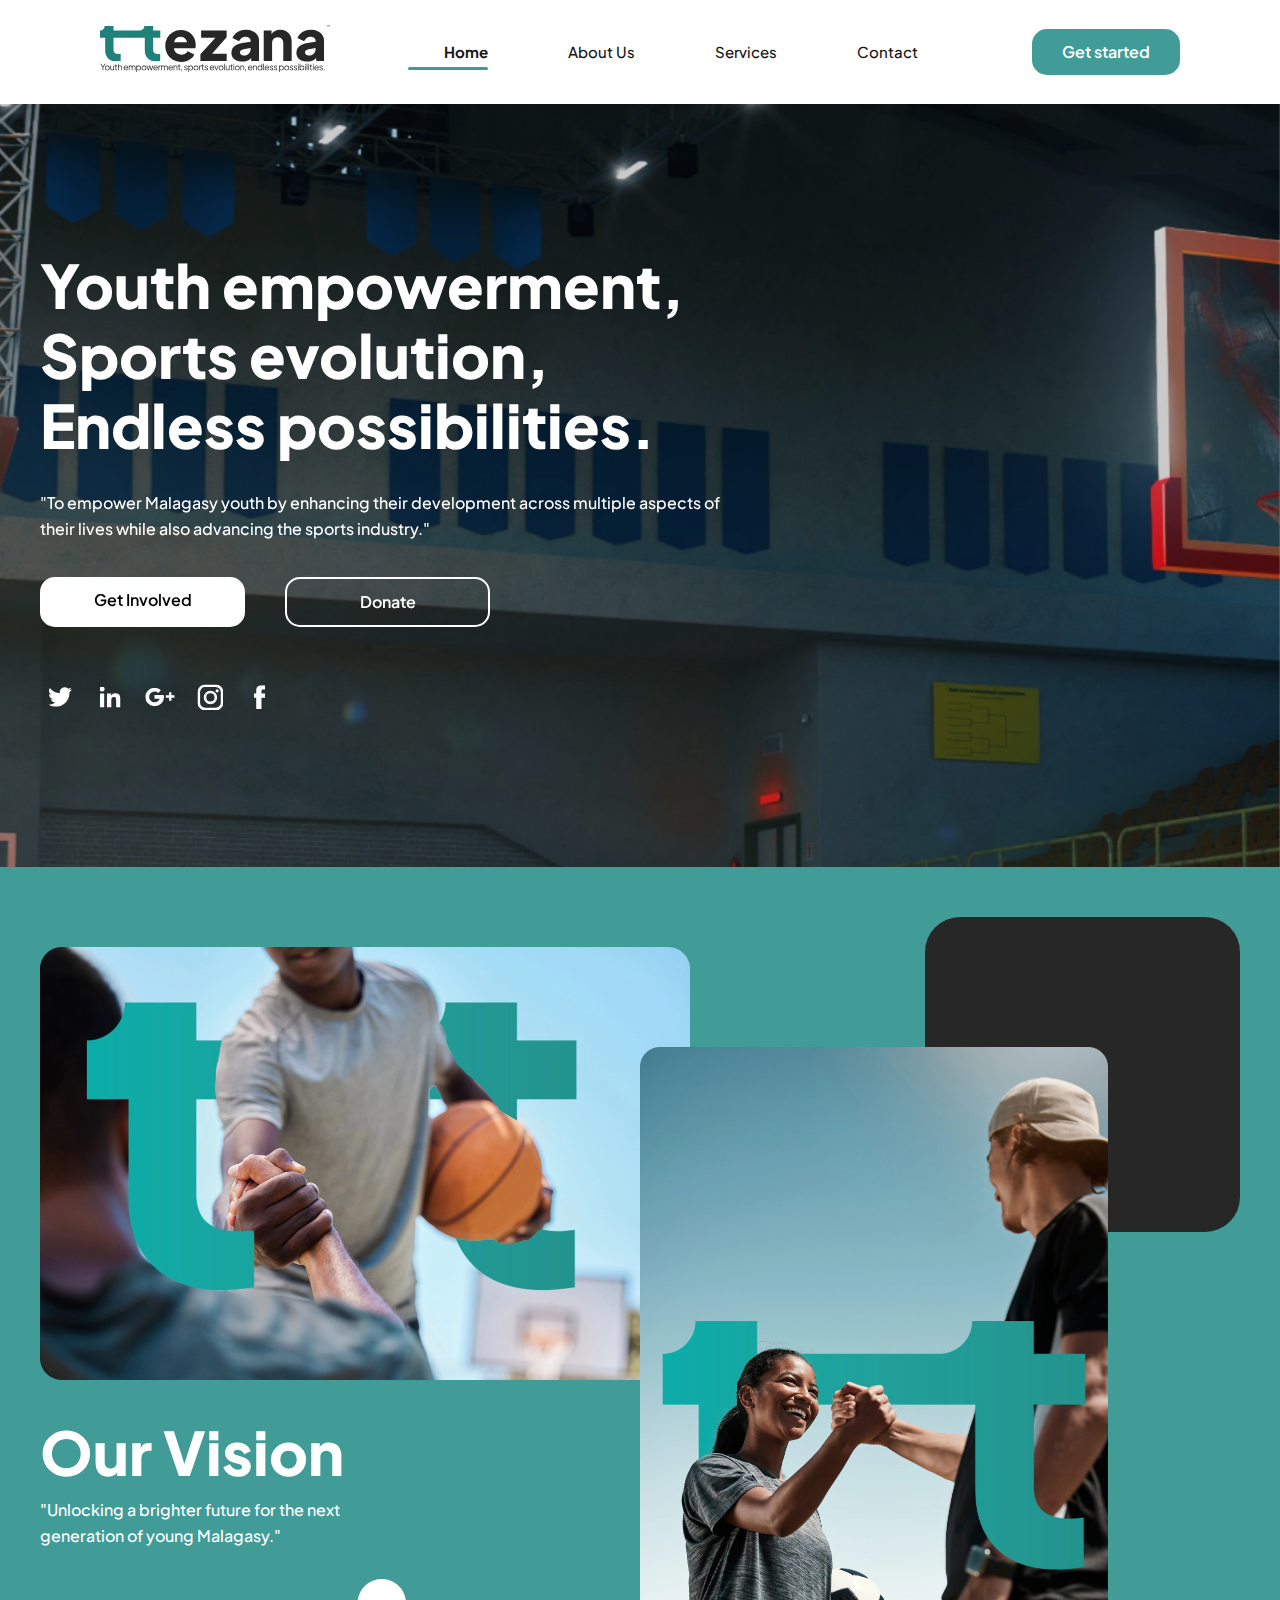
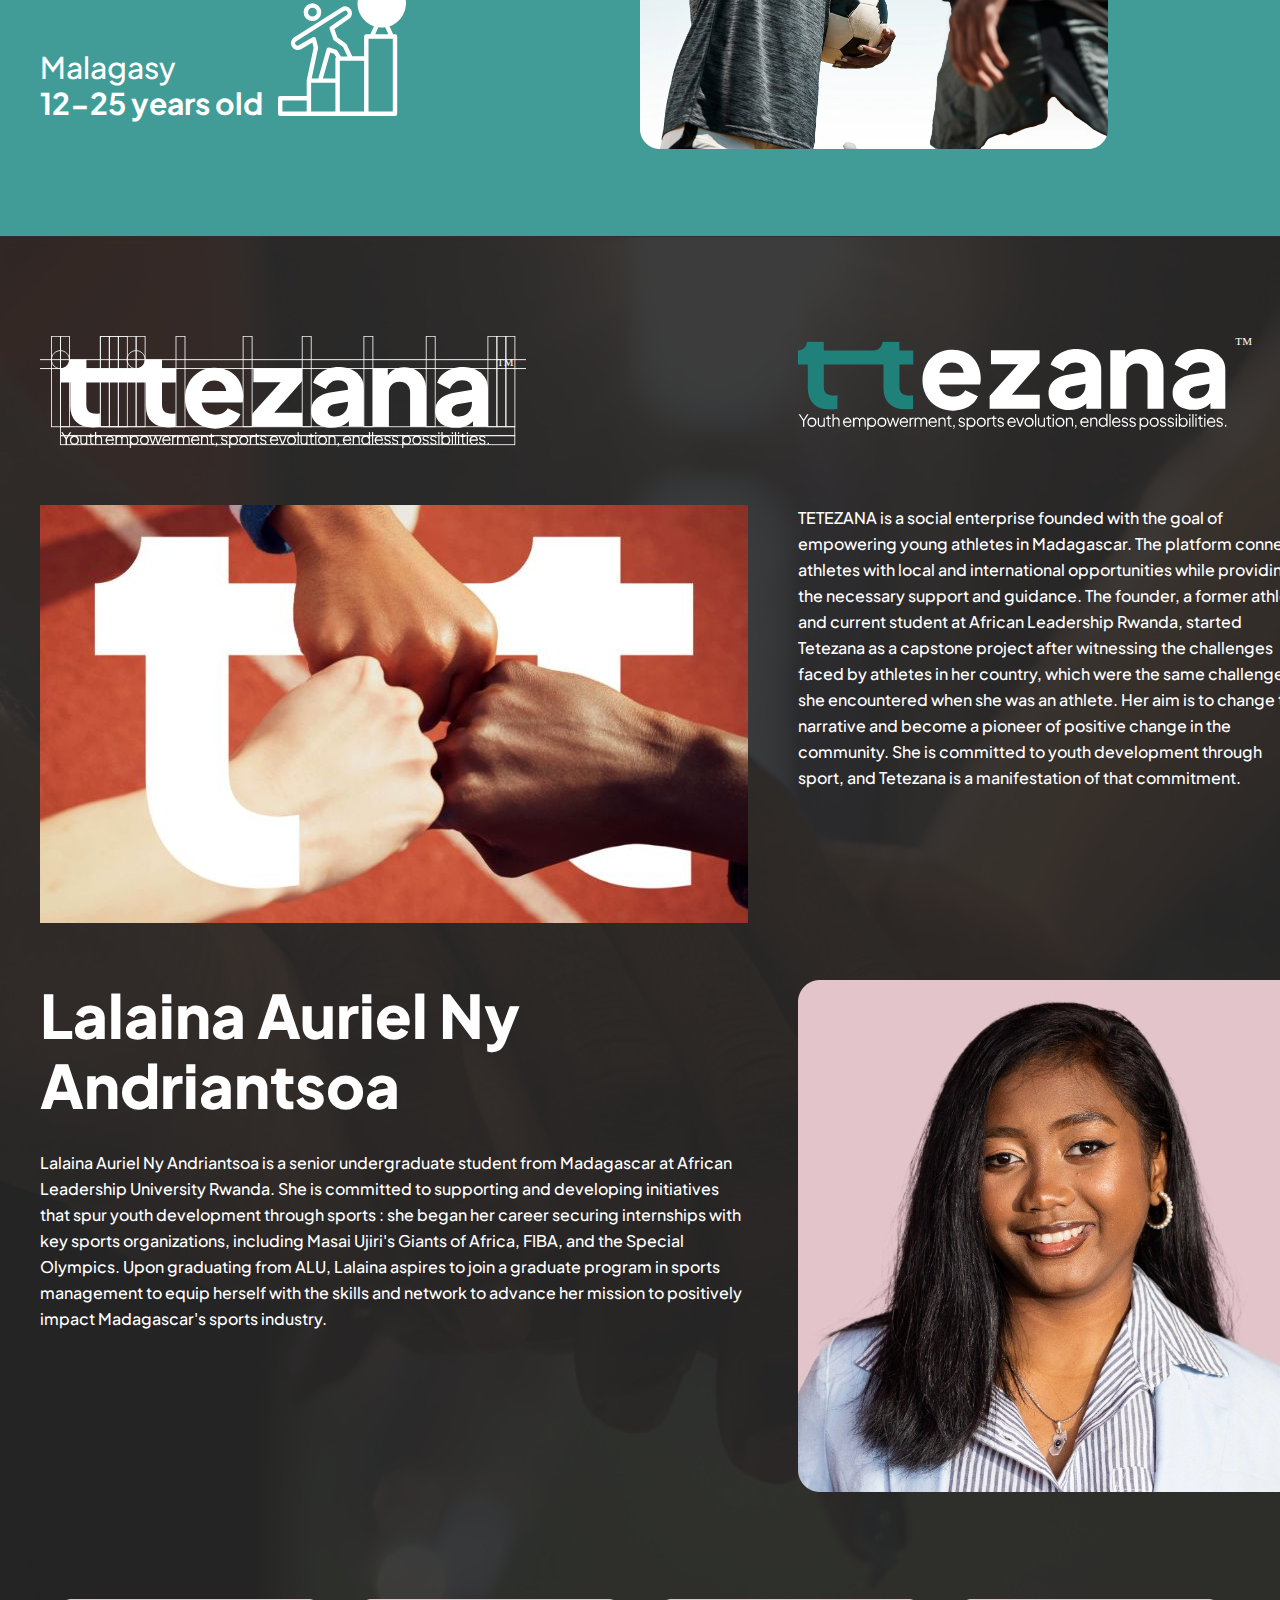
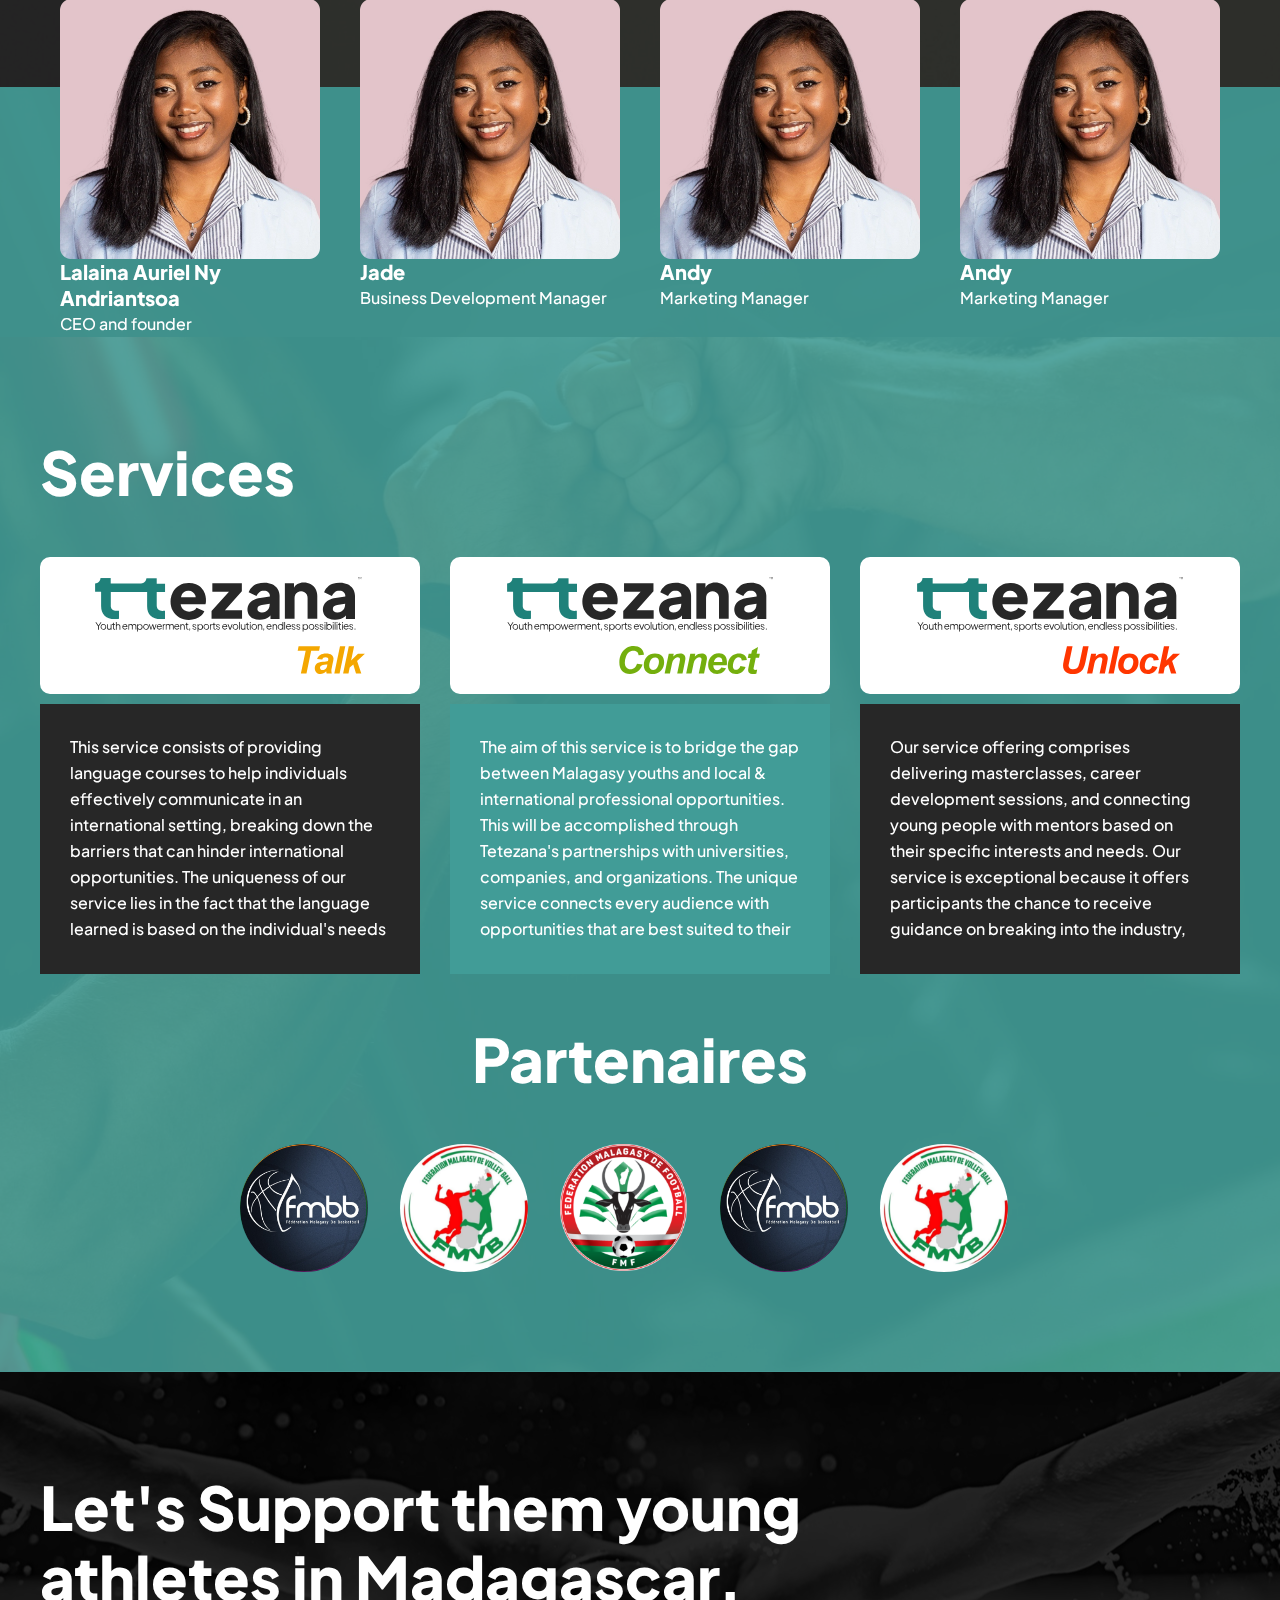
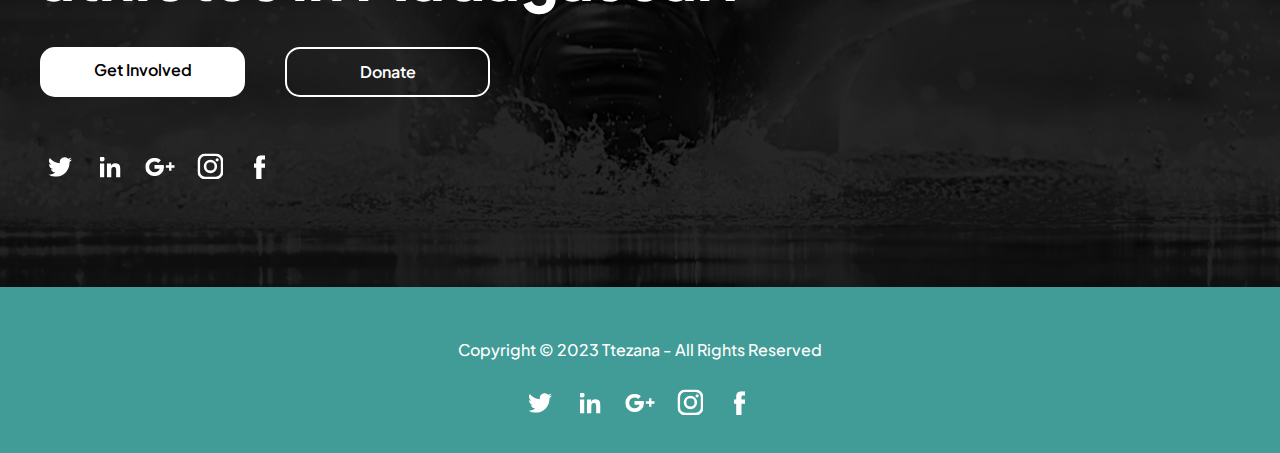
==== index.html @ 36f7baab "testa farany" ====
<!DOCTYPE html>
<html lang="fr">

<head>
  <meta charset="utf-8" />
  <meta name="viewport" content="width=device-width, initial-scale=1" />
  <link rel="stylesheet" href="style.min.css" />
  <title>Tetezana</title>
  <link rel="icon" type="image/png" href="assets/img/favicon.png" />
</head>

<body>
  <div id="wrapper">
    <header class="header">
      <div class="logo">
        <a href="index.html"><img src="assets/img/logo.svg" alt="logo" /></a>
      </div>
      <nav class="navbar">
        <ul class="navbar-ul">
          <li class="active"><a href="index.html">Home</a></li>
          <li><a href="a-propos.html">About Us</a></li>
          <li><a href="services.html">Services</a></li>
          <li><a href="contact.html">Contact</a></li>
        </ul>
      </nav>
      <a href="" class="btn btn-header"> Get started </a>
    </header>

    <main>
      <div class="banner">
        <div class="wrapper">
          <div class="banner-texte">
            <h1>
              Youth empowerment, Sports evolution, Endless possibilities.
            </h1>
            <p class="chapo">
              "To empower Malagasy youth by enhancing their development across
              multiple aspects of their lives while also advancing the sports
              industry."
            </p>
            <div class="btn-group">
              <a href="" class="btn btn-white">Get Involved</a>
              <a href="" class="btn btn-border">Donate</a>
            </div>
            <div class="reseaux">
              <a href=""><img src="/assets/img/twitter.svg" alt="" /></a>
              <a href=""><img src="/assets/img/linkedin.svg" alt="" /></a>
              <a href=""><img src="/assets/img/google.svg" alt="" /></a>
              <a href=""><img src="/assets/img/instagram.svg" alt="" /></a>
              <a href=""><img src="/assets/img/facebook.svg" alt="" /></a>
            </div>
          </div>
        </div>
        <div class="banner-image">
            <img src="./assets/img/banner.png" alt="">
            <img src="./assets/img/stade-barea.jpg" alt="">
            <img src="./assets/img/banner.png" alt="">
        </div>
      </div>
      <div class="bg-blue">
        <div class="wrapper">
          <div class="vision">
            <div class="bloc-1">
              <img src="./assets/img/home-1.png" alt="" />
              <div class="texte">
                <div class="titre-main">Our Vision</div>
                <p>
                  "Unlocking a brighter future for the next generation of
                  young Malagasy."
                </p>
                <div class="picto">
                  <span>
                    Malagasy
                    <strong> 12-25 years old </strong>
                  </span>
                  <img src="./assets/img/pictogram.svg" alt="" />
                </div>
              </div>
            </div>
            <div class="bloc-2">
              <img src="./assets/img/home-2.png" alt="" />
              <div class="box"></div>
            </div>
          </div>
        </div>
      </div>
      <div class="bg-image-1">
        <div class="wrapper">
          <div class="about">
            <div class="logo-detail">
              <img src="./assets/img/logo-3.svg" alt="" />
            </div>
            <div class="logo-white">
              <img src="./assets/img/logo-2.svg" alt="" />
            </div>
            <div class="img-about">
              <img src="./assets/img/about-1.jpg" alt="" />
            </div>
            <div class="logo-detail-text">
              TETEZANA is a social enterprise founded with the goal of
              empowering young athletes in Madagascar. The platform connects
              athletes with local and international opportunities while
              providing the necessary support and guidance. The founder, a
              former athlete and current student at African Leadership Rwanda,
              started Tetezana as a capstone project after witnessing the
              challenges faced by athletes in her country, which were the same
              challenges she encountered when she was an athlete. Her aim is
              to change the narrative and become a pioneer of positive change
              in the community. She is committed to youth development through
              sport, and Tetezana is a manifestation of that commitment.
            </div>
            <div class="profil-detail">
              <div class="titre-main">Lalaina Auriel Ny Andriantsoa</div>
              <p>
                Lalaina Auriel Ny Andriantsoa is a senior undergraduate
                student from Madagascar at African Leadership University
                Rwanda. She is committed to supporting and developing
                initiatives that spur youth development through sports : she
                began her career securing internships with key sports
                organizations, including Masai Ujiri's Giants of Africa, FIBA,
                and the Special Olympics. Upon graduating from ALU, Lalaina
                aspires to join a graduate program in sports management to
                equip herself with the skills and network to advance her
                mission to positively impact Madagascar's sports industry.
              </p>
            </div>
            <div class="profil">
              <img src="./assets/img/profil.png" alt="" />
            </div>
          </div>
          <div class="team">
            <div class="item">
              <img src="./assets/img/profil.png" alt="" />
              <div class="nom">Lalaina Auriel Ny Andriantsoa</div>
              <div class="poste">
                CEO and founder
              </div>
            </div>
            <div class="item">
              <img src="./assets/img/profil.png" alt="" />

              <div class="nom">
                Jade
              </div>
              <div class="poste">
                Business Development Manager
              </div>
            </div>
            <div class="item">
              <img src="./assets/img/profil.png" alt="" />
              <div class="nom">
                Andy
              </div>
              <div class="poste">Marketing Manager</div>
            </div>
            <div class="item">
              <img src="./assets/img/profil.png" alt="" />
              <div class="nom">
                Andy
              </div>
              <div class="poste">Marketing Manager</div>
            </div>
            <div class="item">
              <img src="./assets/img/profil.png" alt="" />
              <div class="nom">Lalaina Auriel Ny Andriantsoa</div>
              <div class="poste">
                CEO and founder
              </div>
            </div>
            <div class="item">
              <img src="./assets/img/profil.png" alt="" />

              <div class="nom">
                Jade
              </div>
              <div class="poste">
                Business Development Manager
              </div>
            </div>
            <div class="item">
              <img src="./assets/img/profil.png" alt="" />
              <div class="nom">
                Andy
              </div>
              <div class="poste">Marketing Manager</div>
            </div>
            <div class="item">
              <img src="./assets/img/profil.png" alt="" />
              <div class="nom">
                Andy
              </div>
              <div class="poste">Marketing Manager</div>
            </div>
          </div>
        </div>
      </div>
      <div class="bg-image-2">
        <div class="wrapper">
          <div class="services">
            <div class="titre-main">
              Services

            </div>
            <div class="services-grid">
              <div class="item">
                <div class="icone">
                  <img src="./assets/img/talk.svg" alt="">
                </div>
                <div class="content">
                  <p>This service consists of providing language courses to help individuals effectively communicate in an international setting, breaking down the barriers that can hinder international opportunities. The uniqueness of our service lies in the fact that the language learned is based on the individual's needs and preferred country of destination or work.
                  </p>
                </div>
              </div>
              <div class="item">
                <div class="icone">
                  <img src="./assets/img/connect.svg" alt="">
                </div>
                <div class="content">
                  <p>
                    The aim of this service is to bridge the gap between Malagasy youths and local & international professional opportunities. This will be accomplished through Tetezana's partnerships with universities, companies, and organizations. The unique service connects every audience with opportunities that are best suited to their needs and status, as decided by Tetezana and themselves. These opportunities could include scholarships for student-athletes, volunteer/internship/work placements with sports-related organizations, or professional placements in clubs.

                  </p>
                </div>
              </div>
              <div class="item">
                <div class="icone">
                  <img src="./assets/img/unlock.svg" alt="">
                </div>
                <div class="content">
                  <p>
                    Our service offering comprises delivering masterclasses, career development sessions, and connecting young people with mentors based on their specific interests and needs. Our service is exceptional because it offers participants the chance to receive guidance on breaking into the industry, learn from industry experts, and acquire skills that they will find useful in both their personal and professional lives.
                  </p>

                </div>
              </div>
            </div>
          </div>
          <div class="partenaires">
            <div class="titre-main">
              Partenaires
            </div>
            <div class="partenaires-slick">
              <div class="item"><img src="./assets/img/fmbb.png" alt=""></div>
              <div class="item"><img src="./assets/img/fmvb.png" alt=""></div>
              <div class="item"><img src="./assets/img/fmf.png" alt=""></div>
              <div class="item"><img src="./assets/img/fmbb.png" alt=""></div>
              <div class="item"><img src="./assets/img/fmvb.png" alt=""></div>
              <div class="item"><img src="./assets/img/fmf.png" alt=""></div>
              <div class="item"><img src="./assets/img/fmbb.png" alt=""></div>
              <div class="item"><img src="./assets/img/fmvb.png" alt=""></div>
              <div class="item"><img src="./assets/img/fmf.png" alt=""></div>
            </div>
          </div>
        </div>
      </div>
      <div class="bg-image-3">
        <div class="wrapper">
          <div class="contact">
            <div class="titre-main">
              Let's Support them young athletes in Madagascar.
            </div>
            <div class="btn-group">
              <a href="" class="btn btn-white">Get Involved</a>
              <a href="" class="btn btn-border">Donate</a>
            </div>
            <div class="reseaux">
              <a href=""><img src="/assets/img/twitter.svg" alt="" /></a>
              <a href=""><img src="/assets/img/linkedin.svg" alt="" /></a>
              <a href=""><img src="/assets/img/google.svg" alt="" /></a>
              <a href=""><img src="/assets/img/instagram.svg" alt="" /></a>
              <a href=""><img src="/assets/img/facebook.svg" alt="" /></a>
            </div>
          </div>
        </div>
      </div>
    </main>

    <footer class="footer">
      <div class="wrapper">
        <div class="footer-bottom">
          <p>
            Copyright ©  2023  Ttezana - All Rights Reserved
          </p>
          <div class="reseaux">
            <a href=""><img src="/assets/img/twitter.svg" alt="" /></a>
            <a href=""><img src="/assets/img/linkedin.svg" alt="" /></a>
            <a href=""><img src="/assets/img/google.svg" alt="" /></a>
            <a href=""><img src="/assets/img/instagram.svg" alt="" /></a>
            <a href=""><img src="/assets/img/facebook.svg" alt="" /></a>
          </div>
        </div>
      </div>
    </footer>
  </div>

  <script src="assets/js/jquery.min.js"></script>
  <script src="assets/js/main.js"></script>
  <script src="assets/js/slick.min.js"></script>
  <script>
    $(document).ready(function () {
      $(".banner-image").slick({
        dots: false,
        arrows: false,
        autoplay: true,
        autoplaySpeed:2000,
        speed: 1000,
        infinite: true,
        slidesToShow: 1,
        fade: true,
      });
      $(".team").slick({
        dots: false,
        arrows: false,
        autoplay: true,
        autoplaySpeed: 1000,
        speed: 500,
        infinite: true,
        slidesToShow: 4,
        fade: false,
      });
      $(".partenaires-slick").slick({
        dots: false,
        arrows: false,
        autoplay: true,
        autoplaySpeed: 1500,
        speed: 500,
        infinite: true,
        slidesToShow: 5,
        fade: false,
      });
    })
  </script>
</body>

</html>
---- style.min.css ----
@import"https://fonts.googleapis.com/css2?family=Plus+Jakarta+Sans:wght@400;500;700;800&display=swap";body{font:500 16px/26px "Plus Jakarta Sans",sans-serif;background:#fff;color:#fff}b,strong{font-weight:700}*::before,*::after{-webkit-box-sizing:border-box;box-sizing:border-box;-webkit-transition:all ease-in-out 400ms;transition:all ease-in-out 400ms}*{-webkit-box-sizing:border-box;box-sizing:border-box;margin:0;padding:0}a{text-decoration:none;-webkit-transition:all ease-in-out 400ms;transition:all ease-in-out 400ms;color:#014db9}ul{list-style:none}p:not(:last-of-type){margin-bottom:30px}#wrapper{position:relative;overflow-x:hidden;min-width:320px}::-webkit-scrollbar{width:6px}::-webkit-scrollbar-track{background:#f5f1f5}::-webkit-scrollbar-thumb{background:#191a33}.wrapper{position:relative;max-width:1380px;margin:0 auto;padding:0 40px}.btn{display:inline-block;padding:10px 30px;border-radius:15px;color:#fff;text-align:center;font-weight:600}h1,.titre-main{font:900 60px/70px "Plus jakarta sans"}.header{position:fixed;z-index:10;width:100%;display:-webkit-box;display:-ms-flexbox;display:flex;-webkit-box-pack:justify;-ms-flex-pack:justify;justify-content:space-between;padding:25px 100px;-webkit-box-align:center;-ms-flex-align:center;align-items:center;background:#fff}.header .logo a{display:block;width:230px}.header .logo img{width:100%;-o-object-fit:cover;object-fit:cover}.navbar-ul{display:-webkit-box;display:-ms-flexbox;display:flex;gap:80px;-webkit-box-align:center;-ms-flex-align:center;align-items:center}.navbar-ul li>a{display:inline-block;position:relative;font-size:15px;color:#161615}.navbar-ul li>a:after{content:"";position:absolute;width:0%;height:3px;border-radius:5px;bottom:-5px;right:0;background-color:#419c97}.navbar-ul li>a:hover::after{width:80px}.navbar-ul li.active a{font-weight:700}.navbar-ul li.active a::after{width:80px}.btn-header{background:#419c97}.footer{position:relative;background:#419c97;text-align:center;padding:50px 0 30px}.footer .reseaux{-webkit-box-pack:center;-ms-flex-pack:center;justify-content:center;margin-top:20px}.banner{position:relative}.banner .slick-slider{position:absolute}.banner-image{position:absolute;width:100%;height:100%;top:0;left:0;z-index:1}.banner-image img{display:block;-o-object-fit:cover;object-fit:cover;width:100%;height:100%}.banner::after{content:"";position:absolute;width:100%;height:100%;background:#000;top:0;left:0;opacity:.2;z-index:1}.banner .wrapper{position:inherit;display:grid;-webkit-box-align:center;-ms-flex-align:center;align-items:center;height:100%}.banner-texte{position:relative;z-index:2;margin:150px 0 50px;width:700px;padding:100px 0}.banner .chapo{margin-top:30px}.btn-group{margin-top:35px;width:450px;display:grid;grid-template-columns:1fr 1fr;gap:40px}.btn-white{background:#fff;color:#000}.btn-border{border:2px solid #fff}.reseaux{display:-webkit-box;display:-ms-flexbox;display:flex;gap:10px;-webkit-box-align:center;-ms-flex-align:center;align-items:center;margin-top:50px}.reseaux a{width:40px;height:40px;display:grid;-webkit-box-align:center;-ms-flex-align:center;align-items:center;-webkit-box-pack:center;-ms-flex-pack:center;justify-content:center}.reseaux a img{-webkit-transform:scale(0.7);transform:scale(0.7)}.bg-blue{position:relative;background:#419c97}.vision{position:relative;display:grid;grid-template-columns:1fr 1fr;padding:80px 0 120px}.vision .texte{margin-top:30px;padding-right:280px}.vision .texte .titre-main{margin-bottom:10px}.vision .picto{display:-webkit-box;display:-ms-flexbox;display:flex;margin-top:30px;font-size:30px;-webkit-box-align:end;-ms-flex-align:end;align-items:end;gap:15px}.vision .picto strong{display:block;margin-top:10px}.bloc-2{position:relative}.bloc-2 img{position:absolute;top:100px;display:block;left:-50px;z-index:2}.bloc-2 .box{position:absolute;top:-30px;width:315px;height:315px;background-color:#272727;border-radius:35px;right:0;z-index:1}.bg-image-1{position:relative;background:url(./assets/img/about.jpg) no-repeat center;background-size:cover}.bg-image-1::after{content:"";position:absolute;width:100%;height:100%;background:#272727;top:0;left:0;opacity:.9;z-index:1}.about{position:relative;padding:100px 0;z-index:2;display:grid;grid-template-columns:auto auto;gap:50px}.about .profil-detail .titre-main{margin-bottom:30px}.team{position:relative;z-index:2;display:grid;grid-template-columns:1fr 1fr 1fr 1fr;gap:30px;margin-bottom:-250px}.team .item{margin:0 20px}.team .item img{width:100%;-o-object-fit:cover;object-fit:cover}.team .nom{font-size:20px;color:#fff;font-weight:800}.bg-image-2{position:relative;background:url(./assets/img/services.jpg) no-repeat center;background-size:cover}.bg-image-2::after{content:"";position:absolute;width:100%;height:100%;background:#419c97;top:0;left:0;opacity:.9;z-index:1}.services{position:relative;padding:350px 0 0;z-index:2}.services-grid{margin:50px 0;display:grid;grid-template-columns:1fr 1fr 1fr;gap:30px}.services .item .icone{display:grid;-webkit-box-align:center;-ms-flex-align:center;align-items:center;-webkit-box-pack:center;-ms-flex-pack:center;justify-content:center;background:#fff;border-radius:10px;padding:20px 30px;margin-bottom:10px}.services .item .content{background:#272727;padding:30px 10px 30px 30px}.services .item .content p{height:210px;overflow:auto;padding-right:20px}.services .item .content ::-webkit-scrollbar{width:3px}.services .item .content ::-webkit-scrollbar-track{background:rgba(255,255,255,.231372549)}.services .item .content ::-webkit-scrollbar-thumb{background:rgba(25,26,51,.2941176471)}.services .item:nth-child(2) .content{background-color:#419c97}.partenaires{position:relative;z-index:2;text-align:center;padding:0 0 100px}.partenaires-slick{margin:50px auto 0;max-width:800px}.bg-image-3{position:relative;background:#000}.bg-image-3::after{content:"";position:absolute;background-size:contain;width:100%;height:100%;background:url(./assets/img/contact.jpg) no-repeat center;top:0;left:0;opacity:.15;z-index:1}.contact{position:relative;z-index:2;padding:100px 0;max-width:800px}.slick-slider{position:relative;display:block;-webkit-box-sizing:border-box;box-sizing:border-box;-webkit-user-select:none;-moz-user-select:none;-ms-user-select:none;user-select:none;-webkit-touch-callout:none;-khtml-user-select:none;-ms-touch-action:pan-y;touch-action:pan-y;-webkit-tap-highlight-color:rgba(0,0,0,0)}.slick-list{position:relative;display:block;overflow:hidden;margin:0;padding:0;width:100%;height:100%}.slick-list:focus{outline:none}.slick-list.dragging{cursor:hand}.slick-slider .slick-track,.slick-slider .slick-list{-webkit-transform:translate3d(0 0, 0);transform:translate3d(0, 0, 0);width:100%;height:100%}.slick-track{position:relative;top:0;left:0;display:block}.slick-track:before,.slick-track:after{display:table;content:""}.slick-track:after{clear:both}.slick-loading .slick-track{visibility:hidden}.slick-slide{display:none;float:left;height:100%;min-height:1px}[dir=rtl] .slick-slide{float:right}.slick-slide img{display:block}.slick-slide.slick-loading img{display:none}.slick-slide.dragging img{pointer-events:none}.slick-initialized .slick-slide{display:block}.slick-loading .slick-slide{visibility:hidden}.slick-vertical .slick-slide{display:block;height:auto;border:1px solid rgba(0,0,0,0)}.slick-dots{font-size:0;line-height:0;text-align:center}.slick-dots li{display:inline-block;vertical-align:top}.slick-dots button{width:10px;height:10px;border-radius:50%;border:none;background:#fff;-webkit-transition:all ease-in-out 400ms;transition:all ease-in-out 400ms;padding:0;font-size:0}.slick-dots li.slick-active button{background:#000}.slick-arrow{width:60px;height:60px;border:0;padding:0;font-size:0;cursor:pointer}.slick-disabled{opacity:.5;cursor:default}.slick-prev{background:url("../images/arrow_prev.svg") 50% no-repeat #fff}.slick-next{background:url("../images/arrow_next.svg") 50% no-repeat #fff}/*# sourceMappingURL=style.min.css.map */
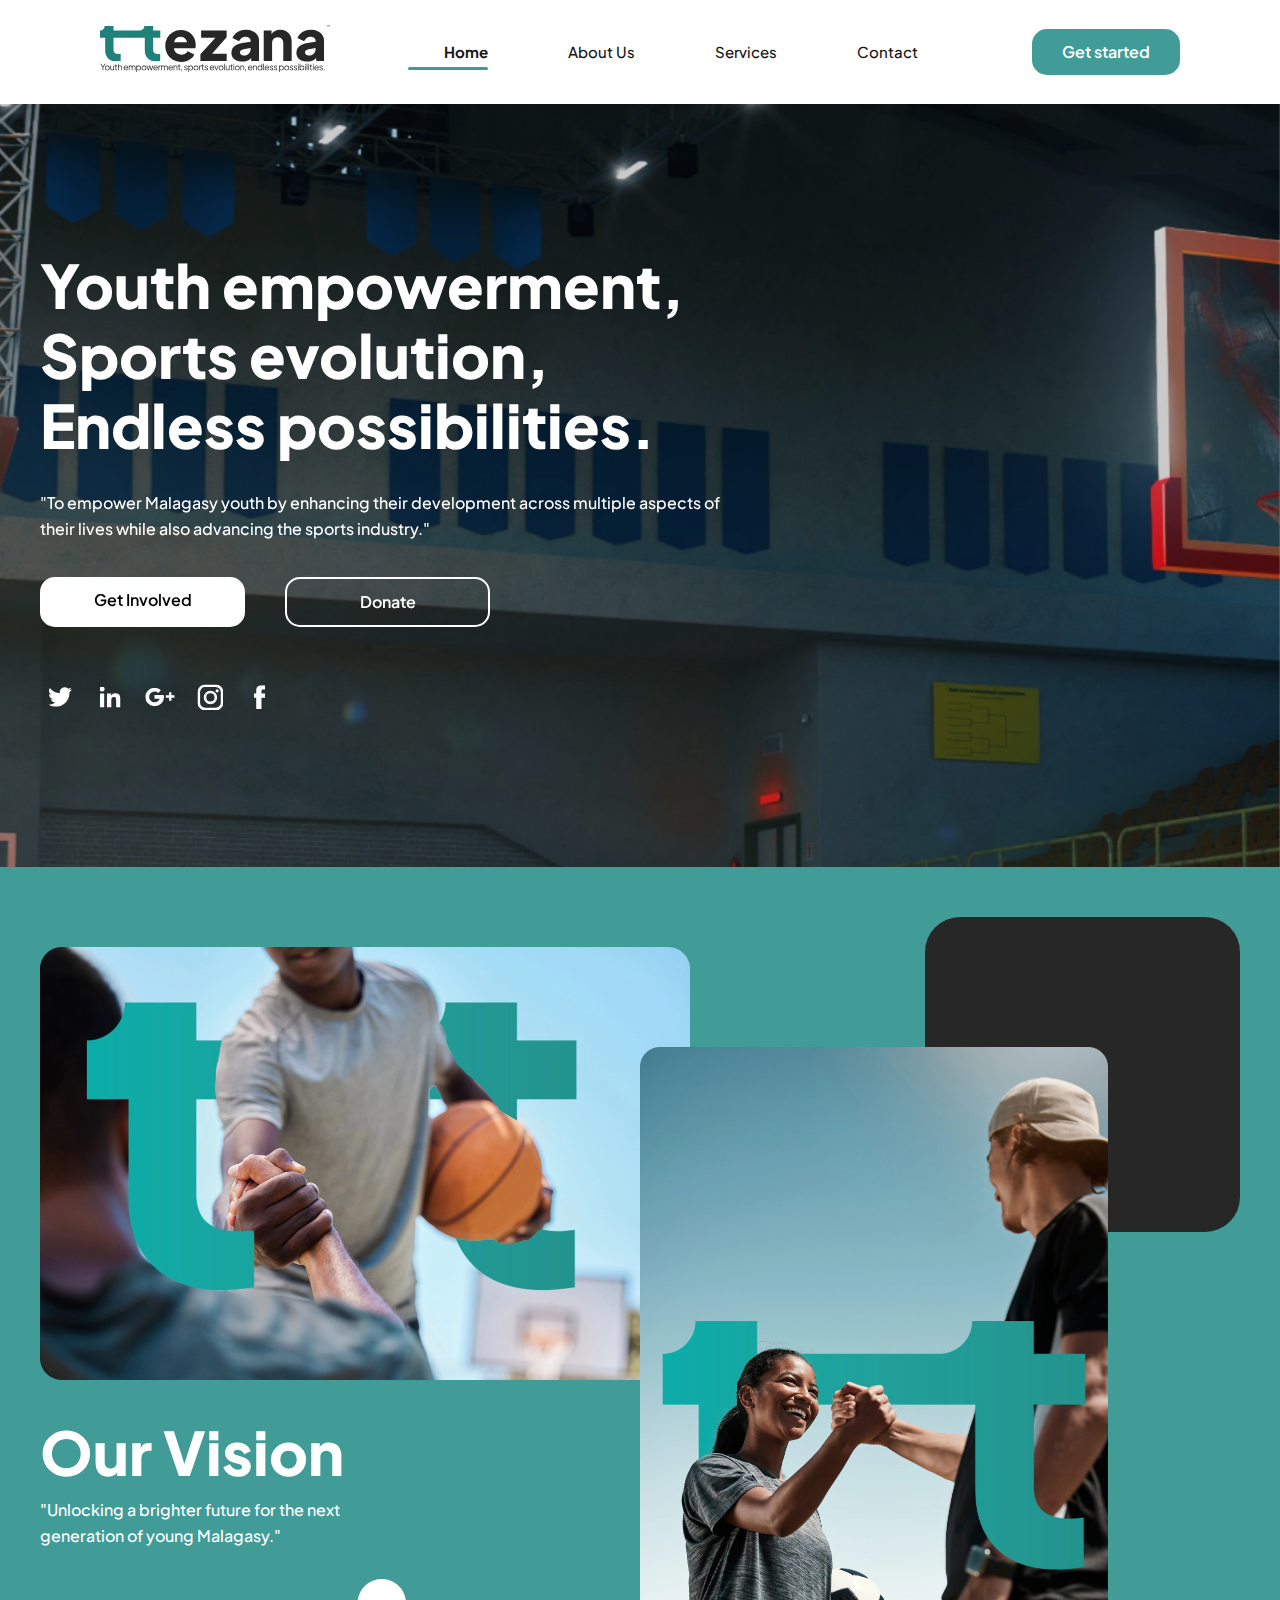
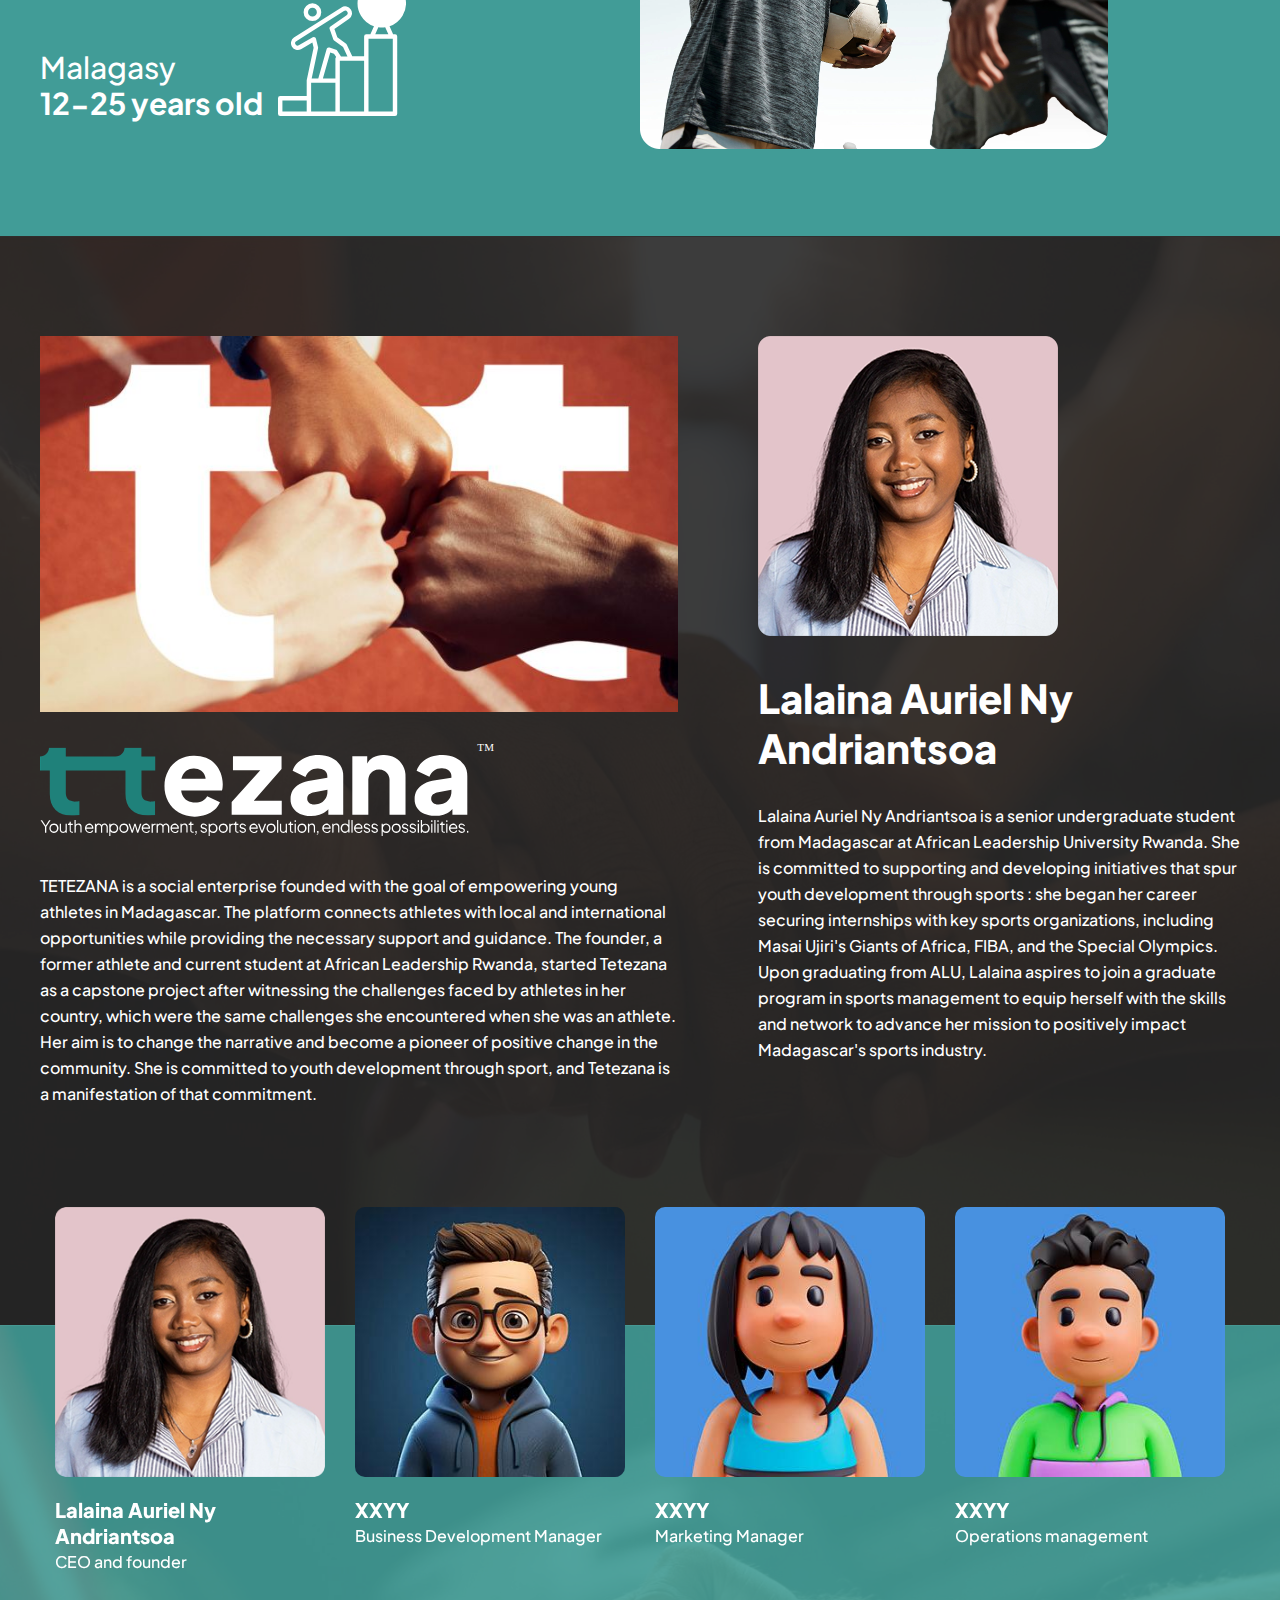
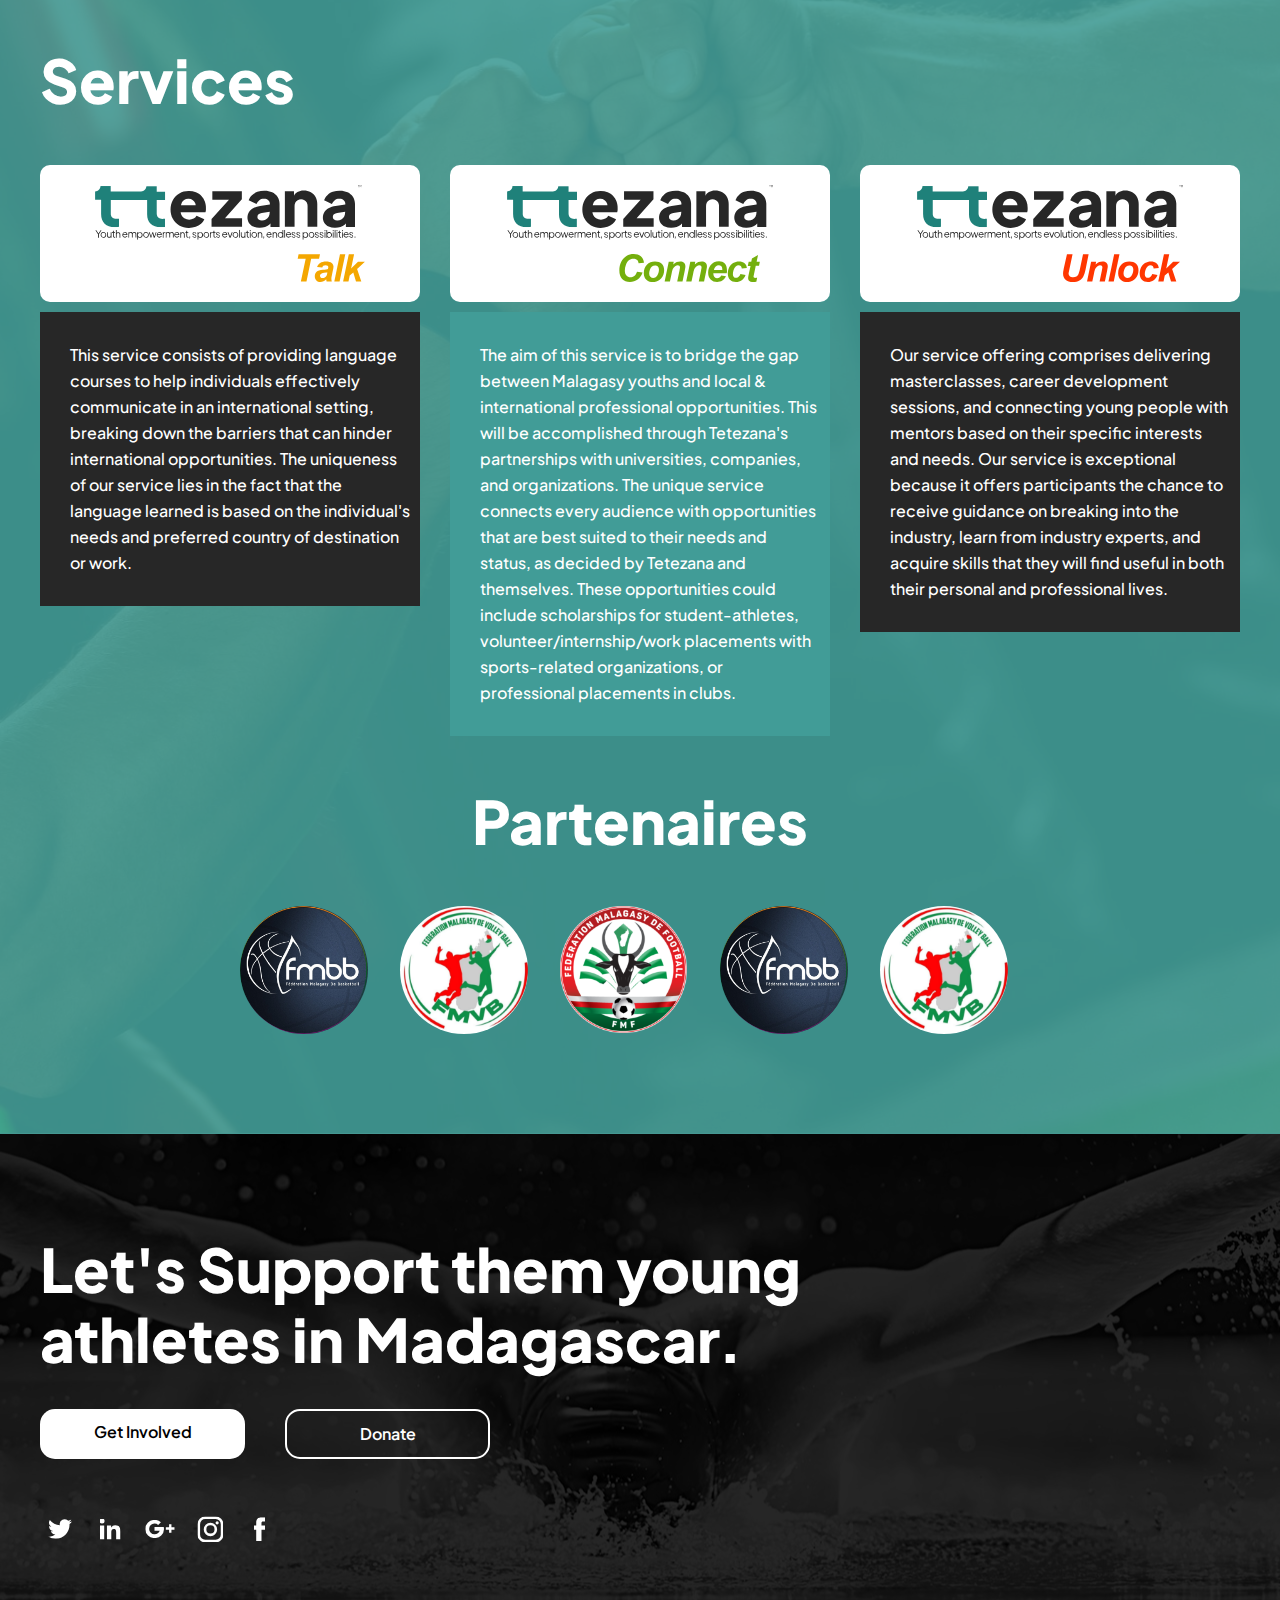
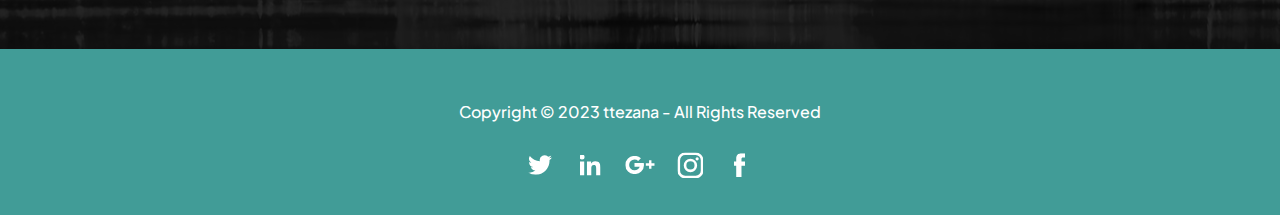
==== commit 8c6200ab: "about modig" ====
--- a/index.html
+++ b/index.html
@@ -54,7 +54,7 @@
         <div class="banner-image">
             <img src="./assets/img/banner.png" alt="">
             <img src="./assets/img/stade-barea.jpg" alt="">
-            <img src="./assets/img/banner.png" alt="">
+            <img src="./assets/img/banner-2.jpeg" alt="">
         </div>
       </div>
       <div class="bg-blue">
@@ -87,29 +87,31 @@
       <div class="bg-image-1">
         <div class="wrapper">
           <div class="about">
-            <div class="logo-detail">
-              <img src="./assets/img/logo-3.svg" alt="" />
-            </div>
-            <div class="logo-white">
-              <img src="./assets/img/logo-2.svg" alt="" />
-            </div>
-            <div class="img-about">
-              <img src="./assets/img/about-1.jpg" alt="" />
-            </div>
-            <div class="logo-detail-text">
-              TETEZANA is a social enterprise founded with the goal of
-              empowering young athletes in Madagascar. The platform connects
-              athletes with local and international opportunities while
-              providing the necessary support and guidance. The founder, a
-              former athlete and current student at African Leadership Rwanda,
-              started Tetezana as a capstone project after witnessing the
-              challenges faced by athletes in her country, which were the same
-              challenges she encountered when she was an athlete. Her aim is
-              to change the narrative and become a pioneer of positive change
-              in the community. She is committed to youth development through
-              sport, and Tetezana is a manifestation of that commitment.
+            <div class="deteail-ttezana">
+              <div class="img-about">
+                <img src="./assets/img/about-1.jpg" alt="" />
+              </div>
+              <div class="logo-white">
+                <img src="./assets/img/logo-2.svg" alt="" />
+              </div>
+              <div class="logo-detail-text">
+                TETEZANA is a social enterprise founded with the goal of
+                empowering young athletes in Madagascar. The platform connects
+                athletes with local and international opportunities while
+                providing the necessary support and guidance. The founder, a
+                former athlete and current student at African Leadership Rwanda,
+                started Tetezana as a capstone project after witnessing the
+                challenges faced by athletes in her country, which were the same
+                challenges she encountered when she was an athlete. Her aim is
+                to change the narrative and become a pioneer of positive change
+                in the community. She is committed to youth development through
+                sport, and Tetezana is a manifestation of that commitment.
+              </div>
             </div>
             <div class="profil-detail">
+              <div class="profil">
+                <img src="./assets/img/profil.png" alt="" />
+              </div>
               <div class="titre-main">Lalaina Auriel Ny Andriantsoa</div>
               <p>
                 Lalaina Auriel Ny Andriantsoa is a senior undergraduate
@@ -124,9 +126,9 @@
                 mission to positively impact Madagascar's sports industry.
               </p>
             </div>
-            <div class="profil">
-              <img src="./assets/img/profil.png" alt="" />
-            </div>
+      
+         
+            
           </div>
           <div class="team">
             <div class="item">
@@ -137,59 +139,66 @@
               </div>
             </div>
             <div class="item">
-              <img src="./assets/img/profil.png" alt="" />
-
-              <div class="nom">
-                Jade
+              <img src="./assets/img/profil-3.jpeg" alt="" />
+
+              <div class="nom">
+                XXYY
               </div>
               <div class="poste">
                 Business Development Manager
               </div>
             </div>
             <div class="item">
-              <img src="./assets/img/profil.png" alt="" />
-              <div class="nom">
-                Andy
+              <img src="./assets/img/profil-6.jpeg" alt="" />
+              <div class="nom">
+                XXYY
               </div>
               <div class="poste">Marketing Manager</div>
             </div>
             <div class="item">
-              <img src="./assets/img/profil.png" alt="" />
-              <div class="nom">
-                Andy
-              </div>
-              <div class="poste">Marketing Manager</div>
-            </div>
-            <div class="item">
-              <img src="./assets/img/profil.png" alt="" />
-              <div class="nom">Lalaina Auriel Ny Andriantsoa</div>
+              <img src="./assets/img/profil-5.jpeg" alt="" />
+              <div class="nom">
+                XXYY
+              </div>
+              <div class="poste">Operations management</div>
+            </div>
+            <div class="item">
+              <img src="./assets/img/profil-4.jpeg" alt="" />
+              <div class="nom"> XXYY</div>
               <div class="poste">
-                CEO and founder
-              </div>
-            </div>
-            <div class="item">
-              <img src="./assets/img/profil.png" alt="" />
-
-              <div class="nom">
-                Jade
+                Human Resources
+              </div>
+            </div>
+            <div class="item">
+              <img src="./assets/img/profil-2.jpeg" alt="" />
+
+              <div class="nom">
+                XXYY
               </div>
               <div class="poste">
-                Business Development Manager
-              </div>
-            </div>
-            <div class="item">
-              <img src="./assets/img/profil.png" alt="" />
-              <div class="nom">
-                Andy
-              </div>
-              <div class="poste">Marketing Manager</div>
-            </div>
-            <div class="item">
-              <img src="./assets/img/profil.png" alt="" />
-              <div class="nom">
-                Andy
-              </div>
-              <div class="poste">Marketing Manager</div>
+                Finance/accounts
+              </div>
+            </div>
+            <div class="item">
+              <img src="./assets/img/profil-6.jpeg" alt="" />
+              <div class="nom">
+                XXYY
+              </div>
+              <div class="poste">Marketing/Sales</div>
+            </div>
+            <div class="item">
+              <img src="./assets/img/profil-4.jpeg" alt="" />
+              <div class="nom">
+                XXYY
+              </div>
+              <div class="poste">International Relations management</div>
+            </div>
+            <div class="item">
+              <img src="./assets/img/profil-2.jpeg" alt="" />
+              <div class="nom">
+                XXYY
+              </div>
+              <div class="poste">Social media & communications</div>
             </div>
           </div>
         </div>
@@ -279,7 +288,7 @@
       <div class="wrapper">
         <div class="footer-bottom">
           <p>
-            Copyright ©  2023  Ttezana - All Rights Reserved
+            Copyright ©  2023  ttezana - All Rights Reserved
           </p>
           <div class="reseaux">
             <a href=""><img src="/assets/img/twitter.svg" alt="" /></a>
--- a/style.min.css
+++ b/style.min.css
@@ -1 +1 @@
-@import"https://fonts.googleapis.com/css2?family=Plus+Jakarta+Sans:wght@400;500;700;800&display=swap";body{font:500 16px/26px "Plus Jakarta Sans",sans-serif;background:#fff;color:#fff}b,strong{font-weight:700}*::before,*::after{-webkit-box-sizing:border-box;box-sizing:border-box;-webkit-transition:all ease-in-out 400ms;transition:all ease-in-out 400ms}*{-webkit-box-sizing:border-box;box-sizing:border-box;margin:0;padding:0}a{text-decoration:none;-webkit-transition:all ease-in-out 400ms;transition:all ease-in-out 400ms;color:#014db9}ul{list-style:none}p:not(:last-of-type){margin-bottom:30px}#wrapper{position:relative;overflow-x:hidden;min-width:320px}::-webkit-scrollbar{width:6px}::-webkit-scrollbar-track{background:#f5f1f5}::-webkit-scrollbar-thumb{background:#191a33}.wrapper{position:relative;max-width:1380px;margin:0 auto;padding:0 40px}.btn{display:inline-block;padding:10px 30px;border-radius:15px;color:#fff;text-align:center;font-weight:600}h1,.titre-main{font:900 60px/70px "Plus jakarta sans"}.header{position:fixed;z-index:10;width:100%;display:-webkit-box;display:-ms-flexbox;display:flex;-webkit-box-pack:justify;-ms-flex-pack:justify;justify-content:space-between;padding:25px 100px;-webkit-box-align:center;-ms-flex-align:center;align-items:center;background:#fff}.header .logo a{display:block;width:230px}.header .logo img{width:100%;-o-object-fit:cover;object-fit:cover}.navbar-ul{display:-webkit-box;display:-ms-flexbox;display:flex;gap:80px;-webkit-box-align:center;-ms-flex-align:center;align-items:center}.navbar-ul li>a{display:inline-block;position:relative;font-size:15px;color:#161615}.navbar-ul li>a:after{content:"";position:absolute;width:0%;height:3px;border-radius:5px;bottom:-5px;right:0;background-color:#419c97}.navbar-ul li>a:hover::after{width:80px}.navbar-ul li.active a{font-weight:700}.navbar-ul li.active a::after{width:80px}.btn-header{background:#419c97}.footer{position:relative;background:#419c97;text-align:center;padding:50px 0 30px}.footer .reseaux{-webkit-box-pack:center;-ms-flex-pack:center;justify-content:center;margin-top:20px}.banner{position:relative}.banner .slick-slider{position:absolute}.banner-image{position:absolute;width:100%;height:100%;top:0;left:0;z-index:1}.banner-image img{display:block;-o-object-fit:cover;object-fit:cover;width:100%;height:100%}.banner::after{content:"";position:absolute;width:100%;height:100%;background:#000;top:0;left:0;opacity:.2;z-index:1}.banner .wrapper{position:inherit;display:grid;-webkit-box-align:center;-ms-flex-align:center;align-items:center;height:100%}.banner-texte{position:relative;z-index:2;margin:150px 0 50px;width:700px;padding:100px 0}.banner .chapo{margin-top:30px}.btn-group{margin-top:35px;width:450px;display:grid;grid-template-columns:1fr 1fr;gap:40px}.btn-white{background:#fff;color:#000}.btn-border{border:2px solid #fff}.reseaux{display:-webkit-box;display:-ms-flexbox;display:flex;gap:10px;-webkit-box-align:center;-ms-flex-align:center;align-items:center;margin-top:50px}.reseaux a{width:40px;height:40px;display:grid;-webkit-box-align:center;-ms-flex-align:center;align-items:center;-webkit-box-pack:center;-ms-flex-pack:center;justify-content:center}.reseaux a img{-webkit-transform:scale(0.7);transform:scale(0.7)}.bg-blue{position:relative;background:#419c97}.vision{position:relative;display:grid;grid-template-columns:1fr 1fr;padding:80px 0 120px}.vision .texte{margin-top:30px;padding-right:280px}.vision .texte .titre-main{margin-bottom:10px}.vision .picto{display:-webkit-box;display:-ms-flexbox;display:flex;margin-top:30px;font-size:30px;-webkit-box-align:end;-ms-flex-align:end;align-items:end;gap:15px}.vision .picto strong{display:block;margin-top:10px}.bloc-2{position:relative}.bloc-2 img{position:absolute;top:100px;display:block;left:-50px;z-index:2}.bloc-2 .box{position:absolute;top:-30px;width:315px;height:315px;background-color:#272727;border-radius:35px;right:0;z-index:1}.bg-image-1{position:relative;background:url(./assets/img/about.jpg) no-repeat center;background-size:cover}.bg-image-1::after{content:"";position:absolute;width:100%;height:100%;background:#272727;top:0;left:0;opacity:.9;z-index:1}.about{position:relative;padding:100px 0;z-index:2;display:grid;grid-template-columns:auto auto;gap:50px}.about .profil-detail .titre-main{margin-bottom:30px}.team{position:relative;z-index:2;display:grid;grid-template-columns:1fr 1fr 1fr 1fr;gap:30px;margin-bottom:-250px}.team .item{margin:0 20px}.team .item img{width:100%;-o-object-fit:cover;object-fit:cover}.team .nom{font-size:20px;color:#fff;font-weight:800}.bg-image-2{position:relative;background:url(./assets/img/services.jpg) no-repeat center;background-size:cover}.bg-image-2::after{content:"";position:absolute;width:100%;height:100%;background:#419c97;top:0;left:0;opacity:.9;z-index:1}.services{position:relative;padding:350px 0 0;z-index:2}.services-grid{margin:50px 0;display:grid;grid-template-columns:1fr 1fr 1fr;gap:30px}.services .item .icone{display:grid;-webkit-box-align:center;-ms-flex-align:center;align-items:center;-webkit-box-pack:center;-ms-flex-pack:center;justify-content:center;background:#fff;border-radius:10px;padding:20px 30px;margin-bottom:10px}.services .item .content{background:#272727;padding:30px 10px 30px 30px}.services .item .content p{height:210px;overflow:auto;padding-right:20px}.services .item .content ::-webkit-scrollbar{width:3px}.services .item .content ::-webkit-scrollbar-track{background:rgba(255,255,255,.231372549)}.services .item .content ::-webkit-scrollbar-thumb{background:rgba(25,26,51,.2941176471)}.services .item:nth-child(2) .content{background-color:#419c97}.partenaires{position:relative;z-index:2;text-align:center;padding:0 0 100px}.partenaires-slick{margin:50px auto 0;max-width:800px}.bg-image-3{position:relative;background:#000}.bg-image-3::after{content:"";position:absolute;background-size:contain;width:100%;height:100%;background:url(./assets/img/contact.jpg) no-repeat center;top:0;left:0;opacity:.15;z-index:1}.contact{position:relative;z-index:2;padding:100px 0;max-width:800px}.slick-slider{position:relative;display:block;-webkit-box-sizing:border-box;box-sizing:border-box;-webkit-user-select:none;-moz-user-select:none;-ms-user-select:none;user-select:none;-webkit-touch-callout:none;-khtml-user-select:none;-ms-touch-action:pan-y;touch-action:pan-y;-webkit-tap-highlight-color:rgba(0,0,0,0)}.slick-list{position:relative;display:block;overflow:hidden;margin:0;padding:0;width:100%;height:100%}.slick-list:focus{outline:none}.slick-list.dragging{cursor:hand}.slick-slider .slick-track,.slick-slider .slick-list{-webkit-transform:translate3d(0 0, 0);transform:translate3d(0, 0, 0);width:100%;height:100%}.slick-track{position:relative;top:0;left:0;display:block}.slick-track:before,.slick-track:after{display:table;content:""}.slick-track:after{clear:both}.slick-loading .slick-track{visibility:hidden}.slick-slide{display:none;float:left;height:100%;min-height:1px}[dir=rtl] .slick-slide{float:right}.slick-slide img{display:block}.slick-slide.slick-loading img{display:none}.slick-slide.dragging img{pointer-events:none}.slick-initialized .slick-slide{display:block}.slick-loading .slick-slide{visibility:hidden}.slick-vertical .slick-slide{display:block;height:auto;border:1px solid rgba(0,0,0,0)}.slick-dots{font-size:0;line-height:0;text-align:center}.slick-dots li{display:inline-block;vertical-align:top}.slick-dots button{width:10px;height:10px;border-radius:50%;border:none;background:#fff;-webkit-transition:all ease-in-out 400ms;transition:all ease-in-out 400ms;padding:0;font-size:0}.slick-dots li.slick-active button{background:#000}.slick-arrow{width:60px;height:60px;border:0;padding:0;font-size:0;cursor:pointer}.slick-disabled{opacity:.5;cursor:default}.slick-prev{background:url("../images/arrow_prev.svg") 50% no-repeat #fff}.slick-next{background:url("../images/arrow_next.svg") 50% no-repeat #fff}/*# sourceMappingURL=style.min.css.map */+@import"https://fonts.googleapis.com/css2?family=Plus+Jakarta+Sans:wght@400;500;700;800&display=swap";body{font:500 16px/26px "Plus Jakarta Sans",sans-serif;background:#fff;color:#fff}b,strong{font-weight:700}*::before,*::after{-webkit-box-sizing:border-box;box-sizing:border-box;-webkit-transition:all ease-in-out 400ms;transition:all ease-in-out 400ms}*{-webkit-box-sizing:border-box;box-sizing:border-box;margin:0;padding:0}a{text-decoration:none;-webkit-transition:all ease-in-out 400ms;transition:all ease-in-out 400ms;color:#014db9}ul{list-style:none}p:not(:last-of-type){margin-bottom:30px}#wrapper{position:relative;overflow-x:hidden;min-width:320px}::-webkit-scrollbar{width:6px}::-webkit-scrollbar-track{background:#f5f1f5}::-webkit-scrollbar-thumb{background:#191a33}.wrapper{position:relative;max-width:1380px;margin:0 auto;padding:0 40px}.btn{display:inline-block;padding:10px 30px;border-radius:15px;color:#fff;text-align:center;font-weight:600}h1,.titre-main{font:900 60px/70px "Plus jakarta sans"}.header{position:fixed;z-index:10;width:100%;display:-webkit-box;display:-ms-flexbox;display:flex;-webkit-box-pack:justify;-ms-flex-pack:justify;justify-content:space-between;padding:25px 100px;-webkit-box-align:center;-ms-flex-align:center;align-items:center;background:#fff}.header .logo a{display:block;width:230px}.header .logo img{width:100%;-o-object-fit:cover;object-fit:cover}.navbar-ul{display:-webkit-box;display:-ms-flexbox;display:flex;gap:80px;-webkit-box-align:center;-ms-flex-align:center;align-items:center}.navbar-ul li>a{display:inline-block;position:relative;font-size:15px;color:#161615}.navbar-ul li>a:after{content:"";position:absolute;width:0%;height:3px;border-radius:5px;bottom:-5px;right:0;background-color:#419c97}.navbar-ul li>a:hover::after{width:80px}.navbar-ul li.active a{font-weight:700}.navbar-ul li.active a::after{width:80px}.btn-header{background:#419c97}.footer{position:relative;background:#419c97;text-align:center;padding:50px 0 30px}.footer .reseaux{-webkit-box-pack:center;-ms-flex-pack:center;justify-content:center;margin-top:20px}.banner{position:relative}.banner .slick-slider{position:absolute}.banner-image{position:absolute;width:100%;height:100%;top:0;left:0;z-index:1}.banner-image img{display:block;-o-object-fit:cover;object-fit:cover;width:100%;height:100%}.banner::after{content:"";position:absolute;width:100%;height:100%;background:#000;top:0;left:0;opacity:.2;z-index:1}.banner .wrapper{position:inherit;display:grid;-webkit-box-align:center;-ms-flex-align:center;align-items:center;height:100%}.banner-texte{position:relative;z-index:2;margin:150px 0 50px;width:700px;padding:100px 0}.banner .chapo{margin-top:30px}.btn-group{margin-top:35px;width:450px;display:grid;grid-template-columns:1fr 1fr;gap:40px}.btn-white{background:#fff;color:#000}.btn-border{border:2px solid #fff}.reseaux{display:-webkit-box;display:-ms-flexbox;display:flex;gap:10px;-webkit-box-align:center;-ms-flex-align:center;align-items:center;margin-top:50px}.reseaux a{width:40px;height:40px;display:grid;-webkit-box-align:center;-ms-flex-align:center;align-items:center;-webkit-box-pack:center;-ms-flex-pack:center;justify-content:center}.reseaux a img{-webkit-transform:scale(0.7);transform:scale(0.7)}.bg-blue{position:relative;background:#419c97}.vision{position:relative;display:grid;grid-template-columns:1fr 1fr;padding:80px 0 120px}.vision .texte{margin-top:30px;padding-right:280px}.vision .texte .titre-main{margin-bottom:10px}.vision .picto{display:-webkit-box;display:-ms-flexbox;display:flex;margin-top:30px;font-size:30px;-webkit-box-align:end;-ms-flex-align:end;align-items:end;gap:15px}.vision .picto strong{display:block;margin-top:10px}.bloc-2{position:relative}.bloc-2 img{position:absolute;top:100px;display:block;left:-50px;z-index:2}.bloc-2 .box{position:absolute;top:-30px;width:315px;height:315px;background-color:#272727;border-radius:35px;right:0;z-index:1}.bg-image-1{position:relative;background:url(./assets/img/about.jpg) no-repeat center;background-size:cover}.bg-image-1::after{content:"";position:absolute;width:100%;height:calc(100% - 250px);background:#272727;top:0;left:0;opacity:.9;z-index:1}.about{position:relative;padding:100px 0;z-index:2;display:grid;grid-template-columns:auto auto;gap:80px;-webkit-box-align:start;-ms-flex-align:start;align-items:start}.about .profil-detail .titre-main{font-size:40px;line-height:50px;margin:30px 0}.about .img-about{margin-bottom:30px}.about .img-about img{display:block;width:100%}.about .logo-detail-text{margin-top:30px}.team{position:relative;margin-bottom:-250px;z-index:4;max-width:1500px}.team .item{margin:0 15px}.team .item img{width:100%;-o-object-fit:cover;object-fit:cover;border-radius:10px}.team .nom{font-size:20px;color:#fff;font-weight:800;margin-top:20px}.bg-image-2{position:relative;background:url(./assets/img/services.jpg) no-repeat top;background-size:cover}.bg-image-2::after{content:"";position:absolute;width:100%;height:100%;background:#419c97;top:0;left:0;opacity:.9;z-index:1}.services{position:relative;padding:320px 0 0;z-index:2}.services-grid{margin:50px 0;display:grid;grid-template-columns:1fr 1fr 1fr;gap:30px}.services .item .icone{display:grid;-webkit-box-align:center;-ms-flex-align:center;align-items:center;-webkit-box-pack:center;-ms-flex-pack:center;justify-content:center;background:#fff;border-radius:10px;padding:20px 30px;margin-bottom:10px}.services .item .content{background:#272727;padding:30px 10px 30px 30px}.services .item:nth-child(2) .content{background-color:#419c97}.partenaires{position:relative;z-index:2;text-align:center;padding:0 0 100px}.partenaires-slick{margin:50px auto 0;max-width:800px}.bg-image-3{position:relative;background:#000}.bg-image-3::after{content:"";position:absolute;background-size:contain;width:100%;height:100%;background:url(./assets/img/contact.jpg) no-repeat center;top:0;left:0;opacity:.15;z-index:1}.contact{position:relative;z-index:2;padding:100px 0;max-width:800px}.slick-slider{position:relative;display:block;-webkit-box-sizing:border-box;box-sizing:border-box;-webkit-user-select:none;-moz-user-select:none;-ms-user-select:none;user-select:none;-webkit-touch-callout:none;-khtml-user-select:none;-ms-touch-action:pan-y;touch-action:pan-y;-webkit-tap-highlight-color:rgba(0,0,0,0)}.slick-list{position:relative;display:block;overflow:hidden;margin:0;padding:0;width:100%;height:100%}.slick-list:focus{outline:none}.slick-list.dragging{cursor:hand}.slick-slider .slick-track,.slick-slider .slick-list{-webkit-transform:translate3d(0 0, 0);transform:translate3d(0, 0, 0);width:100%;height:100%}.slick-track{position:relative;top:0;left:0;display:block}.slick-track:before,.slick-track:after{display:table;content:""}.slick-track:after{clear:both}.slick-loading .slick-track{visibility:hidden}.slick-slide{display:none;float:left;height:100%;min-height:1px}[dir=rtl] .slick-slide{float:right}.slick-slide img{display:block}.slick-slide.slick-loading img{display:none}.slick-slide.dragging img{pointer-events:none}.slick-initialized .slick-slide{display:block}.slick-loading .slick-slide{visibility:hidden}.slick-vertical .slick-slide{display:block;height:auto;border:1px solid rgba(0,0,0,0)}.slick-dots{font-size:0;line-height:0;text-align:center}.slick-dots li{display:inline-block;vertical-align:top}.slick-dots button{width:10px;height:10px;border-radius:50%;border:none;background:#fff;-webkit-transition:all ease-in-out 400ms;transition:all ease-in-out 400ms;padding:0;font-size:0}.slick-dots li.slick-active button{background:#000}.slick-arrow{width:60px;height:60px;border:0;padding:0;font-size:0;cursor:pointer}.slick-disabled{opacity:.5;cursor:default}.slick-prev{background:url("../images/arrow_prev.svg") 50% no-repeat #fff}.slick-next{background:url("../images/arrow_next.svg") 50% no-repeat #fff}/*# sourceMappingURL=style.min.css.map */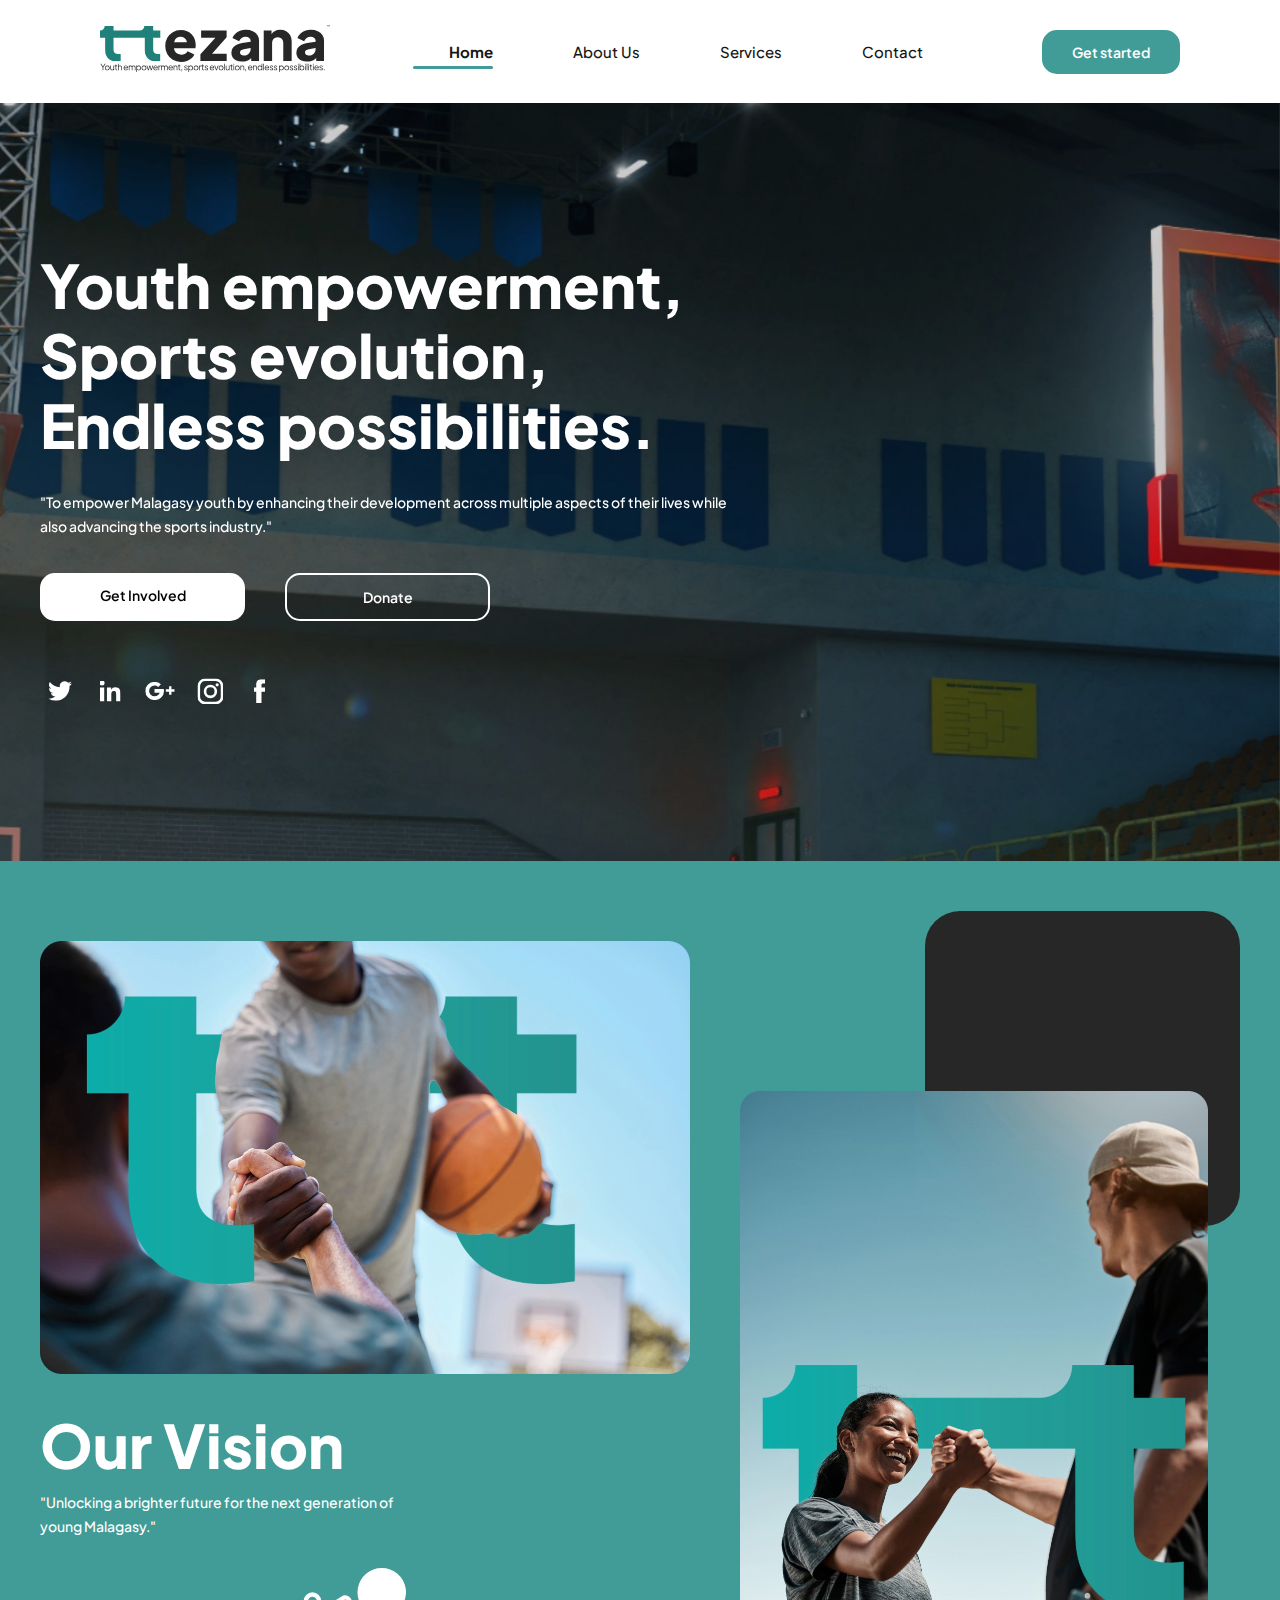
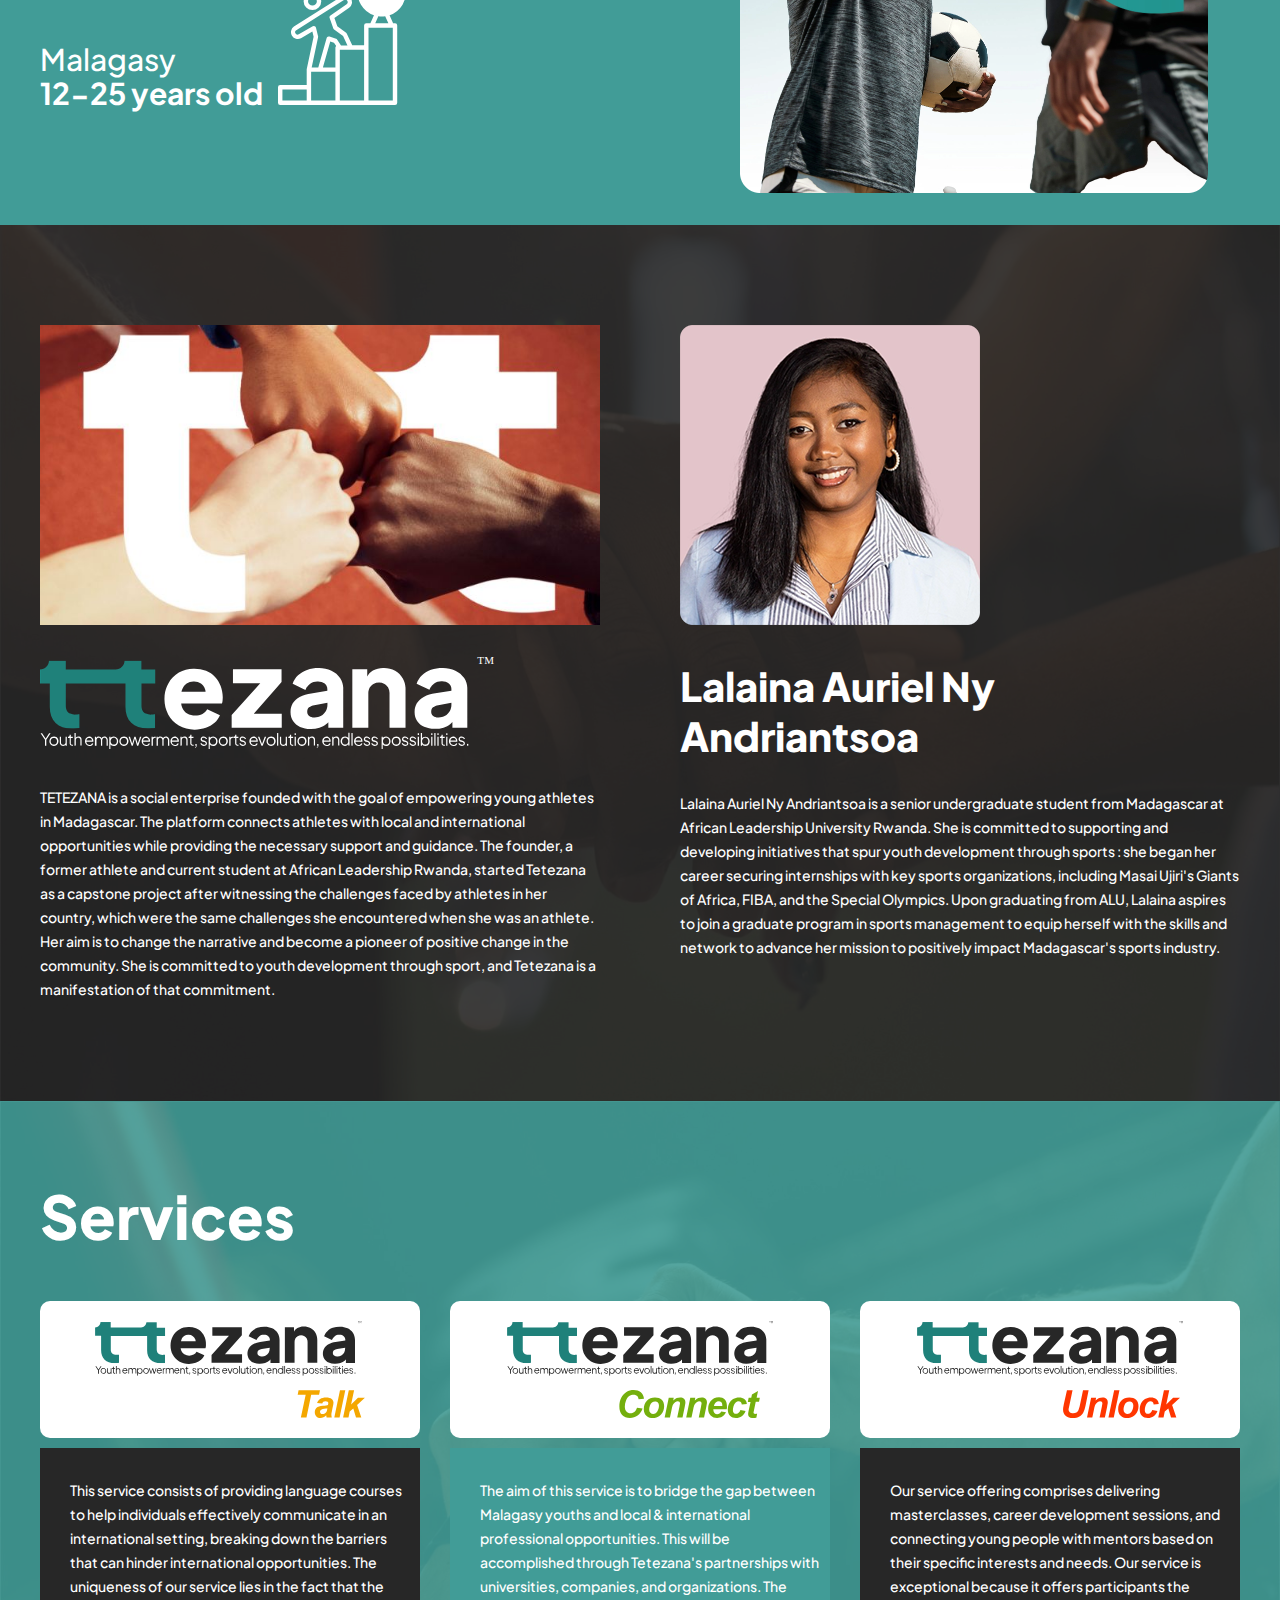
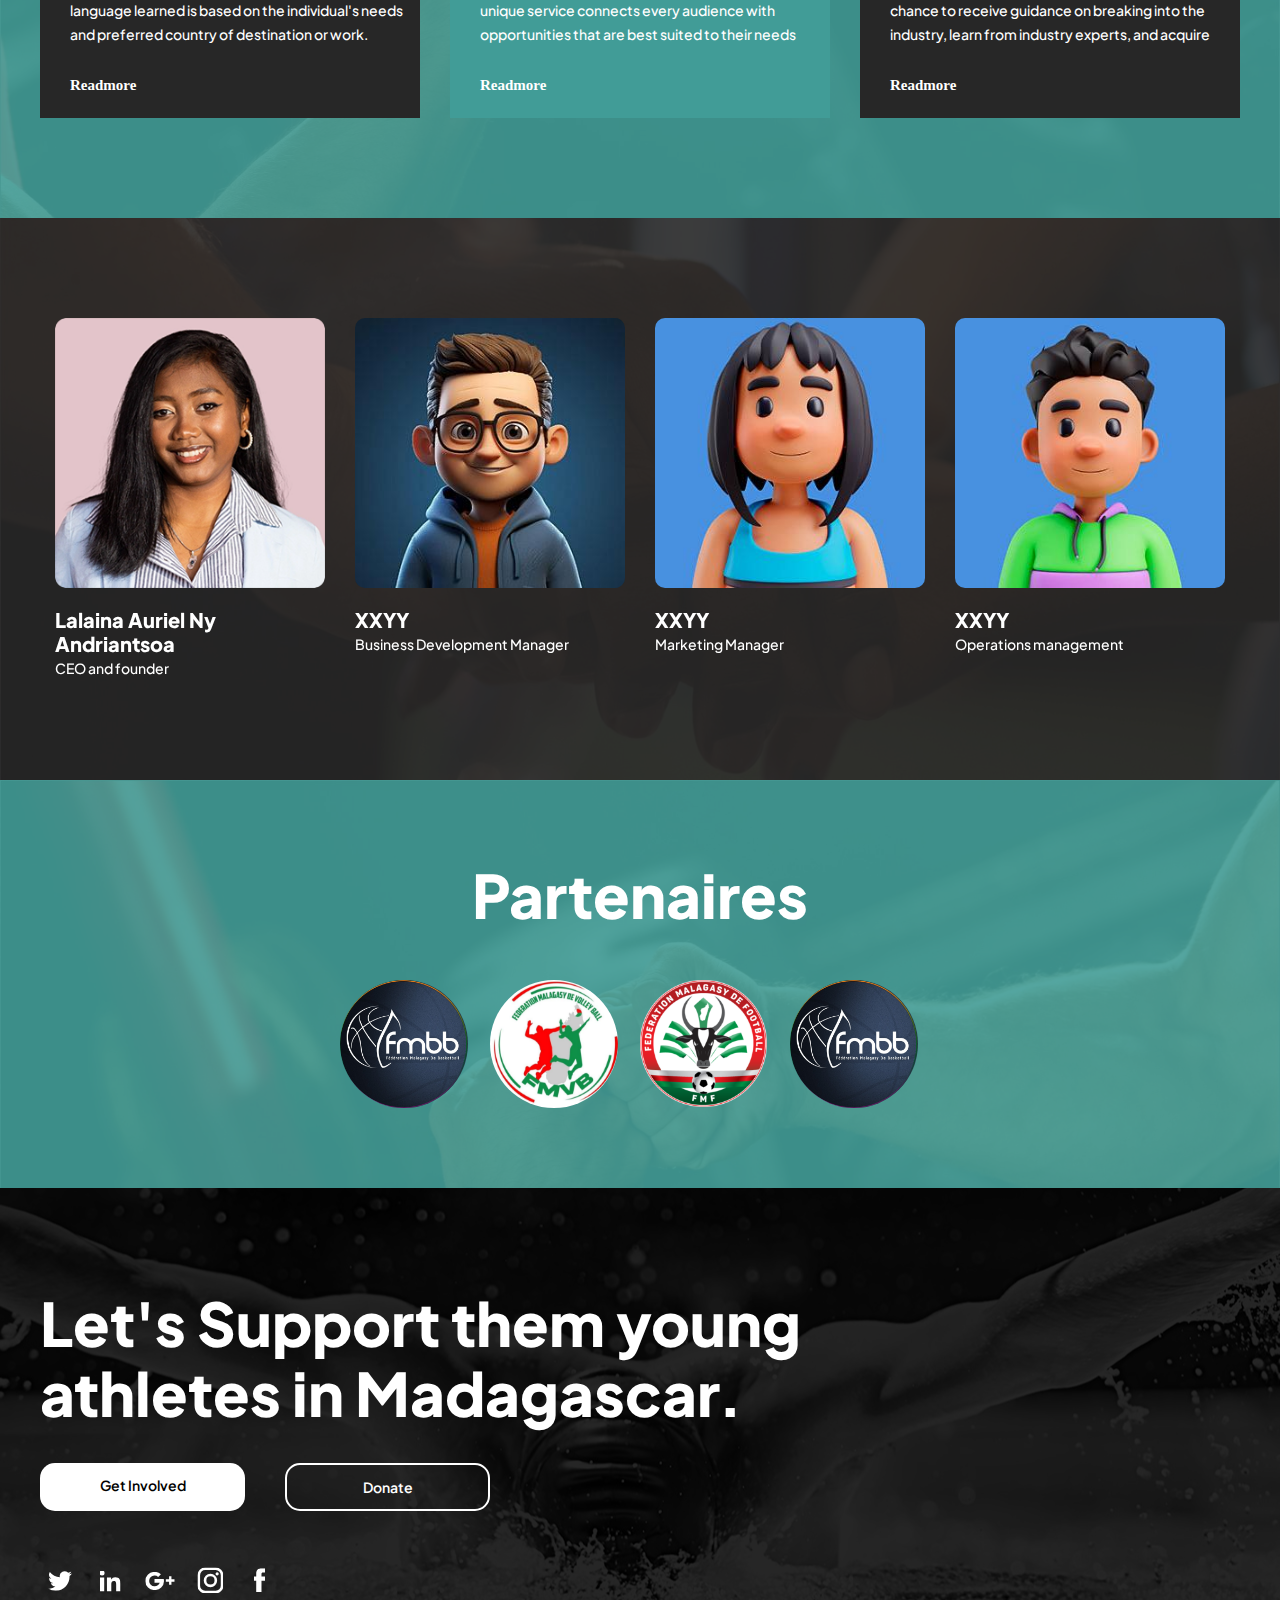
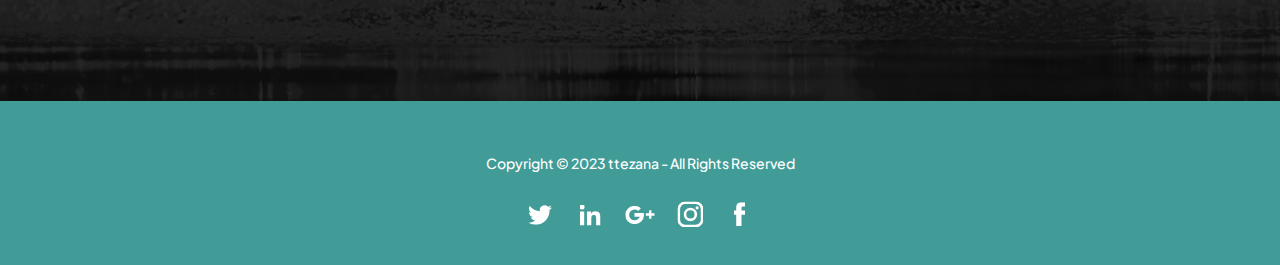
==== commit 4726d87a: "Partners" ====
--- a/index.html
+++ b/index.html
@@ -126,10 +126,56 @@
                 mission to positively impact Madagascar's sports industry.
               </p>
             </div>
-      
-         
-            
-          </div>
+          </div>
+          
+        </div>
+      </div>
+      <div class="bg-image-2">
+        <div class="wrapper">
+          <div class="services">
+            <div class="titre-main">
+              Services
+
+            </div>
+            <div class="services-grid">
+              <div class="item">
+                <div class="icone">
+                  <img src="./assets/img/talk.svg" alt="">
+                </div>
+                <div class="content">
+                  <p>This service consists of providing language courses to help individuals effectively communicate in an international setting, breaking down the barriers that can hinder international opportunities. The uniqueness of our service lies in the fact that the language learned is based on the individual's needs and preferred country of destination or work.
+                  </p>
+                  <button  class="toggleButton">Readmore</button>
+                </div>
+              </div>
+              <div class="item">
+                <div class="icone">
+                  <img src="./assets/img/connect.svg" alt="">
+                </div>
+                <div class="content">
+                  <p>
+                    The aim of this service is to bridge the gap between Malagasy youths and local & international professional opportunities. This will be accomplished through Tetezana's partnerships with universities, companies, and organizations. The unique service connects every audience with opportunities that are best suited to their needs and status, as decided by Tetezana and themselves. These opportunities could include scholarships for student-athletes, volunteer/internship/work placements with sports-related organizations, or professional placements in clubs.
+                  </p>
+                  <button class="toggleButton">Readmore</button>
+                </div>
+              </div>
+              <div class="item">
+                <div class="icone">
+                  <img src="./assets/img/unlock.svg" alt="">
+                </div>
+                <div class="content">
+                  <p>
+                    Our service offering comprises delivering masterclasses, career development sessions, and connecting young people with mentors based on their specific interests and needs. Our service is exceptional because it offers participants the chance to receive guidance on breaking into the industry, learn from industry experts, and acquire skills that they will find useful in both their personal and professional lives.
+                  </p>
+                  <button class="toggleButton">Readmore</button>
+                </div>
+              </div>
+            </div>
+          </div>
+        </div>
+      </div>
+      <div class="bg-image-1">
+        <div class="wrapper">
           <div class="team">
             <div class="item">
               <img src="./assets/img/profil.png" alt="" />
@@ -140,7 +186,7 @@
             </div>
             <div class="item">
               <img src="./assets/img/profil-3.jpeg" alt="" />
-
+  
               <div class="nom">
                 XXYY
               </div>
@@ -171,7 +217,7 @@
             </div>
             <div class="item">
               <img src="./assets/img/profil-2.jpeg" alt="" />
-
+  
               <div class="nom">
                 XXYY
               </div>
@@ -205,45 +251,6 @@
       </div>
       <div class="bg-image-2">
         <div class="wrapper">
-          <div class="services">
-            <div class="titre-main">
-              Services
-
-            </div>
-            <div class="services-grid">
-              <div class="item">
-                <div class="icone">
-                  <img src="./assets/img/talk.svg" alt="">
-                </div>
-                <div class="content">
-                  <p>This service consists of providing language courses to help individuals effectively communicate in an international setting, breaking down the barriers that can hinder international opportunities. The uniqueness of our service lies in the fact that the language learned is based on the individual's needs and preferred country of destination or work.
-                  </p>
-                </div>
-              </div>
-              <div class="item">
-                <div class="icone">
-                  <img src="./assets/img/connect.svg" alt="">
-                </div>
-                <div class="content">
-                  <p>
-                    The aim of this service is to bridge the gap between Malagasy youths and local & international professional opportunities. This will be accomplished through Tetezana's partnerships with universities, companies, and organizations. The unique service connects every audience with opportunities that are best suited to their needs and status, as decided by Tetezana and themselves. These opportunities could include scholarships for student-athletes, volunteer/internship/work placements with sports-related organizations, or professional placements in clubs.
-
-                  </p>
-                </div>
-              </div>
-              <div class="item">
-                <div class="icone">
-                  <img src="./assets/img/unlock.svg" alt="">
-                </div>
-                <div class="content">
-                  <p>
-                    Our service offering comprises delivering masterclasses, career development sessions, and connecting young people with mentors based on their specific interests and needs. Our service is exceptional because it offers participants the chance to receive guidance on breaking into the industry, learn from industry experts, and acquire skills that they will find useful in both their personal and professional lives.
-                  </p>
-
-                </div>
-              </div>
-            </div>
-          </div>
           <div class="partenaires">
             <div class="titre-main">
               Partenaires
@@ -334,7 +341,7 @@
         autoplaySpeed: 1500,
         speed: 500,
         infinite: true,
-        slidesToShow: 5,
+        slidesToShow: 4,
         fade: false,
       });
     })
--- a/style.min.css
+++ b/style.min.css
@@ -1 +1 @@
-@import"https://fonts.googleapis.com/css2?family=Plus+Jakarta+Sans:wght@400;500;700;800&display=swap";body{font:500 16px/26px "Plus Jakarta Sans",sans-serif;background:#fff;color:#fff}b,strong{font-weight:700}*::before,*::after{-webkit-box-sizing:border-box;box-sizing:border-box;-webkit-transition:all ease-in-out 400ms;transition:all ease-in-out 400ms}*{-webkit-box-sizing:border-box;box-sizing:border-box;margin:0;padding:0}a{text-decoration:none;-webkit-transition:all ease-in-out 400ms;transition:all ease-in-out 400ms;color:#014db9}ul{list-style:none}p:not(:last-of-type){margin-bottom:30px}#wrapper{position:relative;overflow-x:hidden;min-width:320px}::-webkit-scrollbar{width:6px}::-webkit-scrollbar-track{background:#f5f1f5}::-webkit-scrollbar-thumb{background:#191a33}.wrapper{position:relative;max-width:1380px;margin:0 auto;padding:0 40px}.btn{display:inline-block;padding:10px 30px;border-radius:15px;color:#fff;text-align:center;font-weight:600}h1,.titre-main{font:900 60px/70px "Plus jakarta sans"}.header{position:fixed;z-index:10;width:100%;display:-webkit-box;display:-ms-flexbox;display:flex;-webkit-box-pack:justify;-ms-flex-pack:justify;justify-content:space-between;padding:25px 100px;-webkit-box-align:center;-ms-flex-align:center;align-items:center;background:#fff}.header .logo a{display:block;width:230px}.header .logo img{width:100%;-o-object-fit:cover;object-fit:cover}.navbar-ul{display:-webkit-box;display:-ms-flexbox;display:flex;gap:80px;-webkit-box-align:center;-ms-flex-align:center;align-items:center}.navbar-ul li>a{display:inline-block;position:relative;font-size:15px;color:#161615}.navbar-ul li>a:after{content:"";position:absolute;width:0%;height:3px;border-radius:5px;bottom:-5px;right:0;background-color:#419c97}.navbar-ul li>a:hover::after{width:80px}.navbar-ul li.active a{font-weight:700}.navbar-ul li.active a::after{width:80px}.btn-header{background:#419c97}.footer{position:relative;background:#419c97;text-align:center;padding:50px 0 30px}.footer .reseaux{-webkit-box-pack:center;-ms-flex-pack:center;justify-content:center;margin-top:20px}.banner{position:relative}.banner .slick-slider{position:absolute}.banner-image{position:absolute;width:100%;height:100%;top:0;left:0;z-index:1}.banner-image img{display:block;-o-object-fit:cover;object-fit:cover;width:100%;height:100%}.banner::after{content:"";position:absolute;width:100%;height:100%;background:#000;top:0;left:0;opacity:.2;z-index:1}.banner .wrapper{position:inherit;display:grid;-webkit-box-align:center;-ms-flex-align:center;align-items:center;height:100%}.banner-texte{position:relative;z-index:2;margin:150px 0 50px;width:700px;padding:100px 0}.banner .chapo{margin-top:30px}.btn-group{margin-top:35px;width:450px;display:grid;grid-template-columns:1fr 1fr;gap:40px}.btn-white{background:#fff;color:#000}.btn-border{border:2px solid #fff}.reseaux{display:-webkit-box;display:-ms-flexbox;display:flex;gap:10px;-webkit-box-align:center;-ms-flex-align:center;align-items:center;margin-top:50px}.reseaux a{width:40px;height:40px;display:grid;-webkit-box-align:center;-ms-flex-align:center;align-items:center;-webkit-box-pack:center;-ms-flex-pack:center;justify-content:center}.reseaux a img{-webkit-transform:scale(0.7);transform:scale(0.7)}.bg-blue{position:relative;background:#419c97}.vision{position:relative;display:grid;grid-template-columns:1fr 1fr;padding:80px 0 120px}.vision .texte{margin-top:30px;padding-right:280px}.vision .texte .titre-main{margin-bottom:10px}.vision .picto{display:-webkit-box;display:-ms-flexbox;display:flex;margin-top:30px;font-size:30px;-webkit-box-align:end;-ms-flex-align:end;align-items:end;gap:15px}.vision .picto strong{display:block;margin-top:10px}.bloc-2{position:relative}.bloc-2 img{position:absolute;top:100px;display:block;left:-50px;z-index:2}.bloc-2 .box{position:absolute;top:-30px;width:315px;height:315px;background-color:#272727;border-radius:35px;right:0;z-index:1}.bg-image-1{position:relative;background:url(./assets/img/about.jpg) no-repeat center;background-size:cover}.bg-image-1::after{content:"";position:absolute;width:100%;height:calc(100% - 250px);background:#272727;top:0;left:0;opacity:.9;z-index:1}.about{position:relative;padding:100px 0;z-index:2;display:grid;grid-template-columns:auto auto;gap:80px;-webkit-box-align:start;-ms-flex-align:start;align-items:start}.about .profil-detail .titre-main{font-size:40px;line-height:50px;margin:30px 0}.about .img-about{margin-bottom:30px}.about .img-about img{display:block;width:100%}.about .logo-detail-text{margin-top:30px}.team{position:relative;margin-bottom:-250px;z-index:4;max-width:1500px}.team .item{margin:0 15px}.team .item img{width:100%;-o-object-fit:cover;object-fit:cover;border-radius:10px}.team .nom{font-size:20px;color:#fff;font-weight:800;margin-top:20px}.bg-image-2{position:relative;background:url(./assets/img/services.jpg) no-repeat top;background-size:cover}.bg-image-2::after{content:"";position:absolute;width:100%;height:100%;background:#419c97;top:0;left:0;opacity:.9;z-index:1}.services{position:relative;padding:320px 0 0;z-index:2}.services-grid{margin:50px 0;display:grid;grid-template-columns:1fr 1fr 1fr;gap:30px}.services .item .icone{display:grid;-webkit-box-align:center;-ms-flex-align:center;align-items:center;-webkit-box-pack:center;-ms-flex-pack:center;justify-content:center;background:#fff;border-radius:10px;padding:20px 30px;margin-bottom:10px}.services .item .content{background:#272727;padding:30px 10px 30px 30px}.services .item:nth-child(2) .content{background-color:#419c97}.partenaires{position:relative;z-index:2;text-align:center;padding:0 0 100px}.partenaires-slick{margin:50px auto 0;max-width:800px}.bg-image-3{position:relative;background:#000}.bg-image-3::after{content:"";position:absolute;background-size:contain;width:100%;height:100%;background:url(./assets/img/contact.jpg) no-repeat center;top:0;left:0;opacity:.15;z-index:1}.contact{position:relative;z-index:2;padding:100px 0;max-width:800px}.slick-slider{position:relative;display:block;-webkit-box-sizing:border-box;box-sizing:border-box;-webkit-user-select:none;-moz-user-select:none;-ms-user-select:none;user-select:none;-webkit-touch-callout:none;-khtml-user-select:none;-ms-touch-action:pan-y;touch-action:pan-y;-webkit-tap-highlight-color:rgba(0,0,0,0)}.slick-list{position:relative;display:block;overflow:hidden;margin:0;padding:0;width:100%;height:100%}.slick-list:focus{outline:none}.slick-list.dragging{cursor:hand}.slick-slider .slick-track,.slick-slider .slick-list{-webkit-transform:translate3d(0 0, 0);transform:translate3d(0, 0, 0);width:100%;height:100%}.slick-track{position:relative;top:0;left:0;display:block}.slick-track:before,.slick-track:after{display:table;content:""}.slick-track:after{clear:both}.slick-loading .slick-track{visibility:hidden}.slick-slide{display:none;float:left;height:100%;min-height:1px}[dir=rtl] .slick-slide{float:right}.slick-slide img{display:block}.slick-slide.slick-loading img{display:none}.slick-slide.dragging img{pointer-events:none}.slick-initialized .slick-slide{display:block}.slick-loading .slick-slide{visibility:hidden}.slick-vertical .slick-slide{display:block;height:auto;border:1px solid rgba(0,0,0,0)}.slick-dots{font-size:0;line-height:0;text-align:center}.slick-dots li{display:inline-block;vertical-align:top}.slick-dots button{width:10px;height:10px;border-radius:50%;border:none;background:#fff;-webkit-transition:all ease-in-out 400ms;transition:all ease-in-out 400ms;padding:0;font-size:0}.slick-dots li.slick-active button{background:#000}.slick-arrow{width:60px;height:60px;border:0;padding:0;font-size:0;cursor:pointer}.slick-disabled{opacity:.5;cursor:default}.slick-prev{background:url("../images/arrow_prev.svg") 50% no-repeat #fff}.slick-next{background:url("../images/arrow_next.svg") 50% no-repeat #fff}/*# sourceMappingURL=style.min.css.map */+@import"https://fonts.googleapis.com/css2?family=Plus+Jakarta+Sans:wght@400;500;700;800&display=swap";body{font:500 14px/24px "Plus Jakarta Sans",sans-serif;background:#fff;color:#fff}b,strong{font-weight:700}*::before,*::after{-webkit-box-sizing:border-box;box-sizing:border-box;-webkit-transition:all ease-in-out 400ms;transition:all ease-in-out 400ms}*{-webkit-box-sizing:border-box;box-sizing:border-box;margin:0;padding:0}a{text-decoration:none;-webkit-transition:all ease-in-out 400ms;transition:all ease-in-out 400ms;color:#014db9}ul{list-style:none}p:not(:last-of-type){margin-bottom:30px}#wrapper{position:relative;overflow-x:hidden;min-width:320px}::-webkit-scrollbar{width:6px}::-webkit-scrollbar-track{background:#f5f1f5}::-webkit-scrollbar-thumb{background:#191a33}.wrapper{position:relative;max-width:1380px;margin:0 auto;padding:0 40px}.btn{display:inline-block;padding:10px 30px;border-radius:15px;color:#fff;text-align:center;font-weight:600}h1,.titre-main{font:900 60px/70px "Plus jakarta sans"}.header{position:fixed;z-index:10;width:100%;display:-webkit-box;display:-ms-flexbox;display:flex;-webkit-box-pack:justify;-ms-flex-pack:justify;justify-content:space-between;padding:25px 100px;-webkit-box-align:center;-ms-flex-align:center;align-items:center;background:#fff}.header .logo a{display:block;width:230px}.header .logo img{width:100%;-o-object-fit:cover;object-fit:cover}.navbar-ul{display:-webkit-box;display:-ms-flexbox;display:flex;gap:80px;-webkit-box-align:center;-ms-flex-align:center;align-items:center}.navbar-ul li>a{display:inline-block;position:relative;font-size:15px;color:#161615}.navbar-ul li>a:after{content:"";position:absolute;width:0%;height:3px;border-radius:5px;bottom:-5px;right:0;background-color:#419c97}.navbar-ul li>a:hover::after{width:80px}.navbar-ul li.active a{font-weight:700}.navbar-ul li.active a::after{width:80px}.btn-header{background:#419c97}.footer{position:relative;background:#419c97;text-align:center;padding:50px 0 30px}.footer .reseaux{-webkit-box-pack:center;-ms-flex-pack:center;justify-content:center;margin-top:20px}.banner{position:relative}.banner .slick-slider{position:absolute}.banner-image{position:absolute;width:100%;height:100%;top:0;left:0;z-index:1}.banner-image img{display:block;-o-object-fit:cover;object-fit:cover;width:100%;height:100%}.banner::after{content:"";position:absolute;width:100%;height:100%;background:#000;top:0;left:0;opacity:.2;z-index:1}.banner .wrapper{position:inherit;display:grid;-webkit-box-align:center;-ms-flex-align:center;align-items:center;height:100%}.banner-texte{position:relative;z-index:2;margin:150px 0 50px;width:700px;padding:100px 0}.banner .chapo{margin-top:30px}.btn-group{margin-top:35px;width:450px;display:grid;grid-template-columns:1fr 1fr;gap:40px}.btn-white{background:#fff;color:#000}.btn-border{border:2px solid #fff}.reseaux{display:-webkit-box;display:-ms-flexbox;display:flex;gap:10px;-webkit-box-align:center;-ms-flex-align:center;align-items:center;margin-top:50px}.reseaux a{width:40px;height:40px;display:grid;-webkit-box-align:center;-ms-flex-align:center;align-items:center;-webkit-box-pack:center;-ms-flex-pack:center;justify-content:center}.reseaux a img{-webkit-transform:scale(0.7);transform:scale(0.7)}.bg-blue{position:relative;background:#419c97}.vision{position:relative;display:grid;grid-template-columns:1fr 1fr;padding:80px 0 120px}.vision .texte{margin-top:30px;padding-right:280px}.vision .texte .titre-main{margin-bottom:10px}.vision .picto{display:-webkit-box;display:-ms-flexbox;display:flex;margin-top:30px;font-size:30px;-webkit-box-align:end;-ms-flex-align:end;align-items:end;gap:15px}.vision .picto strong{display:block;margin-top:10px}.bloc-2{position:relative}.bloc-2 img{position:absolute;top:150px;display:block;left:50px;z-index:2}.bloc-2 .box{position:absolute;top:-30px;width:315px;height:315px;background-color:#272727;border-radius:35px;right:0;z-index:1}.bg-image-1{position:relative;background:url(./assets/img/about.jpg) no-repeat center;background-size:cover}.bg-image-1::after{content:"";position:absolute;width:100%;height:100%;background:#272727;top:0;left:0;opacity:.9;z-index:1}.about{position:relative;padding:100px 0;z-index:2;display:grid;grid-template-columns:1fr 1fr;gap:80px;-webkit-box-align:start;-ms-flex-align:start;align-items:start}.about .profil-detail .titre-main{font-size:40px;line-height:50px;margin:30px 0}.about .img-about{margin-bottom:30px}.about .img-about img{display:block;width:100%;height:300px;-o-object-fit:cover;object-fit:cover}.about .logo-detail-text{margin-top:30px}.team{padding:100px 0;position:relative;z-index:4;max-width:1500px}.team .item{margin:0 15px}.team .item img{width:100%;-o-object-fit:cover;object-fit:cover;border-radius:10px}.team .nom{font-size:20px;color:#fff;font-weight:800;margin-top:20px}.bg-image-2{position:relative;background:url(./assets/img/services.jpg) no-repeat top;background-size:cover}.bg-image-2::after{content:"";position:absolute;width:100%;height:100%;background:#419c97;top:0;left:0;opacity:.9;z-index:1}.services{position:relative;padding:80px 0 50px;z-index:2}.services-grid{margin:50px 0;display:grid;grid-template-columns:1fr 1fr 1fr;gap:30px}.services .item .icone{display:grid;-webkit-box-align:center;-ms-flex-align:center;align-items:center;-webkit-box-pack:center;-ms-flex-pack:center;justify-content:center;background:#fff;border-radius:10px;padding:20px 30px;margin-bottom:10px}.services .item .content{position:relative;background:#272727;padding:30px 10px 60px 30px;height:270px;overflow:hidden;-webkit-transition:all ease-in-out 400ms;transition:all ease-in-out 400ms}.services .item .content.show{height:75%;max-height:-webkit-fit-content;max-height:-moz-fit-content;max-height:fit-content}.services .item button{position:absolute;display:block;background:none;border:none;cursor:pointer;font:700 15px/25px "poppins";color:#fff;bottom:0;width:100%;left:0;text-align:left;padding:20px 30px;background:#272727}.services .item:nth-child(2) .content{background-color:#419c97}.services .item:nth-child(2) button{background-color:#419c97}.partenaires{position:relative;z-index:2;text-align:center;padding:80px 0}.partenaires-slick{margin:50px auto 0;max-width:600px}.bg-image-3{position:relative;background:#000}.bg-image-3::after{content:"";position:absolute;background-size:contain;width:100%;height:100%;background:url(./assets/img/contact.jpg) no-repeat center;top:0;left:0;opacity:.15;z-index:1}.contact{position:relative;z-index:2;padding:100px 0;max-width:800px}.slick-slider{position:relative;display:block;-webkit-box-sizing:border-box;box-sizing:border-box;-webkit-user-select:none;-moz-user-select:none;-ms-user-select:none;user-select:none;-webkit-touch-callout:none;-khtml-user-select:none;-ms-touch-action:pan-y;touch-action:pan-y;-webkit-tap-highlight-color:rgba(0,0,0,0)}.slick-list{position:relative;display:block;overflow:hidden;margin:0;padding:0;width:100%;height:100%}.slick-list:focus{outline:none}.slick-list.dragging{cursor:hand}.slick-slider .slick-track,.slick-slider .slick-list{-webkit-transform:translate3d(0 0, 0);transform:translate3d(0, 0, 0);width:100%;height:100%}.slick-track{position:relative;top:0;left:0;display:block}.slick-track:before,.slick-track:after{display:table;content:""}.slick-track:after{clear:both}.slick-loading .slick-track{visibility:hidden}.slick-slide{display:none;float:left;height:100%;min-height:1px}[dir=rtl] .slick-slide{float:right}.slick-slide img{display:block}.slick-slide.slick-loading img{display:none}.slick-slide.dragging img{pointer-events:none}.slick-initialized .slick-slide{display:block}.slick-loading .slick-slide{visibility:hidden}.slick-vertical .slick-slide{display:block;height:auto;border:1px solid rgba(0,0,0,0)}.slick-dots{font-size:0;line-height:0;text-align:center}.slick-dots li{display:inline-block;vertical-align:top}.slick-dots button{width:10px;height:10px;border-radius:50%;border:none;background:#fff;-webkit-transition:all ease-in-out 400ms;transition:all ease-in-out 400ms;padding:0;font-size:0}.slick-dots li.slick-active button{background:#000}.slick-arrow{width:60px;height:60px;border:0;padding:0;font-size:0;cursor:pointer}.slick-disabled{opacity:.5;cursor:default}.slick-prev{background:url("../images/arrow_prev.svg") 50% no-repeat #fff}.slick-next{background:url("../images/arrow_next.svg") 50% no-repeat #fff}/*# sourceMappingURL=style.min.css.map */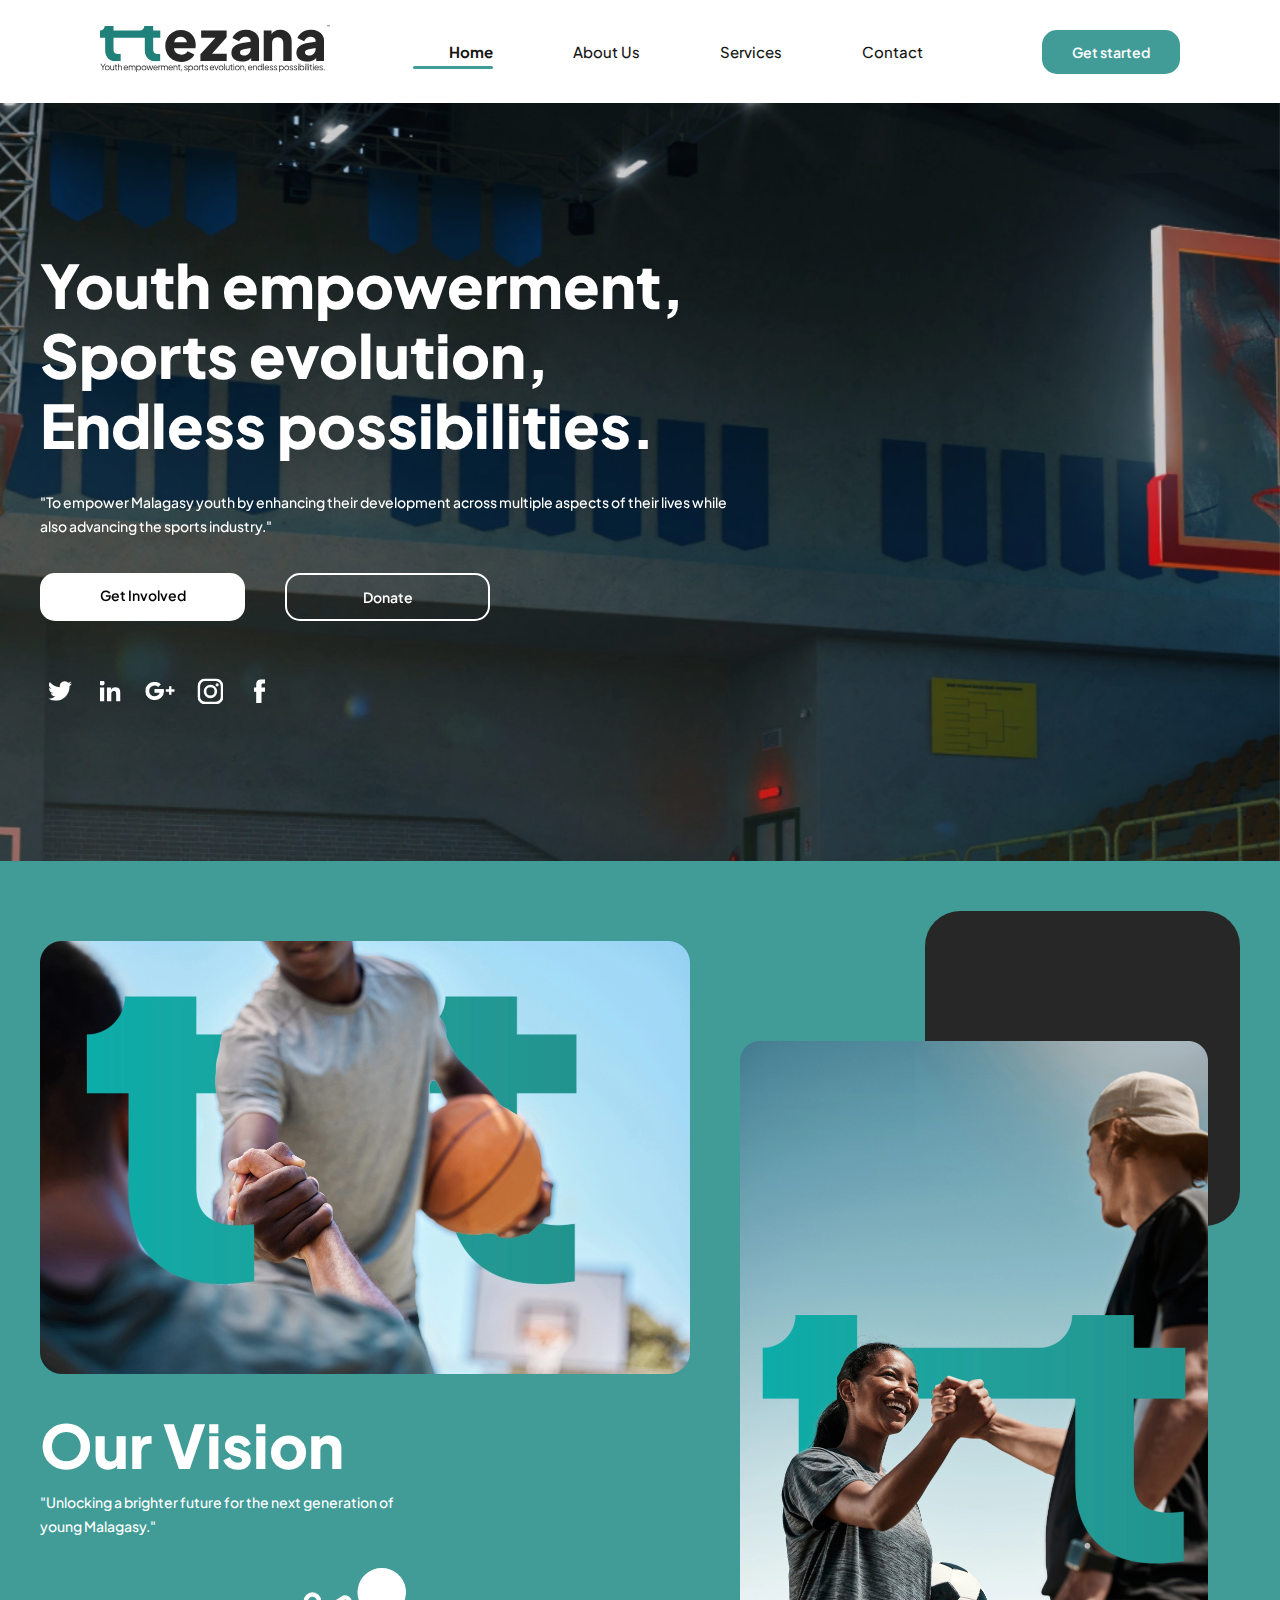
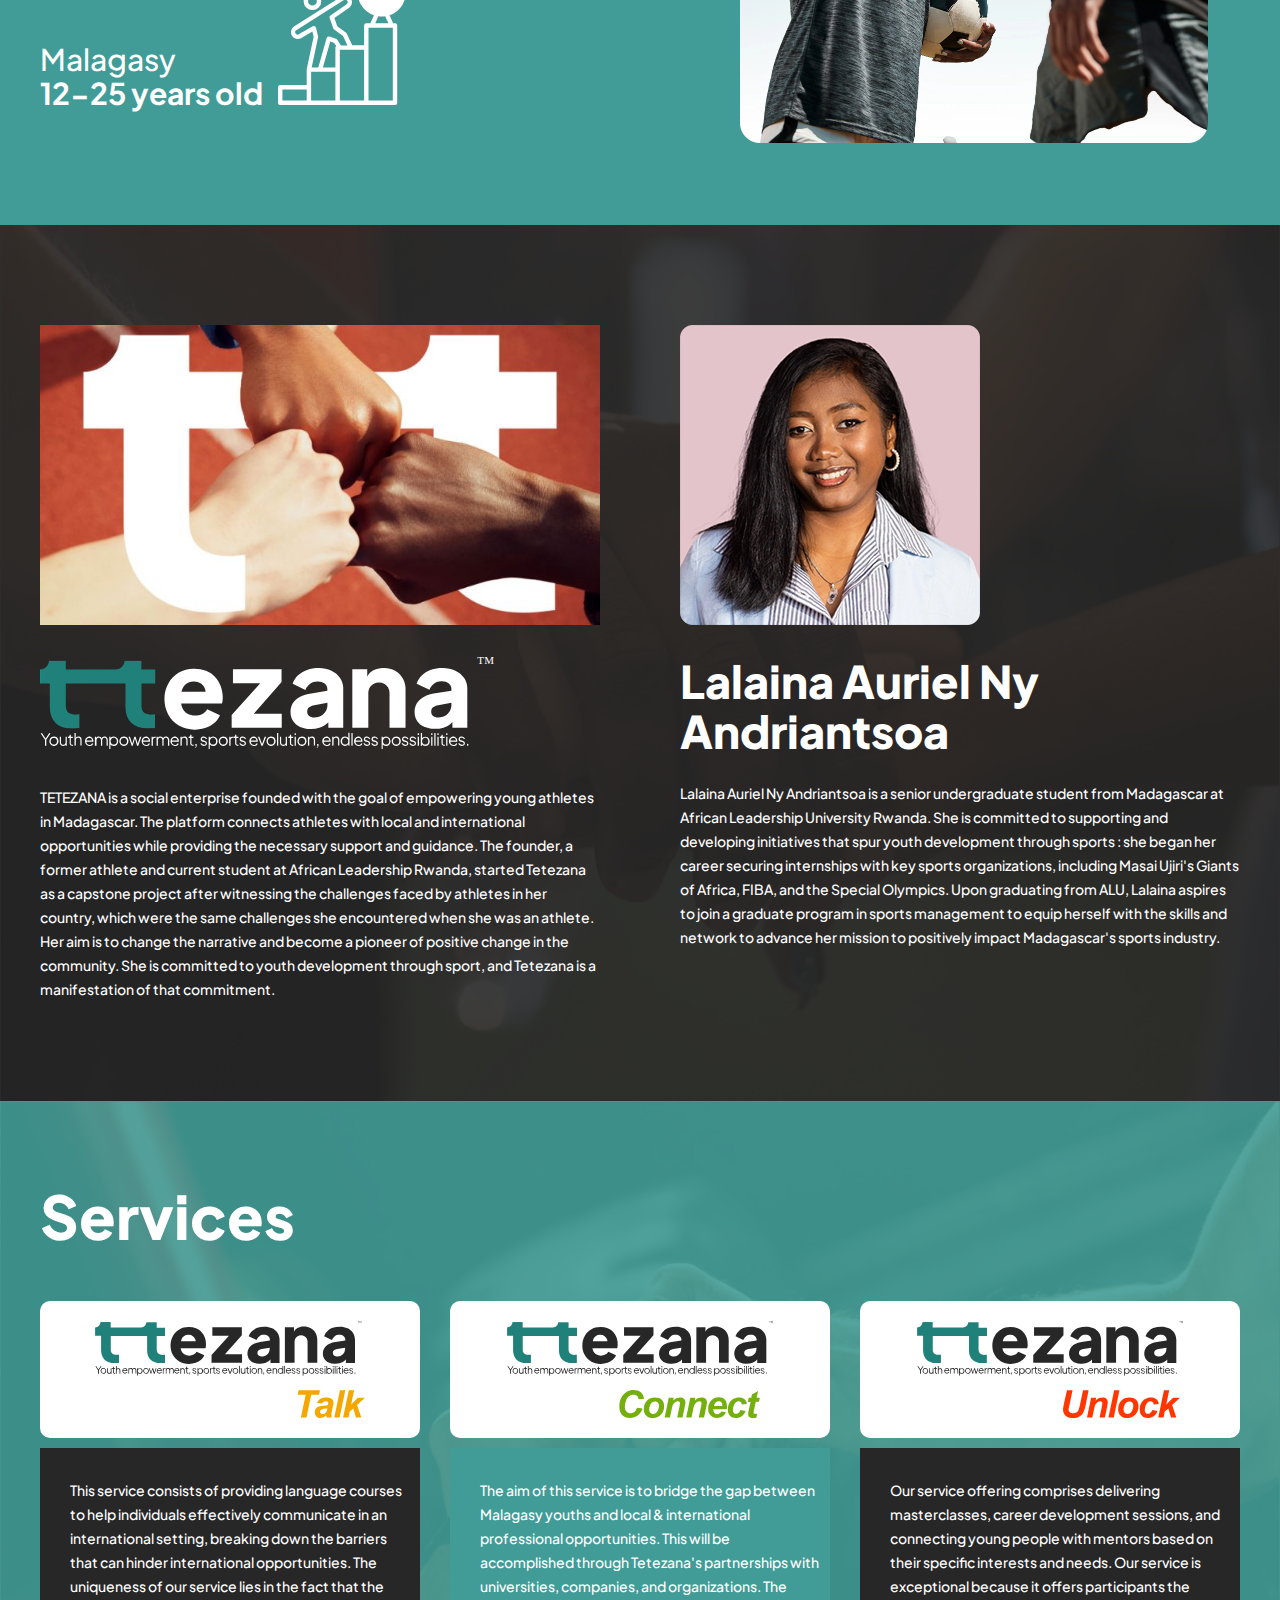
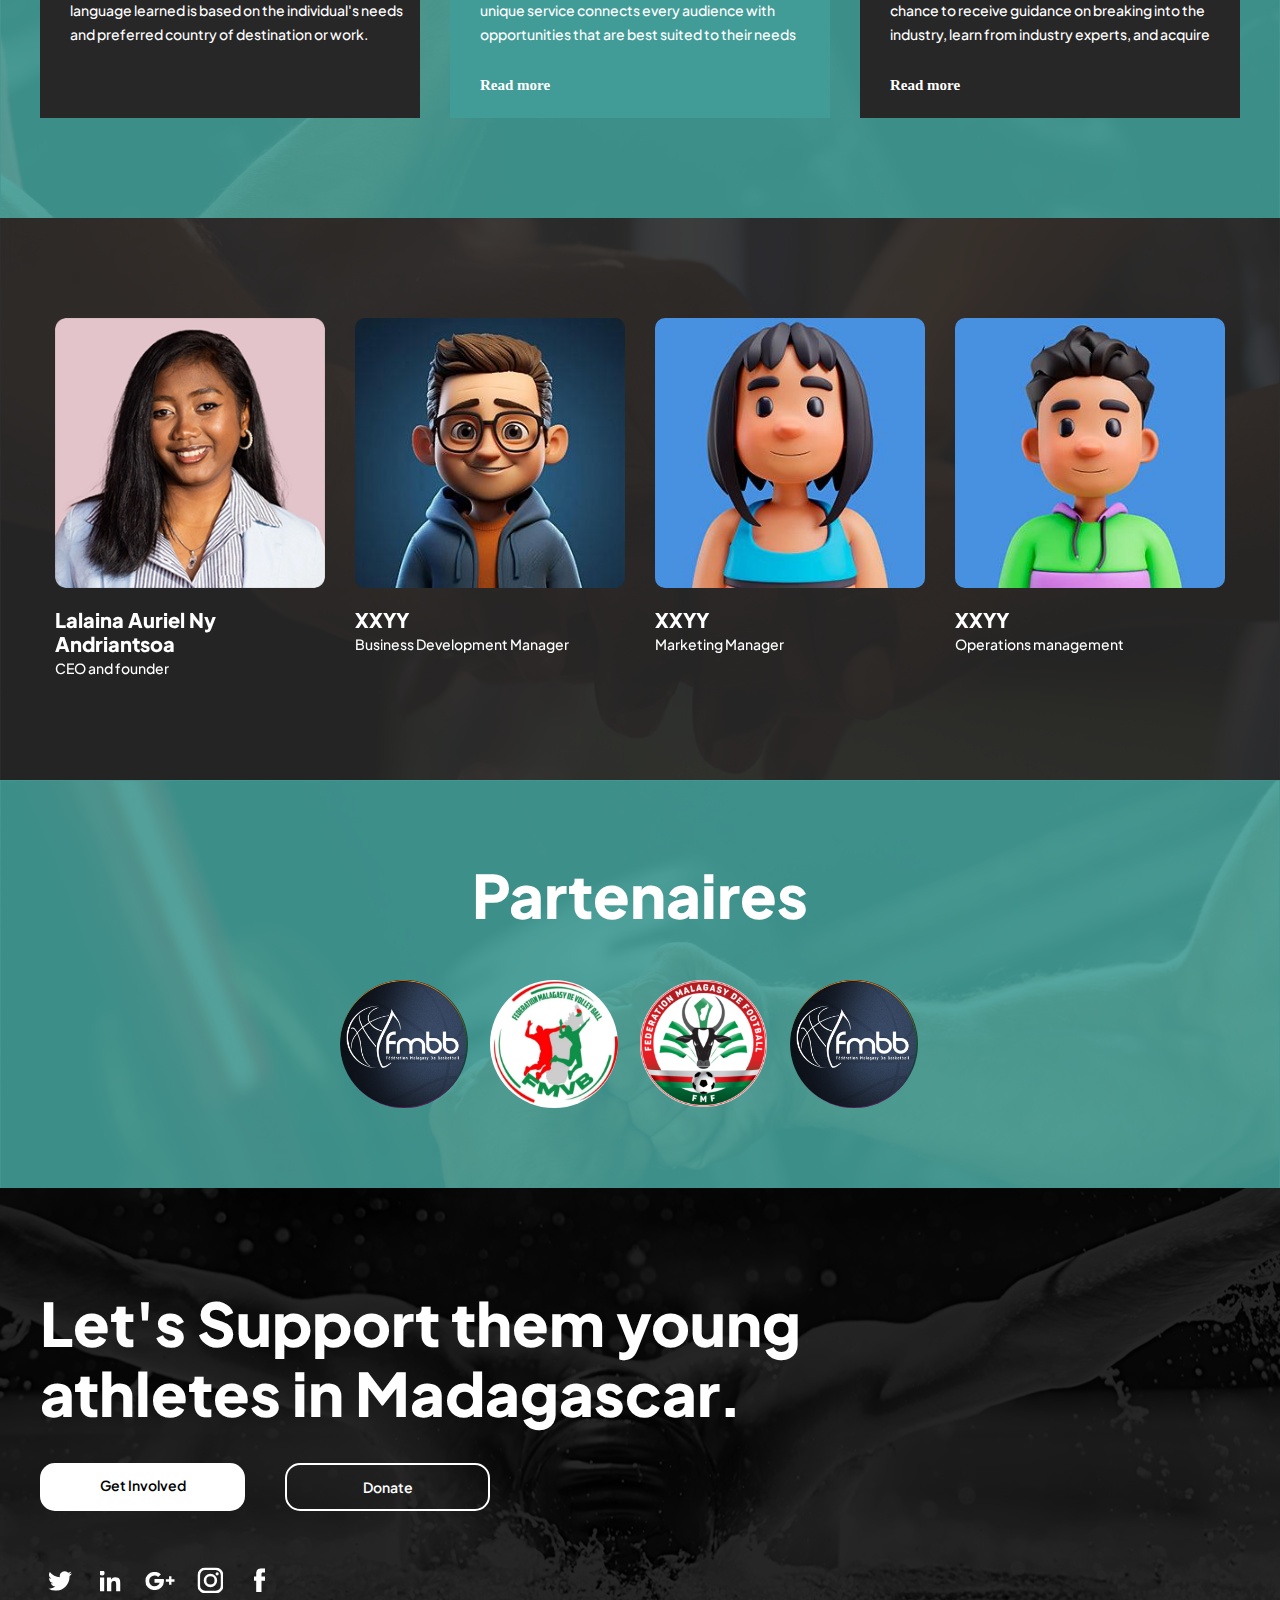
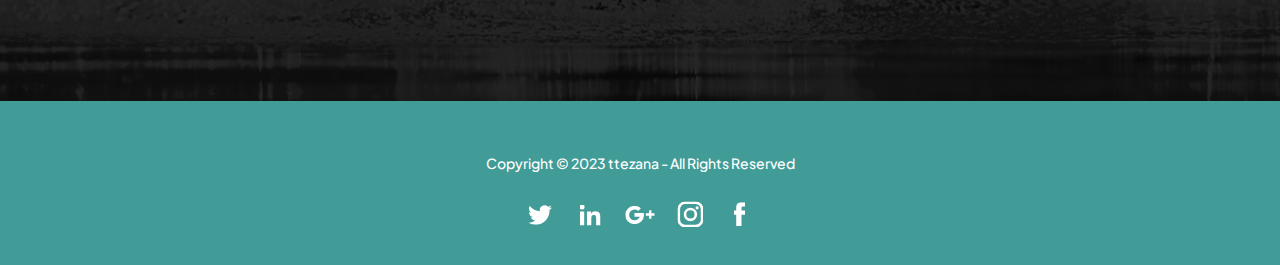
==== commit 84f04eb2: "traansition" ====
--- a/index.html
+++ b/index.html
@@ -138,17 +138,16 @@
 
             </div>
             <div class="services-grid">
-              <div class="item">
+              <div class="item-1">
                 <div class="icone">
                   <img src="./assets/img/talk.svg" alt="">
                 </div>
                 <div class="content">
                   <p>This service consists of providing language courses to help individuals effectively communicate in an international setting, breaking down the barriers that can hinder international opportunities. The uniqueness of our service lies in the fact that the language learned is based on the individual's needs and preferred country of destination or work.
                   </p>
-                  <button  class="toggleButton">Readmore</button>
-                </div>
-              </div>
-              <div class="item">
+                </div>
+              </div>
+              <div class="item-2">
                 <div class="icone">
                   <img src="./assets/img/connect.svg" alt="">
                 </div>
@@ -156,10 +155,10 @@
                   <p>
                     The aim of this service is to bridge the gap between Malagasy youths and local & international professional opportunities. This will be accomplished through Tetezana's partnerships with universities, companies, and organizations. The unique service connects every audience with opportunities that are best suited to their needs and status, as decided by Tetezana and themselves. These opportunities could include scholarships for student-athletes, volunteer/internship/work placements with sports-related organizations, or professional placements in clubs.
                   </p>
-                  <button class="toggleButton">Readmore</button>
-                </div>
-              </div>
-              <div class="item">
+                  <button class="toggleButton">Read more</button>
+                </div>
+              </div>
+              <div class="item-3">
                 <div class="icone">
                   <img src="./assets/img/unlock.svg" alt="">
                 </div>
@@ -167,7 +166,7 @@
                   <p>
                     Our service offering comprises delivering masterclasses, career development sessions, and connecting young people with mentors based on their specific interests and needs. Our service is exceptional because it offers participants the chance to receive guidance on breaking into the industry, learn from industry experts, and acquire skills that they will find useful in both their personal and professional lives.
                   </p>
-                  <button class="toggleButton">Readmore</button>
+                  <button class="toggleButton">Read more</button>
                 </div>
               </div>
             </div>
--- a/style.min.css
+++ b/style.min.css
@@ -1 +1 @@
-@import"https://fonts.googleapis.com/css2?family=Plus+Jakarta+Sans:wght@400;500;700;800&display=swap";body{font:500 14px/24px "Plus Jakarta Sans",sans-serif;background:#fff;color:#fff}b,strong{font-weight:700}*::before,*::after{-webkit-box-sizing:border-box;box-sizing:border-box;-webkit-transition:all ease-in-out 400ms;transition:all ease-in-out 400ms}*{-webkit-box-sizing:border-box;box-sizing:border-box;margin:0;padding:0}a{text-decoration:none;-webkit-transition:all ease-in-out 400ms;transition:all ease-in-out 400ms;color:#014db9}ul{list-style:none}p:not(:last-of-type){margin-bottom:30px}#wrapper{position:relative;overflow-x:hidden;min-width:320px}::-webkit-scrollbar{width:6px}::-webkit-scrollbar-track{background:#f5f1f5}::-webkit-scrollbar-thumb{background:#191a33}.wrapper{position:relative;max-width:1380px;margin:0 auto;padding:0 40px}.btn{display:inline-block;padding:10px 30px;border-radius:15px;color:#fff;text-align:center;font-weight:600}h1,.titre-main{font:900 60px/70px "Plus jakarta sans"}.header{position:fixed;z-index:10;width:100%;display:-webkit-box;display:-ms-flexbox;display:flex;-webkit-box-pack:justify;-ms-flex-pack:justify;justify-content:space-between;padding:25px 100px;-webkit-box-align:center;-ms-flex-align:center;align-items:center;background:#fff}.header .logo a{display:block;width:230px}.header .logo img{width:100%;-o-object-fit:cover;object-fit:cover}.navbar-ul{display:-webkit-box;display:-ms-flexbox;display:flex;gap:80px;-webkit-box-align:center;-ms-flex-align:center;align-items:center}.navbar-ul li>a{display:inline-block;position:relative;font-size:15px;color:#161615}.navbar-ul li>a:after{content:"";position:absolute;width:0%;height:3px;border-radius:5px;bottom:-5px;right:0;background-color:#419c97}.navbar-ul li>a:hover::after{width:80px}.navbar-ul li.active a{font-weight:700}.navbar-ul li.active a::after{width:80px}.btn-header{background:#419c97}.footer{position:relative;background:#419c97;text-align:center;padding:50px 0 30px}.footer .reseaux{-webkit-box-pack:center;-ms-flex-pack:center;justify-content:center;margin-top:20px}.banner{position:relative}.banner .slick-slider{position:absolute}.banner-image{position:absolute;width:100%;height:100%;top:0;left:0;z-index:1}.banner-image img{display:block;-o-object-fit:cover;object-fit:cover;width:100%;height:100%}.banner::after{content:"";position:absolute;width:100%;height:100%;background:#000;top:0;left:0;opacity:.2;z-index:1}.banner .wrapper{position:inherit;display:grid;-webkit-box-align:center;-ms-flex-align:center;align-items:center;height:100%}.banner-texte{position:relative;z-index:2;margin:150px 0 50px;width:700px;padding:100px 0}.banner .chapo{margin-top:30px}.btn-group{margin-top:35px;width:450px;display:grid;grid-template-columns:1fr 1fr;gap:40px}.btn-white{background:#fff;color:#000}.btn-border{border:2px solid #fff}.reseaux{display:-webkit-box;display:-ms-flexbox;display:flex;gap:10px;-webkit-box-align:center;-ms-flex-align:center;align-items:center;margin-top:50px}.reseaux a{width:40px;height:40px;display:grid;-webkit-box-align:center;-ms-flex-align:center;align-items:center;-webkit-box-pack:center;-ms-flex-pack:center;justify-content:center}.reseaux a img{-webkit-transform:scale(0.7);transform:scale(0.7)}.bg-blue{position:relative;background:#419c97}.vision{position:relative;display:grid;grid-template-columns:1fr 1fr;padding:80px 0 120px}.vision .texte{margin-top:30px;padding-right:280px}.vision .texte .titre-main{margin-bottom:10px}.vision .picto{display:-webkit-box;display:-ms-flexbox;display:flex;margin-top:30px;font-size:30px;-webkit-box-align:end;-ms-flex-align:end;align-items:end;gap:15px}.vision .picto strong{display:block;margin-top:10px}.bloc-2{position:relative}.bloc-2 img{position:absolute;top:150px;display:block;left:50px;z-index:2}.bloc-2 .box{position:absolute;top:-30px;width:315px;height:315px;background-color:#272727;border-radius:35px;right:0;z-index:1}.bg-image-1{position:relative;background:url(./assets/img/about.jpg) no-repeat center;background-size:cover}.bg-image-1::after{content:"";position:absolute;width:100%;height:100%;background:#272727;top:0;left:0;opacity:.9;z-index:1}.about{position:relative;padding:100px 0;z-index:2;display:grid;grid-template-columns:1fr 1fr;gap:80px;-webkit-box-align:start;-ms-flex-align:start;align-items:start}.about .profil-detail .titre-main{font-size:40px;line-height:50px;margin:30px 0}.about .img-about{margin-bottom:30px}.about .img-about img{display:block;width:100%;height:300px;-o-object-fit:cover;object-fit:cover}.about .logo-detail-text{margin-top:30px}.team{padding:100px 0;position:relative;z-index:4;max-width:1500px}.team .item{margin:0 15px}.team .item img{width:100%;-o-object-fit:cover;object-fit:cover;border-radius:10px}.team .nom{font-size:20px;color:#fff;font-weight:800;margin-top:20px}.bg-image-2{position:relative;background:url(./assets/img/services.jpg) no-repeat top;background-size:cover}.bg-image-2::after{content:"";position:absolute;width:100%;height:100%;background:#419c97;top:0;left:0;opacity:.9;z-index:1}.services{position:relative;padding:80px 0 50px;z-index:2}.services-grid{margin:50px 0;display:grid;grid-template-columns:1fr 1fr 1fr;gap:30px}.services .item .icone{display:grid;-webkit-box-align:center;-ms-flex-align:center;align-items:center;-webkit-box-pack:center;-ms-flex-pack:center;justify-content:center;background:#fff;border-radius:10px;padding:20px 30px;margin-bottom:10px}.services .item .content{position:relative;background:#272727;padding:30px 10px 60px 30px;height:270px;overflow:hidden;-webkit-transition:all ease-in-out 400ms;transition:all ease-in-out 400ms}.services .item .content.show{height:75%;max-height:-webkit-fit-content;max-height:-moz-fit-content;max-height:fit-content}.services .item button{position:absolute;display:block;background:none;border:none;cursor:pointer;font:700 15px/25px "poppins";color:#fff;bottom:0;width:100%;left:0;text-align:left;padding:20px 30px;background:#272727}.services .item:nth-child(2) .content{background-color:#419c97}.services .item:nth-child(2) button{background-color:#419c97}.partenaires{position:relative;z-index:2;text-align:center;padding:80px 0}.partenaires-slick{margin:50px auto 0;max-width:600px}.bg-image-3{position:relative;background:#000}.bg-image-3::after{content:"";position:absolute;background-size:contain;width:100%;height:100%;background:url(./assets/img/contact.jpg) no-repeat center;top:0;left:0;opacity:.15;z-index:1}.contact{position:relative;z-index:2;padding:100px 0;max-width:800px}.slick-slider{position:relative;display:block;-webkit-box-sizing:border-box;box-sizing:border-box;-webkit-user-select:none;-moz-user-select:none;-ms-user-select:none;user-select:none;-webkit-touch-callout:none;-khtml-user-select:none;-ms-touch-action:pan-y;touch-action:pan-y;-webkit-tap-highlight-color:rgba(0,0,0,0)}.slick-list{position:relative;display:block;overflow:hidden;margin:0;padding:0;width:100%;height:100%}.slick-list:focus{outline:none}.slick-list.dragging{cursor:hand}.slick-slider .slick-track,.slick-slider .slick-list{-webkit-transform:translate3d(0 0, 0);transform:translate3d(0, 0, 0);width:100%;height:100%}.slick-track{position:relative;top:0;left:0;display:block}.slick-track:before,.slick-track:after{display:table;content:""}.slick-track:after{clear:both}.slick-loading .slick-track{visibility:hidden}.slick-slide{display:none;float:left;height:100%;min-height:1px}[dir=rtl] .slick-slide{float:right}.slick-slide img{display:block}.slick-slide.slick-loading img{display:none}.slick-slide.dragging img{pointer-events:none}.slick-initialized .slick-slide{display:block}.slick-loading .slick-slide{visibility:hidden}.slick-vertical .slick-slide{display:block;height:auto;border:1px solid rgba(0,0,0,0)}.slick-dots{font-size:0;line-height:0;text-align:center}.slick-dots li{display:inline-block;vertical-align:top}.slick-dots button{width:10px;height:10px;border-radius:50%;border:none;background:#fff;-webkit-transition:all ease-in-out 400ms;transition:all ease-in-out 400ms;padding:0;font-size:0}.slick-dots li.slick-active button{background:#000}.slick-arrow{width:60px;height:60px;border:0;padding:0;font-size:0;cursor:pointer}.slick-disabled{opacity:.5;cursor:default}.slick-prev{background:url("../images/arrow_prev.svg") 50% no-repeat #fff}.slick-next{background:url("../images/arrow_next.svg") 50% no-repeat #fff}/*# sourceMappingURL=style.min.css.map */+@import"https://fonts.googleapis.com/css2?family=Plus+Jakarta+Sans:wght@400;500;700;800&display=swap";body{font:500 14px/24px "Plus Jakarta Sans",sans-serif;background:#fff;color:#fff}b,strong{font-weight:700}*::before,*::after{-webkit-box-sizing:border-box;box-sizing:border-box;-webkit-transition:all ease-in-out 400ms;transition:all ease-in-out 400ms}*{-webkit-box-sizing:border-box;box-sizing:border-box;margin:0;padding:0}a{text-decoration:none;-webkit-transition:all ease-in-out 400ms;transition:all ease-in-out 400ms;color:#014db9}ul{list-style:none}p:not(:last-of-type){margin-bottom:30px}#wrapper{position:relative;overflow-x:hidden;min-width:320px}::-webkit-scrollbar{width:6px}::-webkit-scrollbar-track{background:#f5f1f5}::-webkit-scrollbar-thumb{background:#191a33}.wrapper{position:relative;max-width:1380px;margin:0 auto;padding:0 40px}.btn{display:inline-block;padding:10px 30px;border-radius:15px;color:#fff;text-align:center;font-weight:600}h1,.titre-main{font:900 60px/70px "Plus jakarta sans"}.header{position:fixed;z-index:10;width:100%;display:-webkit-box;display:-ms-flexbox;display:flex;-webkit-box-pack:justify;-ms-flex-pack:justify;justify-content:space-between;padding:25px 100px;-webkit-box-align:center;-ms-flex-align:center;align-items:center;background:#fff}.header .logo a{display:block;width:230px}.header .logo img{width:100%;-o-object-fit:cover;object-fit:cover}.navbar-ul{display:-webkit-box;display:-ms-flexbox;display:flex;gap:80px;-webkit-box-align:center;-ms-flex-align:center;align-items:center}.navbar-ul li>a{display:inline-block;position:relative;font-size:15px;color:#161615}.navbar-ul li>a:after{content:"";position:absolute;width:0%;height:3px;border-radius:5px;bottom:-5px;right:0;background-color:#419c97}.navbar-ul li>a:hover::after{width:80px}.navbar-ul li.active a{font-weight:700}.navbar-ul li.active a::after{width:80px}.btn-header{background:#419c97}.footer{position:relative;background:#419c97;text-align:center;padding:50px 0 30px}.footer .reseaux{-webkit-box-pack:center;-ms-flex-pack:center;justify-content:center;margin-top:20px}.banner{position:relative}.banner .slick-slider{position:absolute}.banner-image{position:absolute;width:100%;height:100%;top:0;left:0;z-index:1}.banner-image img{display:block;-o-object-fit:cover;object-fit:cover;width:100%;height:100%}.banner::after{content:"";position:absolute;width:100%;height:100%;background:#000;top:0;left:0;opacity:.2;z-index:1}.banner .wrapper{position:inherit;display:grid;-webkit-box-align:center;-ms-flex-align:center;align-items:center;height:100%}.banner-texte{position:relative;z-index:2;margin:150px 0 50px;width:700px;padding:100px 0}.banner .chapo{margin-top:30px}.btn-group{margin-top:35px;width:450px;display:grid;grid-template-columns:1fr 1fr;gap:40px}.btn-white{background:#fff;color:#000}.btn-border{border:2px solid #fff}.reseaux{display:-webkit-box;display:-ms-flexbox;display:flex;gap:10px;-webkit-box-align:center;-ms-flex-align:center;align-items:center;margin-top:50px}.reseaux a{width:40px;height:40px;display:grid;-webkit-box-align:center;-ms-flex-align:center;align-items:center;-webkit-box-pack:center;-ms-flex-pack:center;justify-content:center}.reseaux a img{-webkit-transform:scale(0.7);transform:scale(0.7)}.bg-blue{position:relative;background:#419c97}.vision{position:relative;display:grid;grid-template-columns:1fr 1fr;padding:80px 0 120px}.vision .texte{margin-top:30px;padding-right:280px}.vision .texte .titre-main{margin-bottom:10px}.vision .picto{display:-webkit-box;display:-ms-flexbox;display:flex;margin-top:30px;font-size:30px;-webkit-box-align:end;-ms-flex-align:end;align-items:end;gap:15px}.vision .picto strong{display:block;margin-top:10px}.bloc-2{position:relative}.bloc-2 img{position:absolute;top:100px;display:block;left:50px;z-index:2}.bloc-2 .box{position:absolute;top:-30px;width:315px;height:315px;background-color:#272727;border-radius:35px;right:0;z-index:1}.bg-image-1{position:relative;background:url(./assets/img/about.jpg) no-repeat center;background-size:cover}.bg-image-1::after{content:"";position:absolute;width:100%;height:100%;background:#272727;top:0;left:0;opacity:.9;z-index:1}.about{position:relative;padding:100px 0;z-index:2;display:grid;grid-template-columns:1fr 1fr;gap:80px;-webkit-box-align:start;-ms-flex-align:start;align-items:start}.about .profil-detail .titre-main{font-size:45px;line-height:50px;margin:25px 0}.about .img-about{margin-bottom:30px}.about .img-about img{display:block;width:100%;height:300px;-o-object-fit:cover;object-fit:cover}.about .logo-detail-text{margin-top:30px}.team{padding:100px 0;position:relative;z-index:4;max-width:1500px}.team .item{margin:0 15px}.team .item img{width:100%;-o-object-fit:cover;object-fit:cover;border-radius:10px}.team .nom{font-size:20px;color:#fff;font-weight:800;margin-top:20px}.bg-image-2{position:relative;background:url(./assets/img/services.jpg) no-repeat top;background-size:cover}.bg-image-2::after{content:"";position:absolute;width:100%;height:100%;background:#419c97;top:0;left:0;opacity:.9;z-index:1}.services{position:relative;padding:80px 0 50px;z-index:2}.services-grid{margin:50px 0;display:grid;grid-template-columns:1fr 1fr 1fr;gap:30px}.services [class^=item] .icone{display:grid;-webkit-box-align:center;-ms-flex-align:center;align-items:center;-webkit-box-pack:center;-ms-flex-pack:center;justify-content:center;background:#fff;border-radius:10px;padding:20px 30px;margin-bottom:10px}.services [class^=item] .content{position:relative;background:#272727;padding:30px 10px 60px 30px;height:270px;overflow:hidden;-webkit-transition:all ease-in-out 400ms;transition:all ease-in-out 400ms}.services [class^=item] .content.show{height:75%;max-height:-webkit-fit-content;max-height:-moz-fit-content;max-height:fit-content}.services [class^=item] button{position:absolute;display:block;background:none;border:none;cursor:pointer;font:700 15px/25px "poppins";color:#fff;bottom:0;width:100%;left:0;text-align:left;padding:20px 30px;background:#272727}.services [class^=item]:nth-child(2) .content{background-color:#419c97}.services [class^=item]:nth-child(2) button{background-color:#419c97}.partenaires{position:relative;z-index:2;text-align:center;padding:80px 0}.partenaires-slick{margin:50px auto 0;max-width:600px}.bg-image-3{position:relative;background:#000}.bg-image-3::after{content:"";position:absolute;background-size:contain;width:100%;height:100%;background:url(./assets/img/contact.jpg) no-repeat center;top:0;left:0;opacity:.15;z-index:1}.contact{position:relative;z-index:2;padding:100px 0;max-width:800px}.slick-slider{position:relative;display:block;-webkit-box-sizing:border-box;box-sizing:border-box;-webkit-user-select:none;-moz-user-select:none;-ms-user-select:none;user-select:none;-webkit-touch-callout:none;-khtml-user-select:none;-ms-touch-action:pan-y;touch-action:pan-y;-webkit-tap-highlight-color:rgba(0,0,0,0)}.slick-list{position:relative;display:block;overflow:hidden;margin:0;padding:0;width:100%;height:100%}.slick-list:focus{outline:none}.slick-list.dragging{cursor:hand}.slick-slider .slick-track,.slick-slider .slick-list{-webkit-transform:translate3d(0 0, 0);transform:translate3d(0, 0, 0);width:100%;height:100%}.slick-track{position:relative;top:0;left:0;display:block}.slick-track:before,.slick-track:after{display:table;content:""}.slick-track:after{clear:both}.slick-loading .slick-track{visibility:hidden}.slick-slide{display:none;float:left;height:100%;min-height:1px}[dir=rtl] .slick-slide{float:right}.slick-slide img{display:block}.slick-slide.slick-loading img{display:none}.slick-slide.dragging img{pointer-events:none}.slick-initialized .slick-slide{display:block}.slick-loading .slick-slide{visibility:hidden}.slick-vertical .slick-slide{display:block;height:auto;border:1px solid rgba(0,0,0,0)}.slick-dots{font-size:0;line-height:0;text-align:center}.slick-dots li{display:inline-block;vertical-align:top}.slick-dots button{width:10px;height:10px;border-radius:50%;border:none;background:#fff;-webkit-transition:all ease-in-out 400ms;transition:all ease-in-out 400ms;padding:0;font-size:0}.slick-dots li.slick-active button{background:#000}.slick-arrow{width:60px;height:60px;border:0;padding:0;font-size:0;cursor:pointer}.slick-disabled{opacity:.5;cursor:default}.slick-prev{background:url("../images/arrow_prev.svg") 50% no-repeat #fff}.slick-next{background:url("../images/arrow_next.svg") 50% no-repeat #fff}/*# sourceMappingURL=style.min.css.map */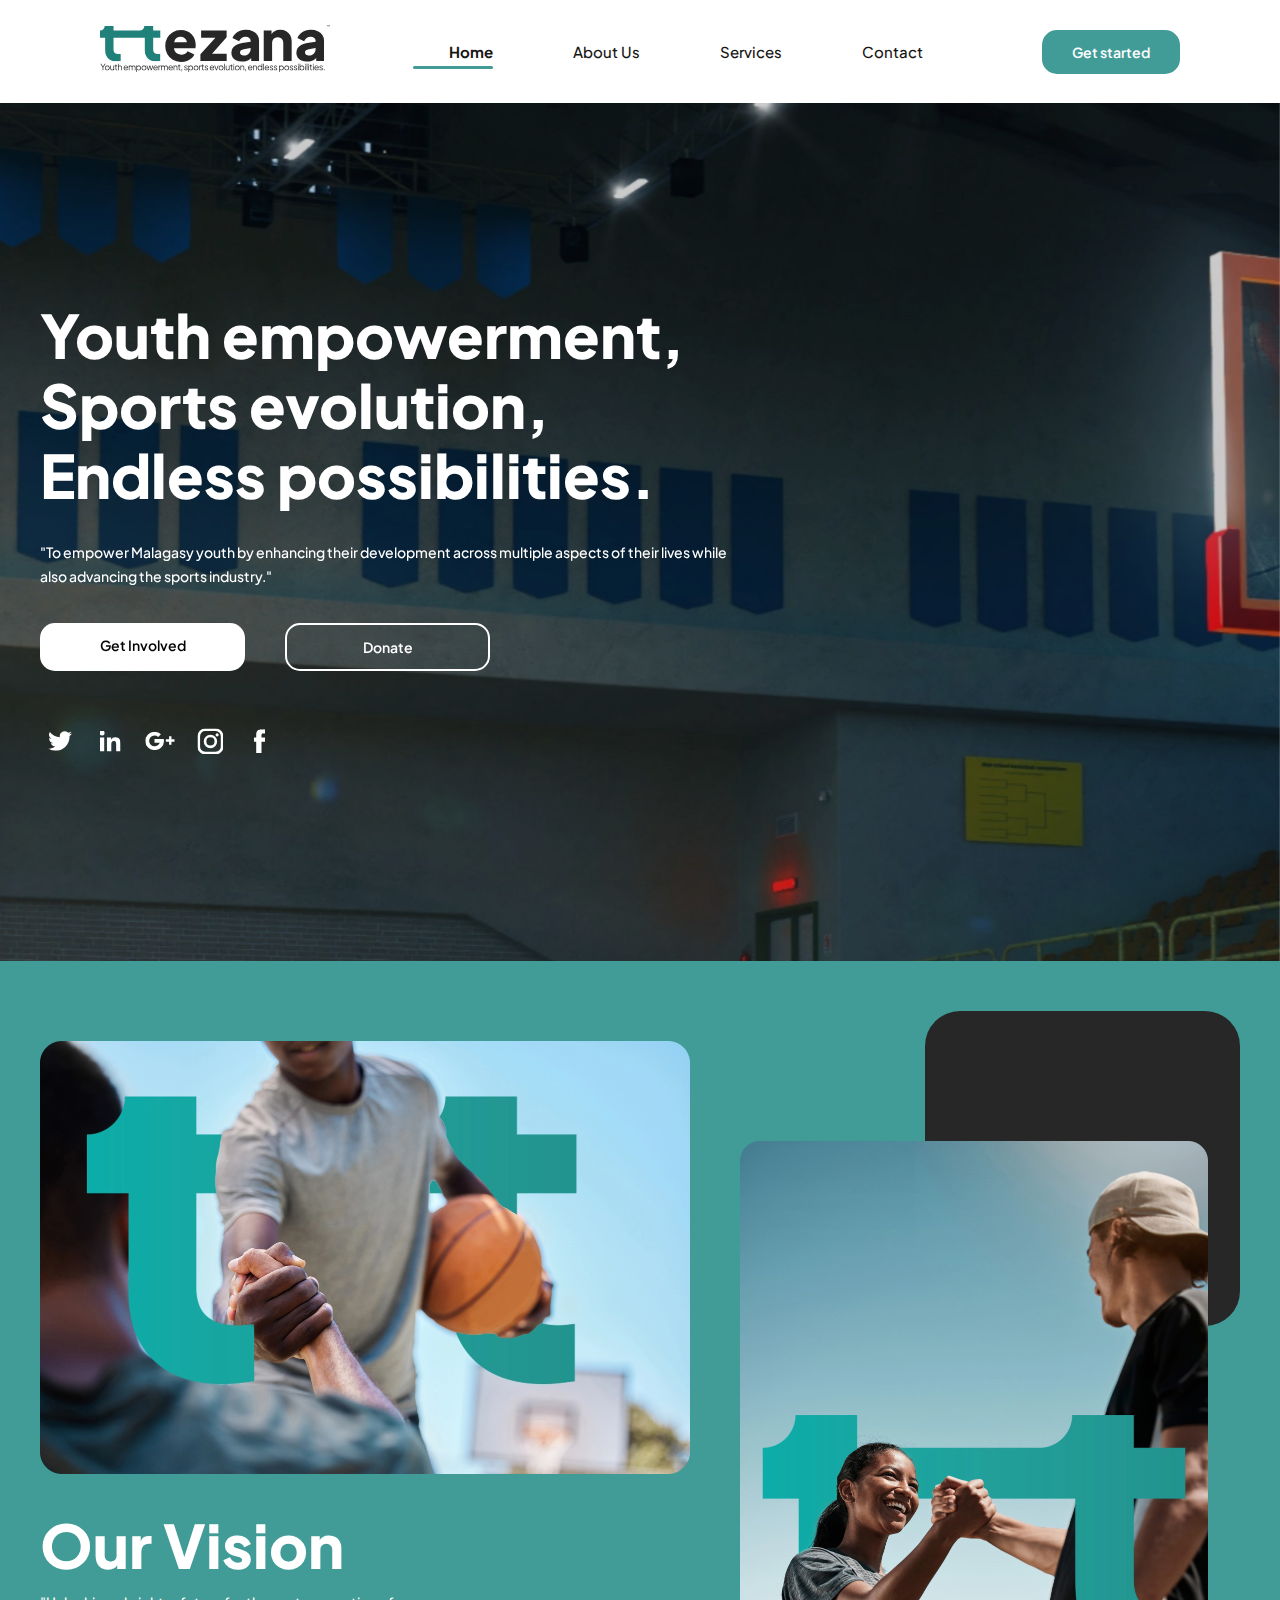
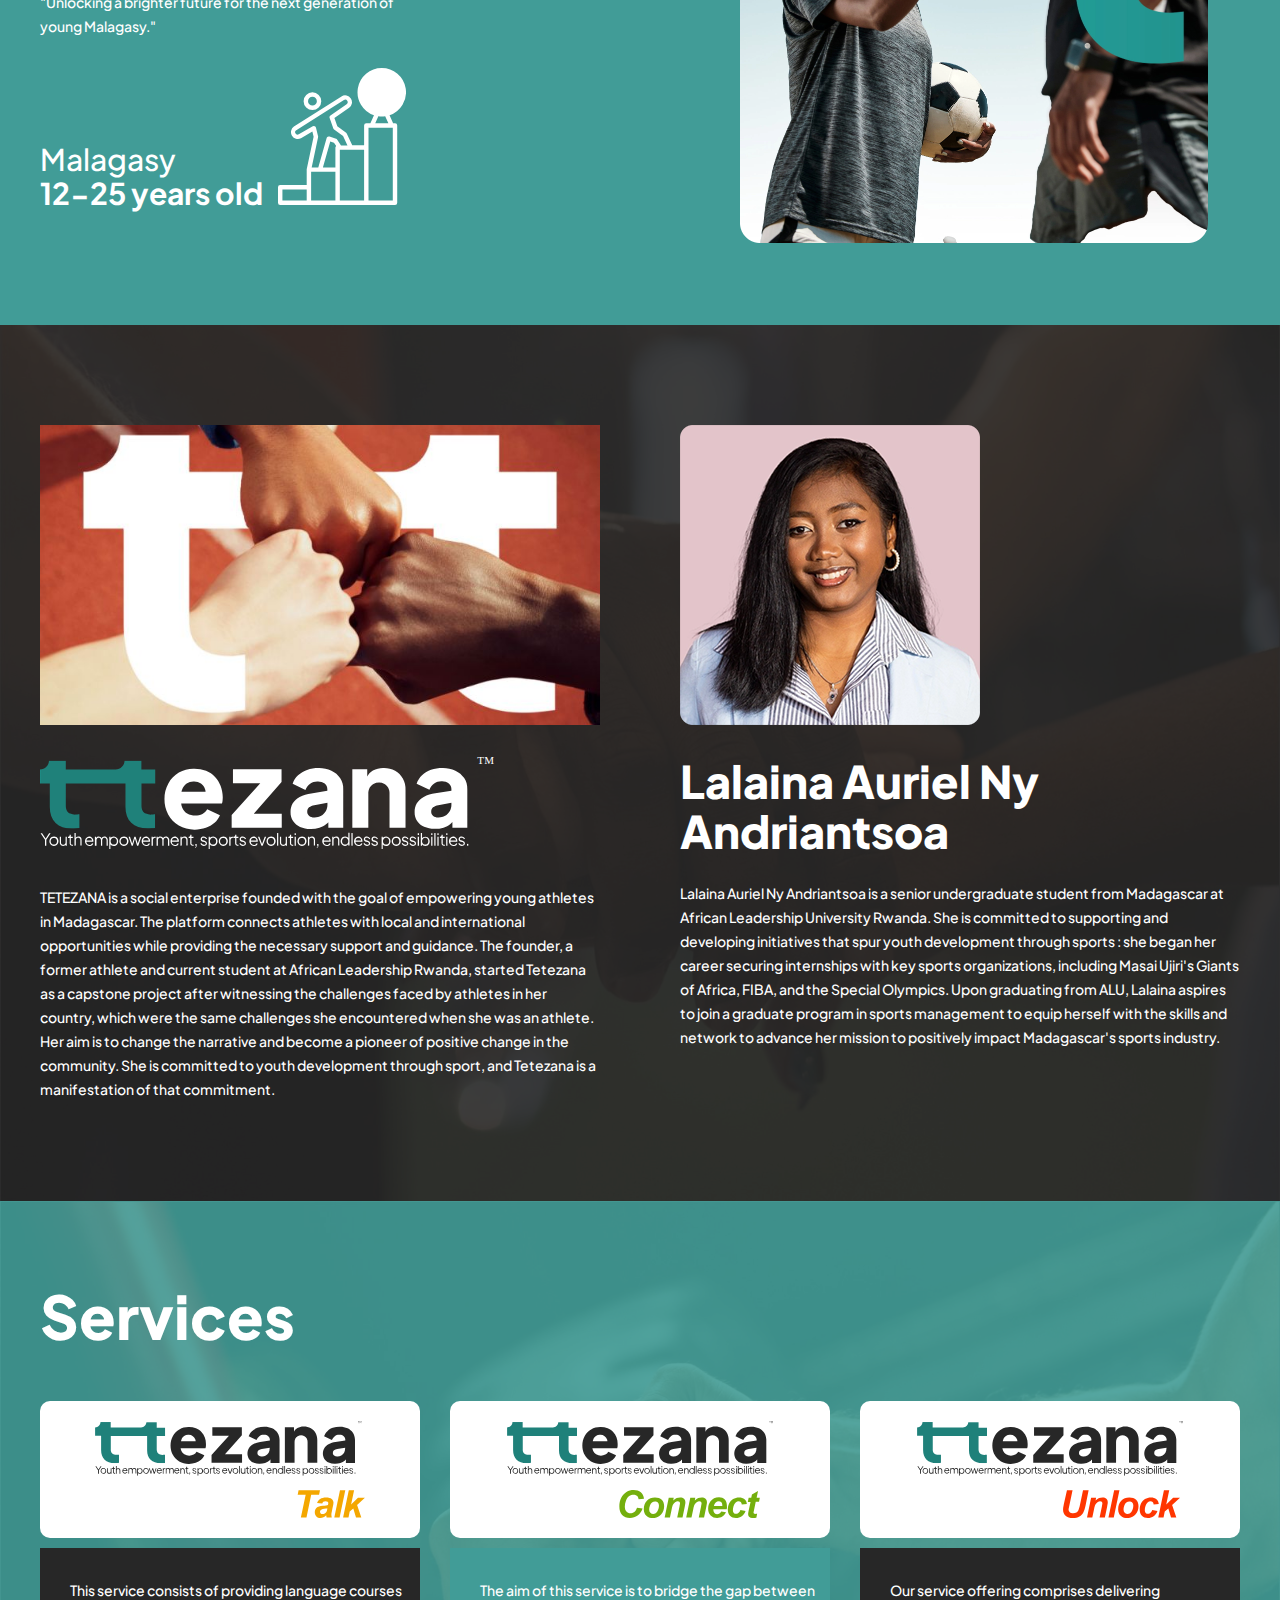
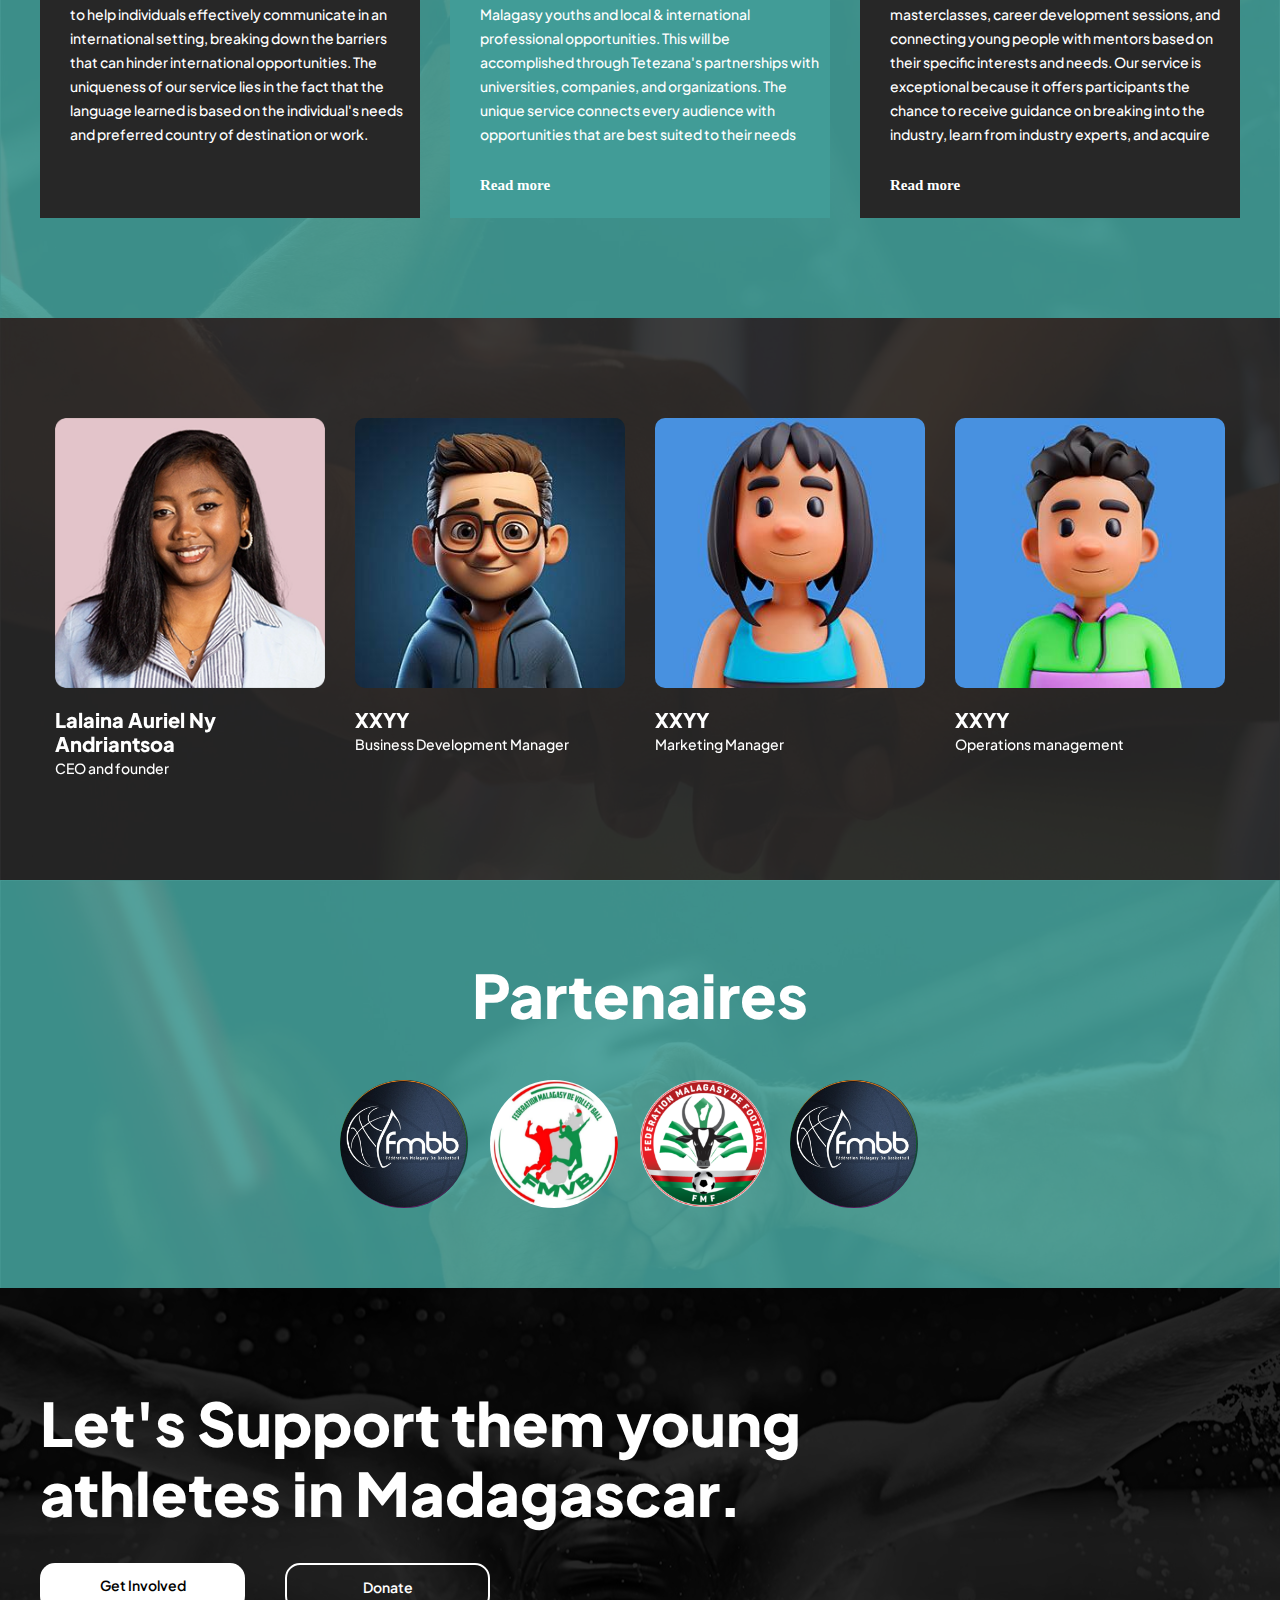
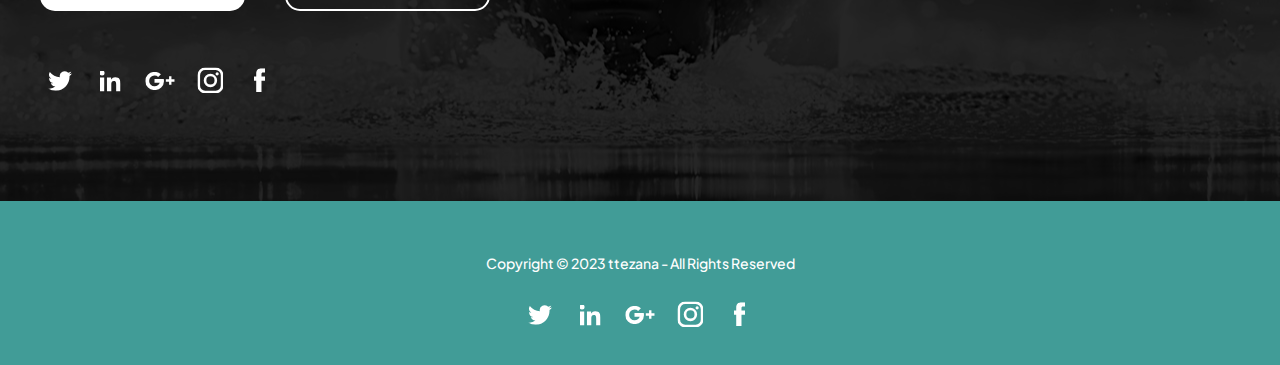
==== commit 5fda5576: "Formulaire" ====
--- a/index.html
+++ b/index.html
@@ -20,7 +20,7 @@
           <li class="active"><a href="index.html">Home</a></li>
           <li><a href="a-propos.html">About Us</a></li>
           <li><a href="services.html">Services</a></li>
-          <li><a href="contact.html">Contact</a></li>
+          <li><a href="connect.html">Contact</a></li>
         </ul>
       </nav>
       <a href="" class="btn btn-header"> Get started </a>
@@ -148,9 +148,9 @@
                 </div>
               </div>
               <div class="item-2">
-                <div class="icone">
+                <a href="./connect.html" class="icone">
                   <img src="./assets/img/connect.svg" alt="">
-                </div>
+                </a>
                 <div class="content">
                   <p>
                     The aim of this service is to bridge the gap between Malagasy youths and local & international professional opportunities. This will be accomplished through Tetezana's partnerships with universities, companies, and organizations. The unique service connects every audience with opportunities that are best suited to their needs and status, as decided by Tetezana and themselves. These opportunities could include scholarships for student-athletes, volunteer/internship/work placements with sports-related organizations, or professional placements in clubs.
--- a/style.min.css
+++ b/style.min.css
@@ -1 +1 @@
-@import"https://fonts.googleapis.com/css2?family=Plus+Jakarta+Sans:wght@400;500;700;800&display=swap";body{font:500 14px/24px "Plus Jakarta Sans",sans-serif;background:#fff;color:#fff}b,strong{font-weight:700}*::before,*::after{-webkit-box-sizing:border-box;box-sizing:border-box;-webkit-transition:all ease-in-out 400ms;transition:all ease-in-out 400ms}*{-webkit-box-sizing:border-box;box-sizing:border-box;margin:0;padding:0}a{text-decoration:none;-webkit-transition:all ease-in-out 400ms;transition:all ease-in-out 400ms;color:#014db9}ul{list-style:none}p:not(:last-of-type){margin-bottom:30px}#wrapper{position:relative;overflow-x:hidden;min-width:320px}::-webkit-scrollbar{width:6px}::-webkit-scrollbar-track{background:#f5f1f5}::-webkit-scrollbar-thumb{background:#191a33}.wrapper{position:relative;max-width:1380px;margin:0 auto;padding:0 40px}.btn{display:inline-block;padding:10px 30px;border-radius:15px;color:#fff;text-align:center;font-weight:600}h1,.titre-main{font:900 60px/70px "Plus jakarta sans"}.header{position:fixed;z-index:10;width:100%;display:-webkit-box;display:-ms-flexbox;display:flex;-webkit-box-pack:justify;-ms-flex-pack:justify;justify-content:space-between;padding:25px 100px;-webkit-box-align:center;-ms-flex-align:center;align-items:center;background:#fff}.header .logo a{display:block;width:230px}.header .logo img{width:100%;-o-object-fit:cover;object-fit:cover}.navbar-ul{display:-webkit-box;display:-ms-flexbox;display:flex;gap:80px;-webkit-box-align:center;-ms-flex-align:center;align-items:center}.navbar-ul li>a{display:inline-block;position:relative;font-size:15px;color:#161615}.navbar-ul li>a:after{content:"";position:absolute;width:0%;height:3px;border-radius:5px;bottom:-5px;right:0;background-color:#419c97}.navbar-ul li>a:hover::after{width:80px}.navbar-ul li.active a{font-weight:700}.navbar-ul li.active a::after{width:80px}.btn-header{background:#419c97}.footer{position:relative;background:#419c97;text-align:center;padding:50px 0 30px}.footer .reseaux{-webkit-box-pack:center;-ms-flex-pack:center;justify-content:center;margin-top:20px}.banner{position:relative}.banner .slick-slider{position:absolute}.banner-image{position:absolute;width:100%;height:100%;top:0;left:0;z-index:1}.banner-image img{display:block;-o-object-fit:cover;object-fit:cover;width:100%;height:100%}.banner::after{content:"";position:absolute;width:100%;height:100%;background:#000;top:0;left:0;opacity:.2;z-index:1}.banner .wrapper{position:inherit;display:grid;-webkit-box-align:center;-ms-flex-align:center;align-items:center;height:100%}.banner-texte{position:relative;z-index:2;margin:150px 0 50px;width:700px;padding:100px 0}.banner .chapo{margin-top:30px}.btn-group{margin-top:35px;width:450px;display:grid;grid-template-columns:1fr 1fr;gap:40px}.btn-white{background:#fff;color:#000}.btn-border{border:2px solid #fff}.reseaux{display:-webkit-box;display:-ms-flexbox;display:flex;gap:10px;-webkit-box-align:center;-ms-flex-align:center;align-items:center;margin-top:50px}.reseaux a{width:40px;height:40px;display:grid;-webkit-box-align:center;-ms-flex-align:center;align-items:center;-webkit-box-pack:center;-ms-flex-pack:center;justify-content:center}.reseaux a img{-webkit-transform:scale(0.7);transform:scale(0.7)}.bg-blue{position:relative;background:#419c97}.vision{position:relative;display:grid;grid-template-columns:1fr 1fr;padding:80px 0 120px}.vision .texte{margin-top:30px;padding-right:280px}.vision .texte .titre-main{margin-bottom:10px}.vision .picto{display:-webkit-box;display:-ms-flexbox;display:flex;margin-top:30px;font-size:30px;-webkit-box-align:end;-ms-flex-align:end;align-items:end;gap:15px}.vision .picto strong{display:block;margin-top:10px}.bloc-2{position:relative}.bloc-2 img{position:absolute;top:100px;display:block;left:50px;z-index:2}.bloc-2 .box{position:absolute;top:-30px;width:315px;height:315px;background-color:#272727;border-radius:35px;right:0;z-index:1}.bg-image-1{position:relative;background:url(./assets/img/about.jpg) no-repeat center;background-size:cover}.bg-image-1::after{content:"";position:absolute;width:100%;height:100%;background:#272727;top:0;left:0;opacity:.9;z-index:1}.about{position:relative;padding:100px 0;z-index:2;display:grid;grid-template-columns:1fr 1fr;gap:80px;-webkit-box-align:start;-ms-flex-align:start;align-items:start}.about .profil-detail .titre-main{font-size:45px;line-height:50px;margin:25px 0}.about .img-about{margin-bottom:30px}.about .img-about img{display:block;width:100%;height:300px;-o-object-fit:cover;object-fit:cover}.about .logo-detail-text{margin-top:30px}.team{padding:100px 0;position:relative;z-index:4;max-width:1500px}.team .item{margin:0 15px}.team .item img{width:100%;-o-object-fit:cover;object-fit:cover;border-radius:10px}.team .nom{font-size:20px;color:#fff;font-weight:800;margin-top:20px}.bg-image-2{position:relative;background:url(./assets/img/services.jpg) no-repeat top;background-size:cover}.bg-image-2::after{content:"";position:absolute;width:100%;height:100%;background:#419c97;top:0;left:0;opacity:.9;z-index:1}.services{position:relative;padding:80px 0 50px;z-index:2}.services-grid{margin:50px 0;display:grid;grid-template-columns:1fr 1fr 1fr;gap:30px}.services [class^=item] .icone{display:grid;-webkit-box-align:center;-ms-flex-align:center;align-items:center;-webkit-box-pack:center;-ms-flex-pack:center;justify-content:center;background:#fff;border-radius:10px;padding:20px 30px;margin-bottom:10px}.services [class^=item] .content{position:relative;background:#272727;padding:30px 10px 60px 30px;height:270px;overflow:hidden;-webkit-transition:all ease-in-out 400ms;transition:all ease-in-out 400ms}.services [class^=item] .content.show{height:75%;max-height:-webkit-fit-content;max-height:-moz-fit-content;max-height:fit-content}.services [class^=item] button{position:absolute;display:block;background:none;border:none;cursor:pointer;font:700 15px/25px "poppins";color:#fff;bottom:0;width:100%;left:0;text-align:left;padding:20px 30px;background:#272727}.services [class^=item]:nth-child(2) .content{background-color:#419c97}.services [class^=item]:nth-child(2) button{background-color:#419c97}.partenaires{position:relative;z-index:2;text-align:center;padding:80px 0}.partenaires-slick{margin:50px auto 0;max-width:600px}.bg-image-3{position:relative;background:#000}.bg-image-3::after{content:"";position:absolute;background-size:contain;width:100%;height:100%;background:url(./assets/img/contact.jpg) no-repeat center;top:0;left:0;opacity:.15;z-index:1}.contact{position:relative;z-index:2;padding:100px 0;max-width:800px}.slick-slider{position:relative;display:block;-webkit-box-sizing:border-box;box-sizing:border-box;-webkit-user-select:none;-moz-user-select:none;-ms-user-select:none;user-select:none;-webkit-touch-callout:none;-khtml-user-select:none;-ms-touch-action:pan-y;touch-action:pan-y;-webkit-tap-highlight-color:rgba(0,0,0,0)}.slick-list{position:relative;display:block;overflow:hidden;margin:0;padding:0;width:100%;height:100%}.slick-list:focus{outline:none}.slick-list.dragging{cursor:hand}.slick-slider .slick-track,.slick-slider .slick-list{-webkit-transform:translate3d(0 0, 0);transform:translate3d(0, 0, 0);width:100%;height:100%}.slick-track{position:relative;top:0;left:0;display:block}.slick-track:before,.slick-track:after{display:table;content:""}.slick-track:after{clear:both}.slick-loading .slick-track{visibility:hidden}.slick-slide{display:none;float:left;height:100%;min-height:1px}[dir=rtl] .slick-slide{float:right}.slick-slide img{display:block}.slick-slide.slick-loading img{display:none}.slick-slide.dragging img{pointer-events:none}.slick-initialized .slick-slide{display:block}.slick-loading .slick-slide{visibility:hidden}.slick-vertical .slick-slide{display:block;height:auto;border:1px solid rgba(0,0,0,0)}.slick-dots{font-size:0;line-height:0;text-align:center}.slick-dots li{display:inline-block;vertical-align:top}.slick-dots button{width:10px;height:10px;border-radius:50%;border:none;background:#fff;-webkit-transition:all ease-in-out 400ms;transition:all ease-in-out 400ms;padding:0;font-size:0}.slick-dots li.slick-active button{background:#000}.slick-arrow{width:60px;height:60px;border:0;padding:0;font-size:0;cursor:pointer}.slick-disabled{opacity:.5;cursor:default}.slick-prev{background:url("../images/arrow_prev.svg") 50% no-repeat #fff}.slick-next{background:url("../images/arrow_next.svg") 50% no-repeat #fff}/*# sourceMappingURL=style.min.css.map */+@import"https://fonts.googleapis.com/css2?family=Plus+Jakarta+Sans:wght@400;500;700;800&display=swap";body{font:500 14px/24px "Plus Jakarta Sans",sans-serif;background:#fff;color:#fff}b,strong{font-weight:700}*::before,*::after{-webkit-box-sizing:border-box;box-sizing:border-box;-webkit-transition:all ease-in-out 400ms;transition:all ease-in-out 400ms}*{-webkit-box-sizing:border-box;box-sizing:border-box;margin:0;padding:0}a{text-decoration:none;-webkit-transition:all ease-in-out 400ms;transition:all ease-in-out 400ms;color:#014db9}ul{list-style:none}p:not(:last-of-type){margin-bottom:30px}#wrapper{position:relative;overflow-x:hidden;min-width:320px}::-webkit-scrollbar{width:6px}::-webkit-scrollbar-track{background:#f5f1f5}::-webkit-scrollbar-thumb{background:#191a33}.wrapper{position:relative;max-width:1380px;margin:0 auto;padding:0 40px}.btn{display:inline-block;padding:10px 30px;border-radius:15px;color:#fff;text-align:center;font-weight:600}h1,.titre-main{font:900 60px/70px "Plus jakarta sans"}.header{position:fixed;z-index:10;width:100%;display:-webkit-box;display:-ms-flexbox;display:flex;-webkit-box-pack:justify;-ms-flex-pack:justify;justify-content:space-between;padding:25px 100px;-webkit-box-align:center;-ms-flex-align:center;align-items:center;background:#fff}.header .logo a{display:block;width:230px}.header .logo img{width:100%;-o-object-fit:cover;object-fit:cover}.navbar-ul{display:-webkit-box;display:-ms-flexbox;display:flex;gap:80px;-webkit-box-align:center;-ms-flex-align:center;align-items:center}.navbar-ul li>a{display:inline-block;position:relative;font-size:15px;color:#161615}.navbar-ul li>a:after{content:"";position:absolute;width:0%;height:3px;border-radius:5px;bottom:-5px;right:0;background-color:#419c97}.navbar-ul li>a:hover::after{width:80px}.navbar-ul li.active a{font-weight:700}.navbar-ul li.active a::after{width:80px}.btn-header{background:#419c97}.footer{position:relative;background:#419c97;text-align:center;padding:50px 0 30px}.footer .reseaux{-webkit-box-pack:center;-ms-flex-pack:center;justify-content:center;margin-top:20px}.banner{position:relative}.banner .slick-slider{position:absolute}.banner-image{position:absolute;width:100%;height:100%;top:0;left:0;z-index:1}.banner-image img{display:block;-o-object-fit:cover;object-fit:cover;width:100%;height:100%}.banner::after{content:"";position:absolute;width:100%;height:100%;background:#000;top:0;left:0;opacity:.2;z-index:1}.banner .wrapper{position:inherit;display:grid;-webkit-box-align:center;-ms-flex-align:center;align-items:center;height:100%}.banner-texte{position:relative;z-index:2;margin:200px 0 100px;width:700px;padding:100px 0}.banner .chapo{margin-top:30px}.btn-group{margin-top:35px;width:450px;display:grid;grid-template-columns:1fr 1fr;gap:40px}.btn-white{background:#fff;color:#000}.btn-border{border:2px solid #fff}.reseaux{display:-webkit-box;display:-ms-flexbox;display:flex;gap:10px;-webkit-box-align:center;-ms-flex-align:center;align-items:center;margin-top:50px}.reseaux a{width:40px;height:40px;display:grid;-webkit-box-align:center;-ms-flex-align:center;align-items:center;-webkit-box-pack:center;-ms-flex-pack:center;justify-content:center}.reseaux a img{-webkit-transform:scale(0.7);transform:scale(0.7)}.bg-blue{position:relative;background:#419c97}.vision{position:relative;display:grid;grid-template-columns:1fr 1fr;padding:80px 0 120px}.vision .texte{margin-top:30px;padding-right:280px}.vision .texte .titre-main{margin-bottom:10px}.vision .picto{display:-webkit-box;display:-ms-flexbox;display:flex;margin-top:30px;font-size:30px;-webkit-box-align:end;-ms-flex-align:end;align-items:end;gap:15px}.vision .picto strong{display:block;margin-top:10px}.bloc-2{position:relative}.bloc-2 img{position:absolute;top:100px;display:block;left:50px;z-index:2}.bloc-2 .box{position:absolute;top:-30px;width:315px;height:315px;background-color:#272727;border-radius:35px;right:0;z-index:1}.bg-image-1{position:relative;background:url(./assets/img/about.jpg) no-repeat center;background-size:cover}.bg-image-1::after{content:"";position:absolute;width:100%;height:100%;background:#272727;top:0;left:0;opacity:.9;z-index:1}.about{position:relative;padding:100px 0;z-index:2;display:grid;grid-template-columns:1fr 1fr;gap:80px;-webkit-box-align:start;-ms-flex-align:start;align-items:start}.about .profil-detail .titre-main{font-size:45px;line-height:50px;margin:25px 0}.about .img-about{margin-bottom:30px}.about .img-about img{display:block;width:100%;height:300px;-o-object-fit:cover;object-fit:cover}.about .logo-detail-text{margin-top:30px}.team{padding:100px 0;position:relative;z-index:4;max-width:1500px}.team .item{margin:0 15px}.team .item img{width:100%;-o-object-fit:cover;object-fit:cover;border-radius:10px}.team .nom{font-size:20px;color:#fff;font-weight:800;margin-top:20px}.bg-image-2{position:relative;background:url(./assets/img/services.jpg) no-repeat top;background-size:cover}.bg-image-2::after{content:"";position:absolute;width:100%;height:100%;background:#419c97;top:0;left:0;opacity:.9;z-index:1}.services{position:relative;padding:80px 0 50px;z-index:2}.services-grid{margin:50px 0;display:grid;grid-template-columns:1fr 1fr 1fr;gap:30px}.services [class^=item] .icone{display:grid;-webkit-box-align:center;-ms-flex-align:center;align-items:center;-webkit-box-pack:center;-ms-flex-pack:center;justify-content:center;background:#fff;border-radius:10px;padding:20px 30px;margin-bottom:10px}.services [class^=item] .content{position:relative;background:#272727;padding:30px 10px 60px 30px;height:270px;overflow:hidden;-webkit-transition:all ease-in-out 400ms;transition:all ease-in-out 400ms}.services [class^=item] .content.show{height:75%;max-height:-webkit-fit-content;max-height:-moz-fit-content;max-height:fit-content}.services [class^=item] button{position:absolute;display:block;background:none;border:none;cursor:pointer;font:700 15px/25px "poppins";color:#fff;bottom:0;width:100%;left:0;text-align:left;padding:20px 30px;background:#272727}.services [class^=item]:nth-child(2) .content{background-color:#419c97}.services [class^=item]:nth-child(2) button{background-color:#419c97}.partenaires{position:relative;z-index:2;text-align:center;padding:80px 0}.partenaires-slick{margin:50px auto 0;max-width:600px}.bg-image-3{position:relative;background:#000}.bg-image-3::after{content:"";position:absolute;background-size:contain;width:100%;height:100%;background:url(./assets/img/contact.jpg) no-repeat center;top:0;left:0;opacity:.15;z-index:1}.contact{position:relative;z-index:2;padding:100px 0;max-width:800px}.slick-slider{position:relative;display:block;-webkit-box-sizing:border-box;box-sizing:border-box;-webkit-user-select:none;-moz-user-select:none;-ms-user-select:none;user-select:none;-webkit-touch-callout:none;-khtml-user-select:none;-ms-touch-action:pan-y;touch-action:pan-y;-webkit-tap-highlight-color:rgba(0,0,0,0)}.slick-list{position:relative;display:block;overflow:hidden;margin:0;padding:0;width:100%;height:100%}.slick-list:focus{outline:none}.slick-list.dragging{cursor:hand}.slick-slider .slick-track,.slick-slider .slick-list{-webkit-transform:translate3d(0 0, 0);transform:translate3d(0, 0, 0);width:100%;height:100%}.slick-track{position:relative;top:0;left:0;display:block}.slick-track:before,.slick-track:after{display:table;content:""}.slick-track:after{clear:both}.slick-loading .slick-track{visibility:hidden}.slick-slide{display:none;float:left;height:100%;min-height:1px}[dir=rtl] .slick-slide{float:right}.slick-slide img{display:block}.slick-slide.slick-loading img{display:none}.slick-slide.dragging img{pointer-events:none}.slick-initialized .slick-slide{display:block}.slick-loading .slick-slide{visibility:hidden}.slick-vertical .slick-slide{display:block;height:auto;border:1px solid rgba(0,0,0,0)}.slick-dots{font-size:0;line-height:0;text-align:center}.slick-dots li{display:inline-block;vertical-align:top}.slick-dots button{width:10px;height:10px;border-radius:50%;border:none;background:#fff;-webkit-transition:all ease-in-out 400ms;transition:all ease-in-out 400ms;padding:0;font-size:0}.slick-dots li.slick-active button{background:#000}.slick-arrow{width:60px;height:60px;border:0;padding:0;font-size:0;cursor:pointer}.slick-disabled{opacity:.5;cursor:default}.slick-prev{background:url("../images/arrow_prev.svg") 50% no-repeat #fff}.slick-next{background:url("../images/arrow_next.svg") 50% no-repeat #fff}.intro{color:#272727;margin:80px 0}.intro-grid{display:grid;grid-template-columns:1fr 1fr;gap:200px;margin-top:30px}.formulaire{position:relative;padding:100px 0}input,select{background:none;border:1px solid #fff;border-radius:10px;color:#fff;font-size:16px;height:50px;padding:0 30px}input::-webkit-input-placeholder, select::-webkit-input-placeholder{color:#77c0bd}input::-moz-placeholder, select::-moz-placeholder{color:#77c0bd}input:-ms-input-placeholder, select:-ms-input-placeholder{color:#77c0bd}input::-ms-input-placeholder, select::-ms-input-placeholder{color:#77c0bd}input::placeholder,select::placeholder{color:#77c0bd}.info-perso{display:grid;margin-top:50px;grid-template-columns:1fr 1fr;gap:50px}/*# sourceMappingURL=style.min.css.map */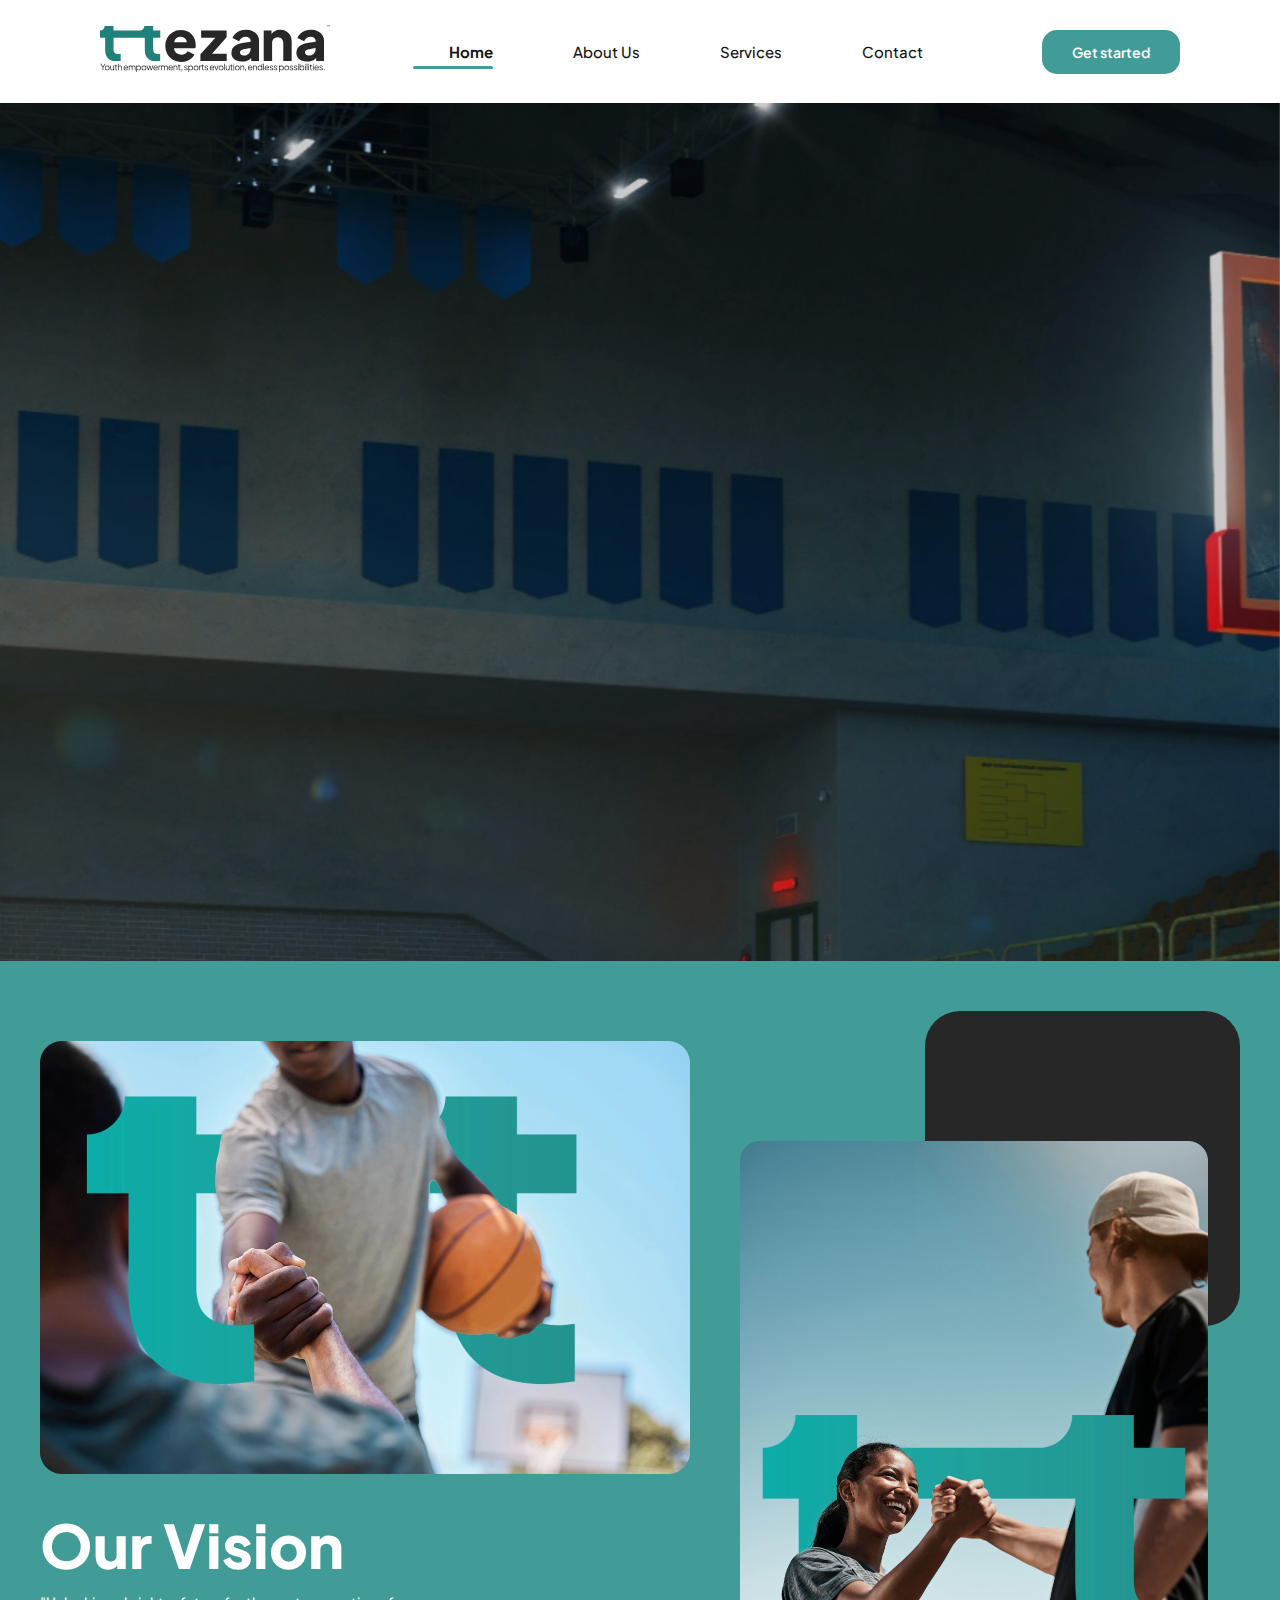
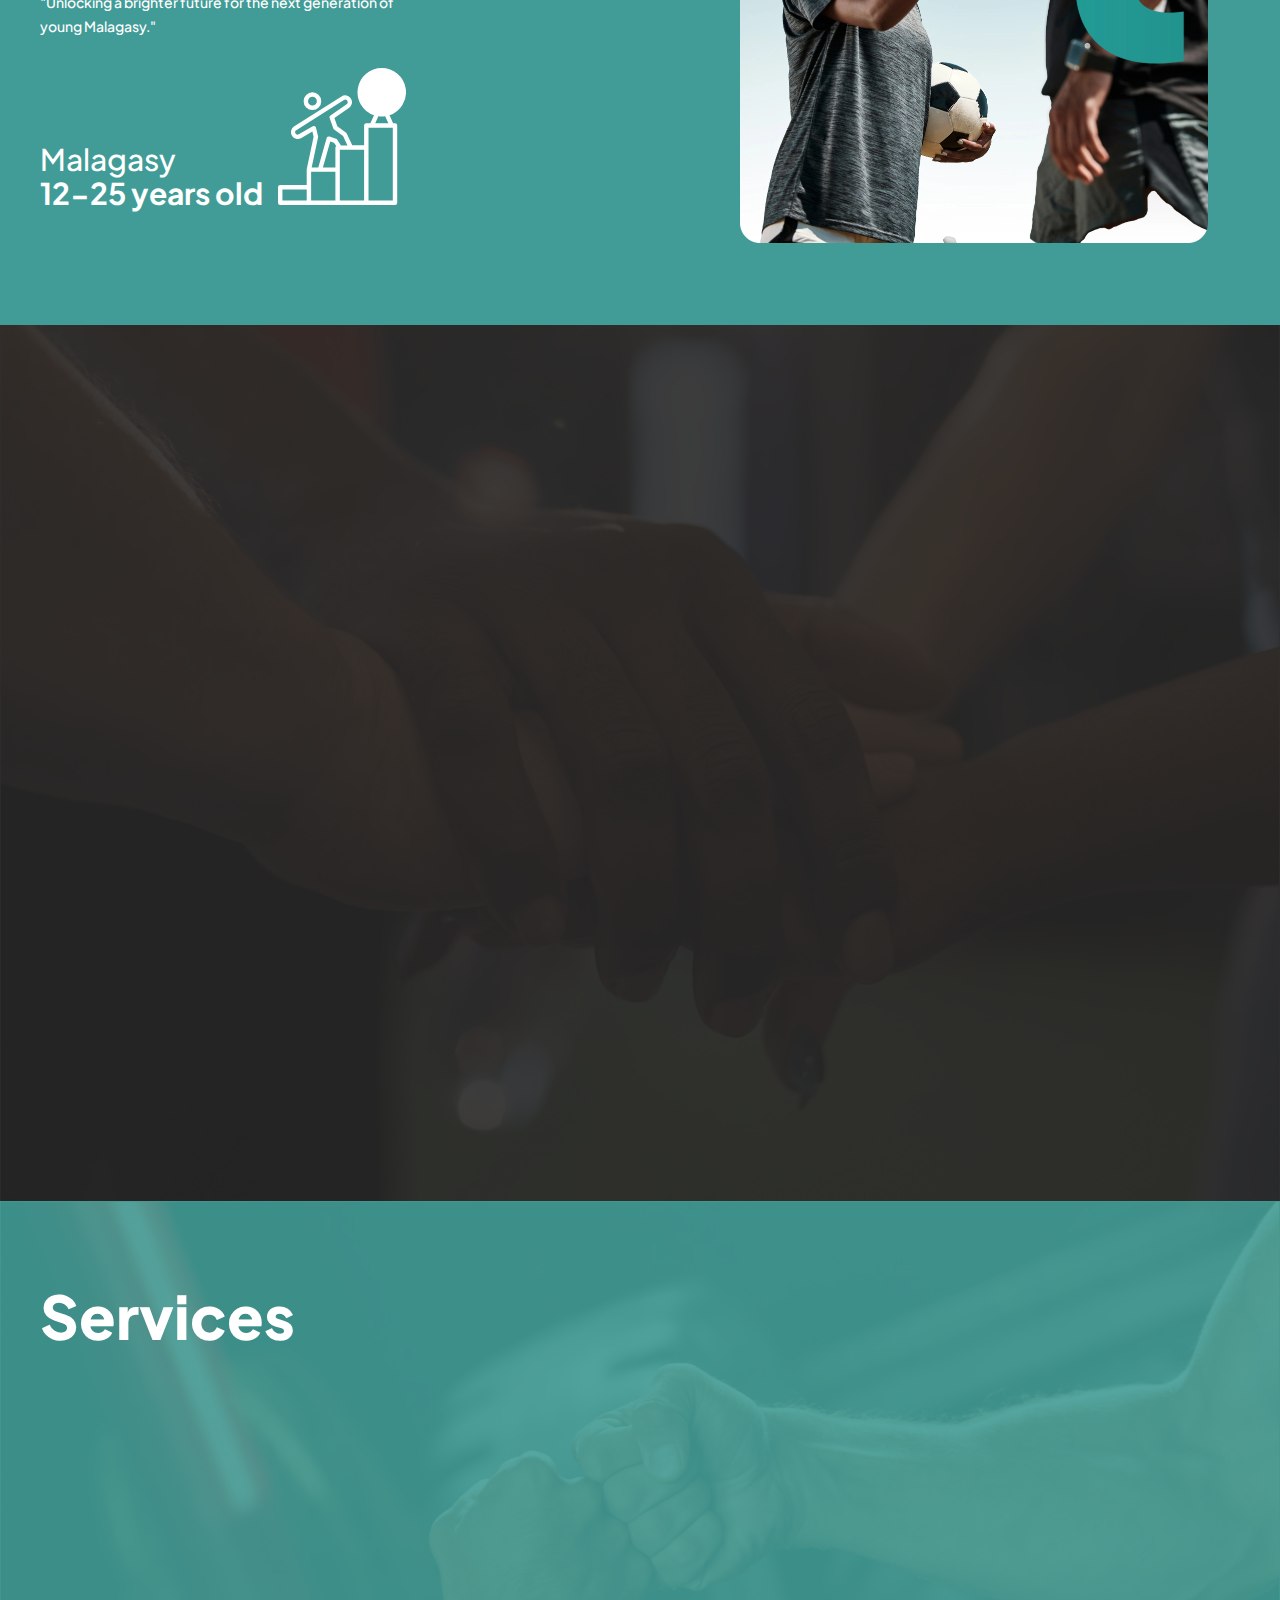
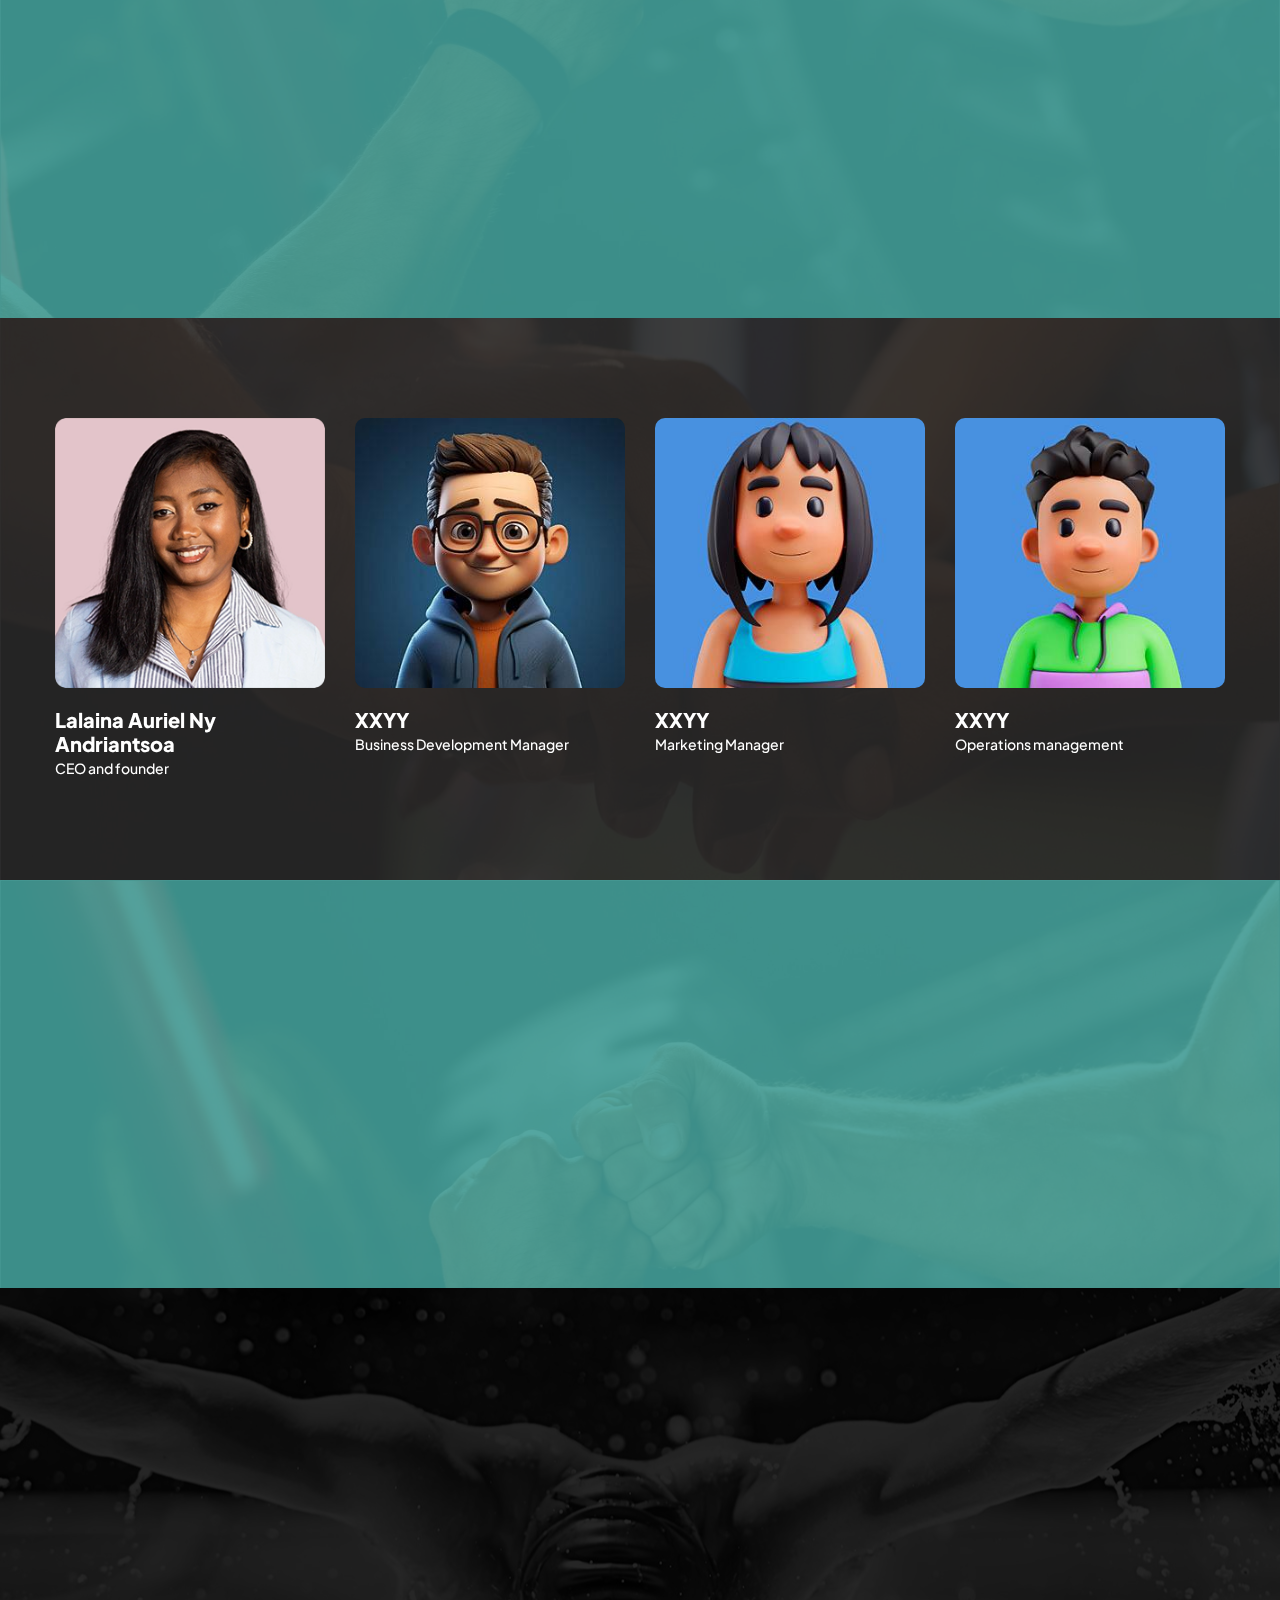
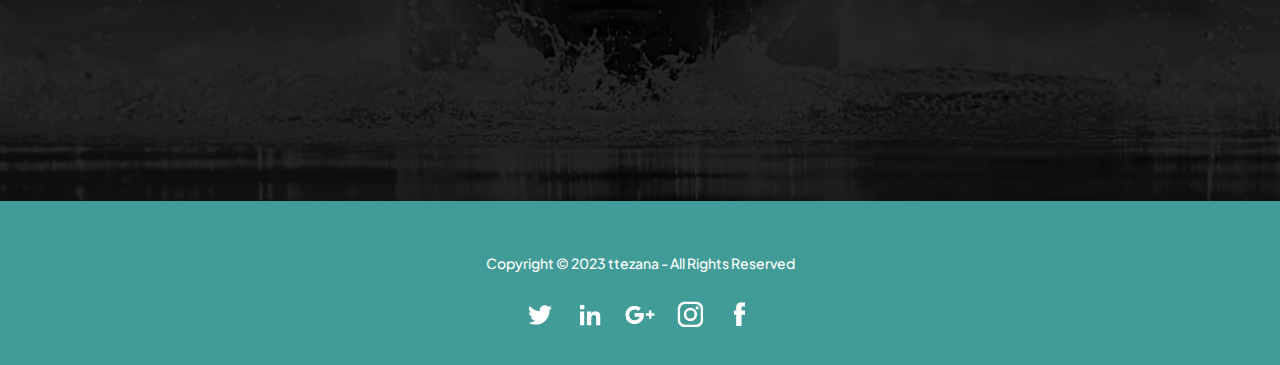
==== commit 6d226197: "maj farany" ====
--- a/index.html
+++ b/index.html
@@ -19,8 +19,8 @@
         <ul class="navbar-ul">
           <li class="active"><a href="index.html">Home</a></li>
           <li><a href="a-propos.html">About Us</a></li>
-          <li><a href="services.html">Services</a></li>
-          <li><a href="connect.html">Contact</a></li>
+          <li><a href="connect.html">Services</a></li>
+          <li><a href="">Contact</a></li>
         </ul>
       </nav>
       <a href="" class="btn btn-header"> Get started </a>
@@ -29,7 +29,7 @@
     <main>
       <div class="banner">
         <div class="wrapper">
-          <div class="banner-texte">
+          <div class="banner-texte animate fade_up delay-200">
             <h1>
               Youth empowerment, Sports evolution, Endless possibilities.
             </h1>
@@ -59,7 +59,7 @@
       </div>
       <div class="bg-blue">
         <div class="wrapper">
-          <div class="vision">
+          <div class="vision ">
             <div class="bloc-1">
               <img src="./assets/img/home-1.png" alt="" />
               <div class="texte">
@@ -88,13 +88,13 @@
         <div class="wrapper">
           <div class="about">
             <div class="deteail-ttezana">
-              <div class="img-about">
+              <div class="img-about animate fade_up delay-200">
                 <img src="./assets/img/about-1.jpg" alt="" />
               </div>
-              <div class="logo-white">
+              <div class="logo-white animate fade_up delay-200">
                 <img src="./assets/img/logo-2.svg" alt="" />
               </div>
-              <div class="logo-detail-text">
+              <div class="logo-detail-text animate fade_up delay-200">
                 TETEZANA is a social enterprise founded with the goal of
                 empowering young athletes in Madagascar. The platform connects
                 athletes with local and international opportunities while
@@ -109,11 +109,11 @@
               </div>
             </div>
             <div class="profil-detail">
-              <div class="profil">
+              <div class="profil animate fade_up delay-200">
                 <img src="./assets/img/profil.png" alt="" />
               </div>
-              <div class="titre-main">Lalaina Auriel Ny Andriantsoa</div>
-              <p>
+              <div class="titre-main animate fade_up delay-200">Lalaina Auriel Ny Andriantsoa</div>
+              <p class="animate fade_up delay-200">
                 Lalaina Auriel Ny Andriantsoa is a senior undergraduate
                 student from Madagascar at African Leadership University
                 Rwanda. She is committed to supporting and developing
@@ -139,19 +139,19 @@
             </div>
             <div class="services-grid">
               <div class="item-1">
-                <div class="icone">
+                <div class="icone animate fade_up delay-200">
                   <img src="./assets/img/talk.svg" alt="">
                 </div>
-                <div class="content">
+                <div class="content animate fade_up delay-300">
                   <p>This service consists of providing language courses to help individuals effectively communicate in an international setting, breaking down the barriers that can hinder international opportunities. The uniqueness of our service lies in the fact that the language learned is based on the individual's needs and preferred country of destination or work.
                   </p>
                 </div>
               </div>
               <div class="item-2">
-                <a href="./connect.html" class="icone">
+                <a href="./connect.html" class="icone animate fade_up delay-200">
                   <img src="./assets/img/connect.svg" alt="">
                 </a>
-                <div class="content">
+                <div class="content animate fade_up delay-300">
                   <p>
                     The aim of this service is to bridge the gap between Malagasy youths and local & international professional opportunities. This will be accomplished through Tetezana's partnerships with universities, companies, and organizations. The unique service connects every audience with opportunities that are best suited to their needs and status, as decided by Tetezana and themselves. These opportunities could include scholarships for student-athletes, volunteer/internship/work placements with sports-related organizations, or professional placements in clubs.
                   </p>
@@ -159,10 +159,10 @@
                 </div>
               </div>
               <div class="item-3">
-                <div class="icone">
+                <div class="icone animate fade_up delay-200">
                   <img src="./assets/img/unlock.svg" alt="">
                 </div>
-                <div class="content">
+                <div class="content animate fade_up delay-300">
                   <p>
                     Our service offering comprises delivering masterclasses, career development sessions, and connecting young people with mentors based on their specific interests and needs. Our service is exceptional because it offers participants the chance to receive guidance on breaking into the industry, learn from industry experts, and acquire skills that they will find useful in both their personal and professional lives.
                   </p>
@@ -175,8 +175,8 @@
       </div>
       <div class="bg-image-1">
         <div class="wrapper">
-          <div class="team">
-            <div class="item">
+          <div class="team ">
+            <div class="item ">
               <img src="./assets/img/profil.png" alt="" />
               <div class="nom">Lalaina Auriel Ny Andriantsoa</div>
               <div class="poste">
@@ -251,19 +251,19 @@
       <div class="bg-image-2">
         <div class="wrapper">
           <div class="partenaires">
-            <div class="titre-main">
+            <div class="titre-main animate fade_up delay-200">
               Partenaires
             </div>
             <div class="partenaires-slick">
-              <div class="item"><img src="./assets/img/fmbb.png" alt=""></div>
-              <div class="item"><img src="./assets/img/fmvb.png" alt=""></div>
-              <div class="item"><img src="./assets/img/fmf.png" alt=""></div>
-              <div class="item"><img src="./assets/img/fmbb.png" alt=""></div>
-              <div class="item"><img src="./assets/img/fmvb.png" alt=""></div>
-              <div class="item"><img src="./assets/img/fmf.png" alt=""></div>
-              <div class="item"><img src="./assets/img/fmbb.png" alt=""></div>
-              <div class="item"><img src="./assets/img/fmvb.png" alt=""></div>
-              <div class="item"><img src="./assets/img/fmf.png" alt=""></div>
+              <div class="item animate fade_up delay-200"><img src="./assets/img/fmbb.png" alt=""></div>
+              <div class="item animate fade_up delay-200"><img src="./assets/img/fmvb.png" alt=""></div>
+              <div class="item animate fade_up delay-200"><img src="./assets/img/fmf.png" alt=""></div>
+              <div class="item animate fade_up delay-200"><img src="./assets/img/fmbb.png" alt=""></div>
+              <div class="item animate fade_up delay-200"><img src="./assets/img/fmvb.png" alt=""></div>
+              <div class="item animate fade_up delay-200"><img src="./assets/img/fmf.png" alt=""></div>
+              <div class="item animate fade_up delay-200"><img src="./assets/img/fmbb.png" alt=""></div>
+              <div class="item animate fade_up delay-200"><img src="./assets/img/fmvb.png" alt=""></div>
+              <div class="item animate fade_up delay-200"><img src="./assets/img/fmf.png" alt=""></div>
             </div>
           </div>
         </div>
@@ -271,14 +271,14 @@
       <div class="bg-image-3">
         <div class="wrapper">
           <div class="contact">
-            <div class="titre-main">
+            <div class="titre-main animate fade_up delay-200">
               Let's Support them young athletes in Madagascar.
             </div>
             <div class="btn-group">
-              <a href="" class="btn btn-white">Get Involved</a>
-              <a href="" class="btn btn-border">Donate</a>
-            </div>
-            <div class="reseaux">
+              <a href="" class="btn btn-white animate fade_up delay-200">Get Involved</a>
+              <a href="" class="btn btn-border animate fade_up delay-200">Donate</a>
+            </div>
+            <div class="reseaux animate fade_up delay-200">
               <a href=""><img src="/assets/img/twitter.svg" alt="" /></a>
               <a href=""><img src="/assets/img/linkedin.svg" alt="" /></a>
               <a href=""><img src="/assets/img/google.svg" alt="" /></a>
--- a/style.min.css
+++ b/style.min.css
@@ -1 +1 @@
-@import"https://fonts.googleapis.com/css2?family=Plus+Jakarta+Sans:wght@400;500;700;800&display=swap";body{font:500 14px/24px "Plus Jakarta Sans",sans-serif;background:#fff;color:#fff}b,strong{font-weight:700}*::before,*::after{-webkit-box-sizing:border-box;box-sizing:border-box;-webkit-transition:all ease-in-out 400ms;transition:all ease-in-out 400ms}*{-webkit-box-sizing:border-box;box-sizing:border-box;margin:0;padding:0}a{text-decoration:none;-webkit-transition:all ease-in-out 400ms;transition:all ease-in-out 400ms;color:#014db9}ul{list-style:none}p:not(:last-of-type){margin-bottom:30px}#wrapper{position:relative;overflow-x:hidden;min-width:320px}::-webkit-scrollbar{width:6px}::-webkit-scrollbar-track{background:#f5f1f5}::-webkit-scrollbar-thumb{background:#191a33}.wrapper{position:relative;max-width:1380px;margin:0 auto;padding:0 40px}.btn{display:inline-block;padding:10px 30px;border-radius:15px;color:#fff;text-align:center;font-weight:600}h1,.titre-main{font:900 60px/70px "Plus jakarta sans"}.header{position:fixed;z-index:10;width:100%;display:-webkit-box;display:-ms-flexbox;display:flex;-webkit-box-pack:justify;-ms-flex-pack:justify;justify-content:space-between;padding:25px 100px;-webkit-box-align:center;-ms-flex-align:center;align-items:center;background:#fff}.header .logo a{display:block;width:230px}.header .logo img{width:100%;-o-object-fit:cover;object-fit:cover}.navbar-ul{display:-webkit-box;display:-ms-flexbox;display:flex;gap:80px;-webkit-box-align:center;-ms-flex-align:center;align-items:center}.navbar-ul li>a{display:inline-block;position:relative;font-size:15px;color:#161615}.navbar-ul li>a:after{content:"";position:absolute;width:0%;height:3px;border-radius:5px;bottom:-5px;right:0;background-color:#419c97}.navbar-ul li>a:hover::after{width:80px}.navbar-ul li.active a{font-weight:700}.navbar-ul li.active a::after{width:80px}.btn-header{background:#419c97}.footer{position:relative;background:#419c97;text-align:center;padding:50px 0 30px}.footer .reseaux{-webkit-box-pack:center;-ms-flex-pack:center;justify-content:center;margin-top:20px}.banner{position:relative}.banner .slick-slider{position:absolute}.banner-image{position:absolute;width:100%;height:100%;top:0;left:0;z-index:1}.banner-image img{display:block;-o-object-fit:cover;object-fit:cover;width:100%;height:100%}.banner::after{content:"";position:absolute;width:100%;height:100%;background:#000;top:0;left:0;opacity:.2;z-index:1}.banner .wrapper{position:inherit;display:grid;-webkit-box-align:center;-ms-flex-align:center;align-items:center;height:100%}.banner-texte{position:relative;z-index:2;margin:200px 0 100px;width:700px;padding:100px 0}.banner .chapo{margin-top:30px}.btn-group{margin-top:35px;width:450px;display:grid;grid-template-columns:1fr 1fr;gap:40px}.btn-white{background:#fff;color:#000}.btn-border{border:2px solid #fff}.reseaux{display:-webkit-box;display:-ms-flexbox;display:flex;gap:10px;-webkit-box-align:center;-ms-flex-align:center;align-items:center;margin-top:50px}.reseaux a{width:40px;height:40px;display:grid;-webkit-box-align:center;-ms-flex-align:center;align-items:center;-webkit-box-pack:center;-ms-flex-pack:center;justify-content:center}.reseaux a img{-webkit-transform:scale(0.7);transform:scale(0.7)}.bg-blue{position:relative;background:#419c97}.vision{position:relative;display:grid;grid-template-columns:1fr 1fr;padding:80px 0 120px}.vision .texte{margin-top:30px;padding-right:280px}.vision .texte .titre-main{margin-bottom:10px}.vision .picto{display:-webkit-box;display:-ms-flexbox;display:flex;margin-top:30px;font-size:30px;-webkit-box-align:end;-ms-flex-align:end;align-items:end;gap:15px}.vision .picto strong{display:block;margin-top:10px}.bloc-2{position:relative}.bloc-2 img{position:absolute;top:100px;display:block;left:50px;z-index:2}.bloc-2 .box{position:absolute;top:-30px;width:315px;height:315px;background-color:#272727;border-radius:35px;right:0;z-index:1}.bg-image-1{position:relative;background:url(./assets/img/about.jpg) no-repeat center;background-size:cover}.bg-image-1::after{content:"";position:absolute;width:100%;height:100%;background:#272727;top:0;left:0;opacity:.9;z-index:1}.about{position:relative;padding:100px 0;z-index:2;display:grid;grid-template-columns:1fr 1fr;gap:80px;-webkit-box-align:start;-ms-flex-align:start;align-items:start}.about .profil-detail .titre-main{font-size:45px;line-height:50px;margin:25px 0}.about .img-about{margin-bottom:30px}.about .img-about img{display:block;width:100%;height:300px;-o-object-fit:cover;object-fit:cover}.about .logo-detail-text{margin-top:30px}.team{padding:100px 0;position:relative;z-index:4;max-width:1500px}.team .item{margin:0 15px}.team .item img{width:100%;-o-object-fit:cover;object-fit:cover;border-radius:10px}.team .nom{font-size:20px;color:#fff;font-weight:800;margin-top:20px}.bg-image-2{position:relative;background:url(./assets/img/services.jpg) no-repeat top;background-size:cover}.bg-image-2::after{content:"";position:absolute;width:100%;height:100%;background:#419c97;top:0;left:0;opacity:.9;z-index:1}.services{position:relative;padding:80px 0 50px;z-index:2}.services-grid{margin:50px 0;display:grid;grid-template-columns:1fr 1fr 1fr;gap:30px}.services [class^=item] .icone{display:grid;-webkit-box-align:center;-ms-flex-align:center;align-items:center;-webkit-box-pack:center;-ms-flex-pack:center;justify-content:center;background:#fff;border-radius:10px;padding:20px 30px;margin-bottom:10px}.services [class^=item] .content{position:relative;background:#272727;padding:30px 10px 60px 30px;height:270px;overflow:hidden;-webkit-transition:all ease-in-out 400ms;transition:all ease-in-out 400ms}.services [class^=item] .content.show{height:75%;max-height:-webkit-fit-content;max-height:-moz-fit-content;max-height:fit-content}.services [class^=item] button{position:absolute;display:block;background:none;border:none;cursor:pointer;font:700 15px/25px "poppins";color:#fff;bottom:0;width:100%;left:0;text-align:left;padding:20px 30px;background:#272727}.services [class^=item]:nth-child(2) .content{background-color:#419c97}.services [class^=item]:nth-child(2) button{background-color:#419c97}.partenaires{position:relative;z-index:2;text-align:center;padding:80px 0}.partenaires-slick{margin:50px auto 0;max-width:600px}.bg-image-3{position:relative;background:#000}.bg-image-3::after{content:"";position:absolute;background-size:contain;width:100%;height:100%;background:url(./assets/img/contact.jpg) no-repeat center;top:0;left:0;opacity:.15;z-index:1}.contact{position:relative;z-index:2;padding:100px 0;max-width:800px}.slick-slider{position:relative;display:block;-webkit-box-sizing:border-box;box-sizing:border-box;-webkit-user-select:none;-moz-user-select:none;-ms-user-select:none;user-select:none;-webkit-touch-callout:none;-khtml-user-select:none;-ms-touch-action:pan-y;touch-action:pan-y;-webkit-tap-highlight-color:rgba(0,0,0,0)}.slick-list{position:relative;display:block;overflow:hidden;margin:0;padding:0;width:100%;height:100%}.slick-list:focus{outline:none}.slick-list.dragging{cursor:hand}.slick-slider .slick-track,.slick-slider .slick-list{-webkit-transform:translate3d(0 0, 0);transform:translate3d(0, 0, 0);width:100%;height:100%}.slick-track{position:relative;top:0;left:0;display:block}.slick-track:before,.slick-track:after{display:table;content:""}.slick-track:after{clear:both}.slick-loading .slick-track{visibility:hidden}.slick-slide{display:none;float:left;height:100%;min-height:1px}[dir=rtl] .slick-slide{float:right}.slick-slide img{display:block}.slick-slide.slick-loading img{display:none}.slick-slide.dragging img{pointer-events:none}.slick-initialized .slick-slide{display:block}.slick-loading .slick-slide{visibility:hidden}.slick-vertical .slick-slide{display:block;height:auto;border:1px solid rgba(0,0,0,0)}.slick-dots{font-size:0;line-height:0;text-align:center}.slick-dots li{display:inline-block;vertical-align:top}.slick-dots button{width:10px;height:10px;border-radius:50%;border:none;background:#fff;-webkit-transition:all ease-in-out 400ms;transition:all ease-in-out 400ms;padding:0;font-size:0}.slick-dots li.slick-active button{background:#000}.slick-arrow{width:60px;height:60px;border:0;padding:0;font-size:0;cursor:pointer}.slick-disabled{opacity:.5;cursor:default}.slick-prev{background:url("../images/arrow_prev.svg") 50% no-repeat #fff}.slick-next{background:url("../images/arrow_next.svg") 50% no-repeat #fff}.intro{color:#272727;margin:80px 0}.intro-grid{display:grid;grid-template-columns:1fr 1fr;gap:200px;margin-top:30px}.formulaire{position:relative;padding:100px 0}input,select{background:none;border:1px solid #fff;border-radius:10px;color:#fff;font-size:16px;height:50px;padding:0 30px}input::-webkit-input-placeholder, select::-webkit-input-placeholder{color:#77c0bd}input::-moz-placeholder, select::-moz-placeholder{color:#77c0bd}input:-ms-input-placeholder, select:-ms-input-placeholder{color:#77c0bd}input::-ms-input-placeholder, select::-ms-input-placeholder{color:#77c0bd}input::placeholder,select::placeholder{color:#77c0bd}.info-perso{display:grid;margin-top:50px;grid-template-columns:1fr 1fr;gap:50px}/*# sourceMappingURL=style.min.css.map */+@import"https://fonts.googleapis.com/css2?family=Plus+Jakarta+Sans:wght@400;500;700;800&display=swap";body{font:500 14px/24px "Plus Jakarta Sans",sans-serif;background:#fff;color:#fff}b,strong{font-weight:700}*::before,*::after{-webkit-box-sizing:border-box;box-sizing:border-box;-webkit-transition:all ease-in-out 400ms;transition:all ease-in-out 400ms}*{-webkit-box-sizing:border-box;box-sizing:border-box;margin:0;padding:0}a{text-decoration:none;-webkit-transition:all ease-in-out 400ms;transition:all ease-in-out 400ms;color:#014db9}ul{list-style:none}p:not(:last-of-type){margin-bottom:30px}#wrapper{position:relative;overflow-x:hidden;min-width:320px}::-webkit-scrollbar{width:6px}::-webkit-scrollbar-track{background:#f5f1f5}::-webkit-scrollbar-thumb{background:#191a33}.wrapper{position:relative;max-width:1380px;margin:0 auto;padding:0 40px}.btn{display:inline-block;padding:10px 30px;border-radius:15px;color:#fff;text-align:center;font-weight:600}h1,.titre-main{font:900 60px/70px "Plus jakarta sans"}.nice-select{-webkit-tap-highlight-color:rgba(0,0,0,0);background-color:#fff;border-radius:5px;border:solid 1px #e8e8e8;-webkit-box-sizing:border-box;box-sizing:border-box;clear:both;cursor:pointer;display:block;float:left;font-family:inherit;font-size:14px;font-weight:normal;height:42px;line-height:40px;outline:none;padding-left:18px;padding-right:30px;position:relative;text-align:left !important;-webkit-transition:all .2s ease-in-out;transition:all .2s ease-in-out;-webkit-user-select:none;-moz-user-select:none;-ms-user-select:none;user-select:none;white-space:nowrap;width:auto}.nice-select:hover{border-color:#dbdbdb}.nice-select:active,.nice-select.open,.nice-select:focus{border-color:#999}.nice-select:after{border-bottom:2px solid #999;border-right:2px solid #999;content:"";display:block;height:5px;margin-top:-4px;pointer-events:none;position:absolute;right:12px;top:50%;-webkit-transform-origin:66% 66%;transform-origin:66% 66%;-webkit-transform:rotate(45deg);transform:rotate(45deg);-webkit-transition:all .15s ease-in-out;transition:all .15s ease-in-out;width:5px}.nice-select.open:after{-webkit-transform:rotate(-135deg);transform:rotate(-135deg)}.nice-select.open .list{opacity:1;pointer-events:auto;-webkit-transform:scale(1) translateY(0);transform:scale(1) translateY(0)}.nice-select.disabled{border-color:#ededed;color:#999;pointer-events:none}.nice-select.disabled:after{border-color:#ccc}.nice-select.wide{width:100%}.nice-select.wide .list{left:0 !important;right:0 !important}.nice-select.right{float:right}.nice-select.right .list{left:auto;right:0}.nice-select.small{font-size:12px;height:36px;line-height:34px}.nice-select.small:after{height:4px;width:4px}.nice-select.small .option{line-height:34px;min-height:34px}.nice-select .list{background-color:#fff;border-radius:5px;-webkit-box-shadow:0 0 0 1px rgba(68,68,68,.11);box-shadow:0 0 0 1px rgba(68,68,68,.11);-webkit-box-sizing:border-box;box-sizing:border-box;margin-top:4px;opacity:0;overflow:hidden;padding:0;pointer-events:none;position:absolute;top:100%;left:0;-webkit-transform-origin:50% 0;transform-origin:50% 0;-webkit-transform:scale(0.75) translateY(-21px);transform:scale(0.75) translateY(-21px);-webkit-transition:all .2s cubic-bezier(0.5, 0, 0, 1.25),opacity .15s ease-out;transition:all .2s cubic-bezier(0.5, 0, 0, 1.25),opacity .15s ease-out;z-index:9}.nice-select .list:hover .option:not(:hover){background-color:rgba(0,0,0,0) !important}.nice-select .option{cursor:pointer;font-weight:400;line-height:40px;list-style:none;min-height:40px;outline:none;padding-left:18px;padding-right:29px;text-align:left;-webkit-transition:all .2s;transition:all .2s}.nice-select .option:hover,.nice-select .option.focus,.nice-select .option.selected.focus{background-color:#f6f6f6}.nice-select .option.selected{font-weight:bold}.nice-select .option.disabled{background-color:rgba(0,0,0,0);color:#999;cursor:default}.no-csspointerevents .nice-select .list{display:none}.no-csspointerevents .nice-select.open .list{display:block}.animate.fade_in{opacity:0;-webkit-transition:opacity 600ms ease-out;transition:opacity 600ms ease-out;-webkit-transition-delay:0ms;transition-delay:0ms}.animate.fade_in.play{opacity:1}.animate.fade_up{opacity:0;-webkit-transition:opacity 600ms ease-out,-webkit-transform 600ms ease-out;transition:opacity 600ms ease-out,-webkit-transform 600ms ease-out;transition:opacity 600ms ease-out,transform 600ms ease-out;transition:opacity 600ms ease-out,transform 600ms ease-out,-webkit-transform 600ms ease-out;-webkit-transition-delay:0ms;transition-delay:0ms}.animate.fade_up.play{opacity:1;-webkit-transform:translateY(0);transform:translateY(0)}.animate.fade_down{opacity:0;-webkit-transition:opacity 600ms ease-out,-webkit-transform 600ms ease-out;transition:opacity 600ms ease-out,-webkit-transform 600ms ease-out;transition:opacity 600ms ease-out,transform 600ms ease-out;transition:opacity 600ms ease-out,transform 600ms ease-out,-webkit-transform 600ms ease-out;-webkit-transition-delay:0ms;transition-delay:0ms}.animate.fade_down.play{opacity:1;-webkit-transform:translateY(0);transform:translateY(0)}.animate.fade_left{opacity:0;-webkit-transition:opacity 600ms ease-out,-webkit-transform 600ms ease-out;transition:opacity 600ms ease-out,-webkit-transform 600ms ease-out;transition:opacity 600ms ease-out,transform 600ms ease-out;transition:opacity 600ms ease-out,transform 600ms ease-out,-webkit-transform 600ms ease-out;-webkit-transition-delay:0ms;transition-delay:0ms}.animate.fade_left.play{opacity:1;-webkit-transform:translateX(0);transform:translateX(0)}.animate.fade_right{opacity:0;-webkit-transition:opacity 600ms ease-out,-webkit-transform 600ms ease-out;transition:opacity 600ms ease-out,-webkit-transform 600ms ease-out;transition:opacity 600ms ease-out,transform 600ms ease-out;transition:opacity 600ms ease-out,transform 600ms ease-out,-webkit-transform 600ms ease-out;-webkit-transition-delay:0ms;transition-delay:0ms}.animate.fade_right.play{opacity:1;-webkit-transform:translateX(0);transform:translateX(0)}.animate.zoom_in{opacity:0;-webkit-transform:scale(0.9);transform:scale(0.9);-webkit-transition:opacity 400ms ease-out,-webkit-transform 800ms ease-out;transition:opacity 400ms ease-out,-webkit-transform 800ms ease-out;transition:opacity 400ms ease-out,transform 800ms ease-out;transition:opacity 400ms ease-out,transform 800ms ease-out,-webkit-transform 800ms ease-out;-webkit-transition-delay:0ms;transition-delay:0ms}.animate.zoom_in.play{opacity:1;-webkit-transform:scale(1);transform:scale(1)}.animate.rotate{-webkit-transform:rotate(-20deg);transform:rotate(-20deg);-webkit-transition:-webkit-transform 400ms ease-out;transition:-webkit-transform 400ms ease-out;transition:transform 400ms ease-out;transition:transform 400ms ease-out, -webkit-transform 400ms ease-out;-webkit-transition-delay:0ms;transition-delay:0ms}.animate.play.rotate{-webkit-transform:rotate(0deg);transform:rotate(0deg)}@media(min-width: 1201px){.animate.fade_up{-webkit-transform:translateY(40px);transform:translateY(40px)}.animate.fade_down{-webkit-transform:translateY(-40px);transform:translateY(-40px)}.animate.fade_left{-webkit-transform:translateX(-40px);transform:translateX(-40px)}.animate.fade_right{-webkit-transform:translateX(40px);transform:translateX(40px)}.animate.clip_ttb{-webkit-clip-path:inset(0 0 100% 0);clip-path:inset(0 0 100% 0);-webkit-transition:-webkit-clip-path 800ms ease-out;transition:-webkit-clip-path 800ms ease-out;transition:clip-path 800ms ease-out;transition:clip-path 800ms ease-out, -webkit-clip-path 800ms ease-out}.animate.clip_ttb.play{-webkit-clip-path:inset(-1px -1px -1px -1px);clip-path:inset(-1px -1px -1px -1px)}.animate.clip_btt{-webkit-clip-path:inset(100% 0 0 0);clip-path:inset(100% 0 0 0);-webkit-transition:-webkit-clip-path 800ms ease-out;transition:-webkit-clip-path 800ms ease-out;transition:clip-path 800ms ease-out;transition:clip-path 800ms ease-out, -webkit-clip-path 800ms ease-out}.animate.clip_btt.play{-webkit-clip-path:inset(-1px -1px -1px -1px);clip-path:inset(-1px -1px -1px -1px)}.animate.clip_ltr{-webkit-clip-path:inset(0 100% 0 0);clip-path:inset(0 100% 0 0);-webkit-transition:-webkit-clip-path 800ms ease-out;transition:-webkit-clip-path 800ms ease-out;transition:clip-path 800ms ease-out;transition:clip-path 800ms ease-out, -webkit-clip-path 800ms ease-out}.animate.clip_ltr.play{-webkit-clip-path:inset(-1px -1px -1px -1px);clip-path:inset(-1px -1px -1px -1px)}.animate.clip_rtl{-webkit-clip-path:inset(0 0 0 100%);clip-path:inset(0 0 0 100%);-webkit-transition:-webkit-clip-path 800ms ease-out;transition:-webkit-clip-path 800ms ease-out;transition:clip-path 800ms ease-out;transition:clip-path 800ms ease-out, -webkit-clip-path 800ms ease-out}.animate.clip_rtl.play{-webkit-clip-path:inset(-1px -1px -1px -1px);clip-path:inset(-1px -1px -1px -1px)}.animate.delay-200{-webkit-transition-delay:200ms;transition-delay:200ms}.animate.delay-300{-webkit-transition-delay:300ms;transition-delay:300ms}.animate.delay-400{-webkit-transition-delay:400ms;transition-delay:400ms}.animate.delay-500{-webkit-transition-delay:500ms;transition-delay:500ms}.animate.delay-600{-webkit-transition-delay:600ms;transition-delay:600ms}.animate.delay-700{-webkit-transition-delay:700ms;transition-delay:700ms}.animate.delay-800{-webkit-transition-delay:800ms;transition-delay:800ms}.animate.delay-900{-webkit-transition-delay:900ms;transition-delay:900ms}.animate.delay-1000{-webkit-transition-delay:1000ms;transition-delay:1000ms}.animate.delay-1100{-webkit-transition-delay:1100ms;transition-delay:1100ms}.animate.delay-1200{-webkit-transition-delay:1200ms;transition-delay:1200ms}}@media(max-width: 1200px){.animate.fade_in.play,.animate.fade_up.play,.animate.rotate.play{-webkit-transition-delay:300ms;transition-delay:300ms}.animate.clip_ttb,.animate.clip_ltr,.animate.clip_rtl{opacity:0;-webkit-transition:opacity 800ms ease-out;transition:opacity 800ms ease-out;-webkit-transition-delay:0ms;transition-delay:0ms}.animate.clip_ttb.play,.animate.clip_ltr.play,.animate.clip_rtl.play{opacity:1;-webkit-transition-delay:300ms;transition-delay:300ms}}.animate .fade_in{opacity:0;-webkit-transition:opacity 600ms ease-out;transition:opacity 600ms ease-out;-webkit-transition-delay:0ms;transition-delay:0ms}.animate.play .fade_in{opacity:1}.animate .fade_up{opacity:0;-webkit-transition:opacity 600ms ease-out,-webkit-transform 600ms ease-out;transition:opacity 600ms ease-out,-webkit-transform 600ms ease-out;transition:opacity 600ms ease-out,transform 600ms ease-out;transition:opacity 600ms ease-out,transform 600ms ease-out,-webkit-transform 600ms ease-out;-webkit-transition-delay:0ms;transition-delay:0ms}.animate.play .fade_up{opacity:1;-webkit-transform:translateY(0);transform:translateY(0)}.animate .fade_down{opacity:0;-webkit-transition:opacity 600ms ease-out,-webkit-transform 600ms ease-out;transition:opacity 600ms ease-out,-webkit-transform 600ms ease-out;transition:opacity 600ms ease-out,transform 600ms ease-out;transition:opacity 600ms ease-out,transform 600ms ease-out,-webkit-transform 600ms ease-out;-webkit-transition-delay:0ms;transition-delay:0ms}.animate.play .fade_down{opacity:1;-webkit-transform:translateY(0);transform:translateY(0)}.animate .fade_left{opacity:0;-webkit-transition:opacity 600ms ease-out,-webkit-transform 600ms ease-out;transition:opacity 600ms ease-out,-webkit-transform 600ms ease-out;transition:opacity 600ms ease-out,transform 600ms ease-out;transition:opacity 600ms ease-out,transform 600ms ease-out,-webkit-transform 600ms ease-out;-webkit-transition-delay:0ms;transition-delay:0ms}.animate.play .fade_right{opacity:1;-webkit-transform:translateX(0);transform:translateX(0)}.animate .fade_right{opacity:0;-webkit-transition:opacity 600ms ease-out,-webkit-transform 600ms ease-out;transition:opacity 600ms ease-out,-webkit-transform 600ms ease-out;transition:opacity 600ms ease-out,transform 600ms ease-out;transition:opacity 600ms ease-out,transform 600ms ease-out,-webkit-transform 600ms ease-out;-webkit-transition-delay:0ms;transition-delay:0ms}.animate.play .fade_left{opacity:1;-webkit-transform:translateX(0);transform:translateX(0)}.animate .zoom_in{opacity:0;-webkit-transform:scale(0.9);transform:scale(0.9);-webkit-transition:opacity 400ms ease-out,-webkit-transform 800ms ease-out;transition:opacity 400ms ease-out,-webkit-transform 800ms ease-out;transition:opacity 400ms ease-out,transform 800ms ease-out;transition:opacity 400ms ease-out,transform 800ms ease-out,-webkit-transform 800ms ease-out;-webkit-transition-delay:0ms;transition-delay:0ms}.animate.play .zoom_in{opacity:1;-webkit-transform:scale(1);transform:scale(1)}.animate .rotate{-webkit-transform:rotate(-20deg);transform:rotate(-20deg);-webkit-transition:-webkit-transform 400ms ease-out;transition:-webkit-transform 400ms ease-out;transition:transform 400ms ease-out;transition:transform 400ms ease-out, -webkit-transform 400ms ease-out;-webkit-transition-delay:0ms;transition-delay:0ms}.animate.play .rotate{-webkit-transform:rotate(0deg);transform:rotate(0deg)}@media(min-width: 1201px){.animate .fade_up{-webkit-transform:translateY(40px);transform:translateY(40px)}.animate .fade_down{-webkit-transform:translateY(-40px);transform:translateY(-40px)}.animate .fade_left{-webkit-transform:translateX(-40px);transform:translateX(-40px)}.animate .fade_right{-webkit-transform:translateX(40px);transform:translateX(40px)}.animate .delay-200{-webkit-transition-delay:200ms;transition-delay:200ms}.animate .delay-300{-webkit-transition-delay:300ms;transition-delay:300ms}.animate .delay-400{-webkit-transition-delay:400ms;transition-delay:400ms}.animate .delay-500{-webkit-transition-delay:500ms;transition-delay:500ms}.animate .delay-600{-webkit-transition-delay:600ms;transition-delay:600ms}.animate .delay-700{-webkit-transition-delay:700ms;transition-delay:700ms}.animate .delay-800{-webkit-transition-delay:800ms;transition-delay:800ms}.animate .delay-900{-webkit-transition-delay:900ms;transition-delay:900ms}.animate .delay-1000{-webkit-transition-delay:1000ms;transition-delay:1000ms}.animate .delay-1100{-webkit-transition-delay:1100ms;transition-delay:1100ms}.animate .delay-1200{-webkit-transition-delay:1200ms;transition-delay:1200ms}}@media(max-width: 1200px){.animate.play .fade_in,.animate.play .fade_up,.animate.play .rotate,.animate.play .zoom_in{-webkit-transition-delay:300ms;transition-delay:300ms}}.wave{-webkit-animation:wave 6s ease-in-out infinite;animation:wave 6s ease-in-out infinite}@-webkit-keyframes wave{0%{left:-3vw;-webkit-transform:rotate(-1deg);transform:rotate(-1deg)}50%{left:0;-webkit-transform:rotate(1deg);transform:rotate(1deg)}100%{left:-3vw;-webkit-transform:rotate(-1deg);transform:rotate(-1deg)}}@keyframes wave{0%{left:-3vw;-webkit-transform:rotate(-1deg);transform:rotate(-1deg)}50%{left:0;-webkit-transform:rotate(1deg);transform:rotate(1deg)}100%{left:-3vw;-webkit-transform:rotate(-1deg);transform:rotate(-1deg)}}.header{position:fixed;z-index:10;width:100%;display:-webkit-box;display:-ms-flexbox;display:flex;-webkit-box-pack:justify;-ms-flex-pack:justify;justify-content:space-between;padding:25px 100px;-webkit-box-align:center;-ms-flex-align:center;align-items:center;background:#fff;-webkit-transition:all ease-in-out 400ms;transition:all ease-in-out 400ms}.header .logo a{display:block;width:230px}.header .logo img{width:100%;-o-object-fit:cover;object-fit:cover}.sticky .header{-webkit-box-shadow:0 0 30px 0 rgba(0,0,0,.1);box-shadow:0 0 30px 0 rgba(0,0,0,.1);padding:15px 100px}.navbar-ul{display:-webkit-box;display:-ms-flexbox;display:flex;gap:80px;-webkit-box-align:center;-ms-flex-align:center;align-items:center}.navbar-ul li>a{display:inline-block;position:relative;font-size:15px;color:#161615}.navbar-ul li>a:after{content:"";position:absolute;width:0%;height:3px;border-radius:5px;bottom:-5px;right:0;background-color:#419c97}.navbar-ul li>a:hover::after{width:80px}.navbar-ul li.active a{font-weight:700}.navbar-ul li.active a::after{width:80px}.btn-header{background:#419c97}.footer{position:relative;background:#419c97;text-align:center;padding:50px 0 30px}.footer .reseaux{-webkit-box-pack:center;-ms-flex-pack:center;justify-content:center;margin-top:20px}.banner{position:relative}.banner .slick-slider{position:absolute}.banner-image{position:absolute;width:100%;height:100%;top:0;left:0;z-index:1}.banner-image img{display:block;-o-object-fit:cover;object-fit:cover;width:100%;height:100%}.banner::after{content:"";position:absolute;width:100%;height:100%;background:#000;top:0;left:0;opacity:.2;z-index:1}.banner .wrapper{position:inherit;display:grid;-webkit-box-align:center;-ms-flex-align:center;align-items:center;height:100%}.banner-texte{position:relative;z-index:2;margin:200px 0 100px;width:700px;padding:100px 0}.banner .chapo{margin-top:30px}.btn-group{margin-top:35px;width:450px;display:grid;grid-template-columns:1fr 1fr;gap:40px}.btn-white{background:#fff;color:#000}.btn-border{border:2px solid #fff}.reseaux{display:-webkit-box;display:-ms-flexbox;display:flex;gap:10px;-webkit-box-align:center;-ms-flex-align:center;align-items:center;margin-top:50px}.reseaux a{width:40px;height:40px;display:grid;-webkit-box-align:center;-ms-flex-align:center;align-items:center;-webkit-box-pack:center;-ms-flex-pack:center;justify-content:center}.reseaux a img{-webkit-transform:scale(0.7);transform:scale(0.7)}.bg-blue{position:relative;background:#419c97}.vision{position:relative;display:grid;grid-template-columns:1fr 1fr;padding:80px 0 120px}.vision .texte{margin-top:30px;padding-right:280px}.vision .texte .titre-main{margin-bottom:10px}.vision .picto{display:-webkit-box;display:-ms-flexbox;display:flex;margin-top:30px;font-size:30px;-webkit-box-align:end;-ms-flex-align:end;align-items:end;gap:15px}.vision .picto strong{display:block;margin-top:10px}.bloc-2{position:relative}.bloc-2 img{position:absolute;top:100px;display:block;left:50px;z-index:2}.bloc-2 .box{position:absolute;top:-30px;width:315px;height:315px;background-color:#272727;border-radius:35px;right:0;z-index:1}.bg-image-1{position:relative;background:url(./assets/img/about.jpg) no-repeat center;background-size:cover}.bg-image-1::after{content:"";position:absolute;width:100%;height:100%;background:#272727;top:0;left:0;opacity:.9;z-index:1}.about{position:relative;padding:100px 0;z-index:2;display:grid;grid-template-columns:1fr 1fr;gap:80px;-webkit-box-align:start;-ms-flex-align:start;align-items:start}.about .profil-detail .titre-main{font-size:45px;line-height:50px;margin:25px 0}.about .img-about{margin-bottom:30px}.about .img-about img{display:block;width:100%;height:300px;-o-object-fit:cover;object-fit:cover}.about .logo-detail-text{margin-top:30px}.team{padding:100px 0;position:relative;z-index:4;max-width:1500px}.team .item{margin:0 15px}.team .item img{width:100%;-o-object-fit:cover;object-fit:cover;border-radius:10px}.team .nom{font-size:20px;color:#fff;font-weight:800;margin-top:20px}.bg-image-2{position:relative;background:url(./assets/img/services.jpg) no-repeat top;background-size:cover}.bg-image-2::after{content:"";position:absolute;width:100%;height:100%;background:#419c97;top:0;left:0;opacity:.9;z-index:1}.services{position:relative;padding:80px 0 50px;z-index:2}.services-grid{margin:50px 0;display:grid;grid-template-columns:1fr 1fr 1fr;gap:30px}.services [class^=item] .icone{display:grid;-webkit-box-align:center;-ms-flex-align:center;align-items:center;-webkit-box-pack:center;-ms-flex-pack:center;justify-content:center;background:#fff;border-radius:10px;padding:20px 30px;margin-bottom:10px}.services [class^=item] .content{position:relative;background:#272727;padding:30px 10px 60px 30px;height:270px;overflow:hidden;-webkit-transition:all ease-in-out 400ms;transition:all ease-in-out 400ms}.services [class^=item] .content.show{height:75%;max-height:-webkit-fit-content;max-height:-moz-fit-content;max-height:fit-content}.services [class^=item] button{position:absolute;display:block;background:none;border:none;cursor:pointer;font:700 15px/25px "poppins";color:#fff;bottom:0;width:100%;left:0;text-align:left;padding:20px 30px;background:#272727}.services [class^=item]:nth-child(2) .content{background-color:#419c97}.services [class^=item]:nth-child(2) button{background-color:#419c97}.partenaires{position:relative;z-index:2;text-align:center;padding:80px 0}.partenaires-slick{margin:50px auto 0;max-width:600px}.bg-image-3{position:relative;background:#000}.bg-image-3::after{content:"";position:absolute;background-size:contain;width:100%;height:100%;background:url(./assets/img/contact.jpg) no-repeat center;top:0;left:0;opacity:.15;z-index:1}.contact{position:relative;z-index:2;padding:100px 0;max-width:800px}.slick-slider{position:relative;display:block;-webkit-box-sizing:border-box;box-sizing:border-box;-webkit-user-select:none;-moz-user-select:none;-ms-user-select:none;user-select:none;-webkit-touch-callout:none;-khtml-user-select:none;-ms-touch-action:pan-y;touch-action:pan-y;-webkit-tap-highlight-color:rgba(0,0,0,0)}.slick-list{position:relative;display:block;overflow:hidden;margin:0;padding:0;width:100%;height:100%}.slick-list:focus{outline:none}.slick-list.dragging{cursor:hand}.slick-slider .slick-track,.slick-slider .slick-list{-webkit-transform:translate3d(0 0, 0);transform:translate3d(0, 0, 0);width:100%;height:100%}.slick-track{position:relative;top:0;left:0;display:block}.slick-track:before,.slick-track:after{display:table;content:""}.slick-track:after{clear:both}.slick-loading .slick-track{visibility:hidden}.slick-slide{display:none;float:left;height:100%;min-height:1px}[dir=rtl] .slick-slide{float:right}.slick-slide img{display:block}.slick-slide.slick-loading img{display:none}.slick-slide.dragging img{pointer-events:none}.slick-initialized .slick-slide{display:block}.slick-loading .slick-slide{visibility:hidden}.slick-vertical .slick-slide{display:block;height:auto;border:1px solid rgba(0,0,0,0)}.slick-dots{font-size:0;line-height:0;text-align:center}.slick-dots li{display:inline-block;vertical-align:top}.slick-dots button{width:10px;height:10px;border-radius:50%;border:none;background:#fff;-webkit-transition:all ease-in-out 400ms;transition:all ease-in-out 400ms;padding:0;font-size:0}.slick-dots li.slick-active button{background:#000}.slick-arrow{width:60px;height:60px;border:0;padding:0;font-size:0;cursor:pointer}.slick-disabled{opacity:.5;cursor:default}.slick-prev{background:url("../images/arrow_prev.svg") 50% no-repeat #fff}.slick-next{background:url("../images/arrow_next.svg") 50% no-repeat #fff}.connect .banner-texte{width:768px}.connect .banner-texte p{width:700px}.intro{color:#272727;margin:80px 0}.intro-grid{display:grid;grid-template-columns:1fr 1fr;gap:200px;margin-top:30px}.formulaire{position:relative;padding:80px 0}input{background:none;border:1px solid #fff;border-radius:10px;color:#fff;font-size:14px;height:50px;padding:0 20px;font-family:"poppins";width:100%}input::-webkit-input-placeholder{color:#77c0bd}input::-moz-placeholder{color:#77c0bd}input:-ms-input-placeholder{color:#77c0bd}input::-ms-input-placeholder{color:#77c0bd}input::placeholder{color:#77c0bd}label{display:block;margin-bottom:10px;font-size:16px;font-weight:500}.nice-select{background:none;height:50px;border-radius:10px;font-size:14px;line-height:50px;width:100%;z-index:10}.nice-select:after{border:none;background:url(./assets/img/select.svg) no-repeat center;height:20px;width:20px;-webkit-transform:rotate(0);transform:rotate(0);top:15px;margin-top:0}.nice-select.open::after{-webkit-transform:none;transform:none}.nice-select:active,.nice-select.open,.nice-select:focus{border-color:#fff}.nice-select .option:hover,.nice-select .option.focus,.nice-select .option.selected.focus{background:#272727}.formulaire .nice-select .list{width:100%;background:#a6d6d4}.info-perso{display:grid;margin-top:50px;grid-template-columns:1fr 1fr;gap:50px}.info-student{margin-top:50px;display:grid;grid-template-columns:1fr 1fr;gap:50px}.quetions{display:grid;gap:50px;margin-top:50px;width:calc(50% - 25px)}.btn-submit{font-size:15px;font-family:"poppins";width:200px;border:none;height:50px;margin-top:50px;cursor:pointer}/*# sourceMappingURL=style.min.css.map */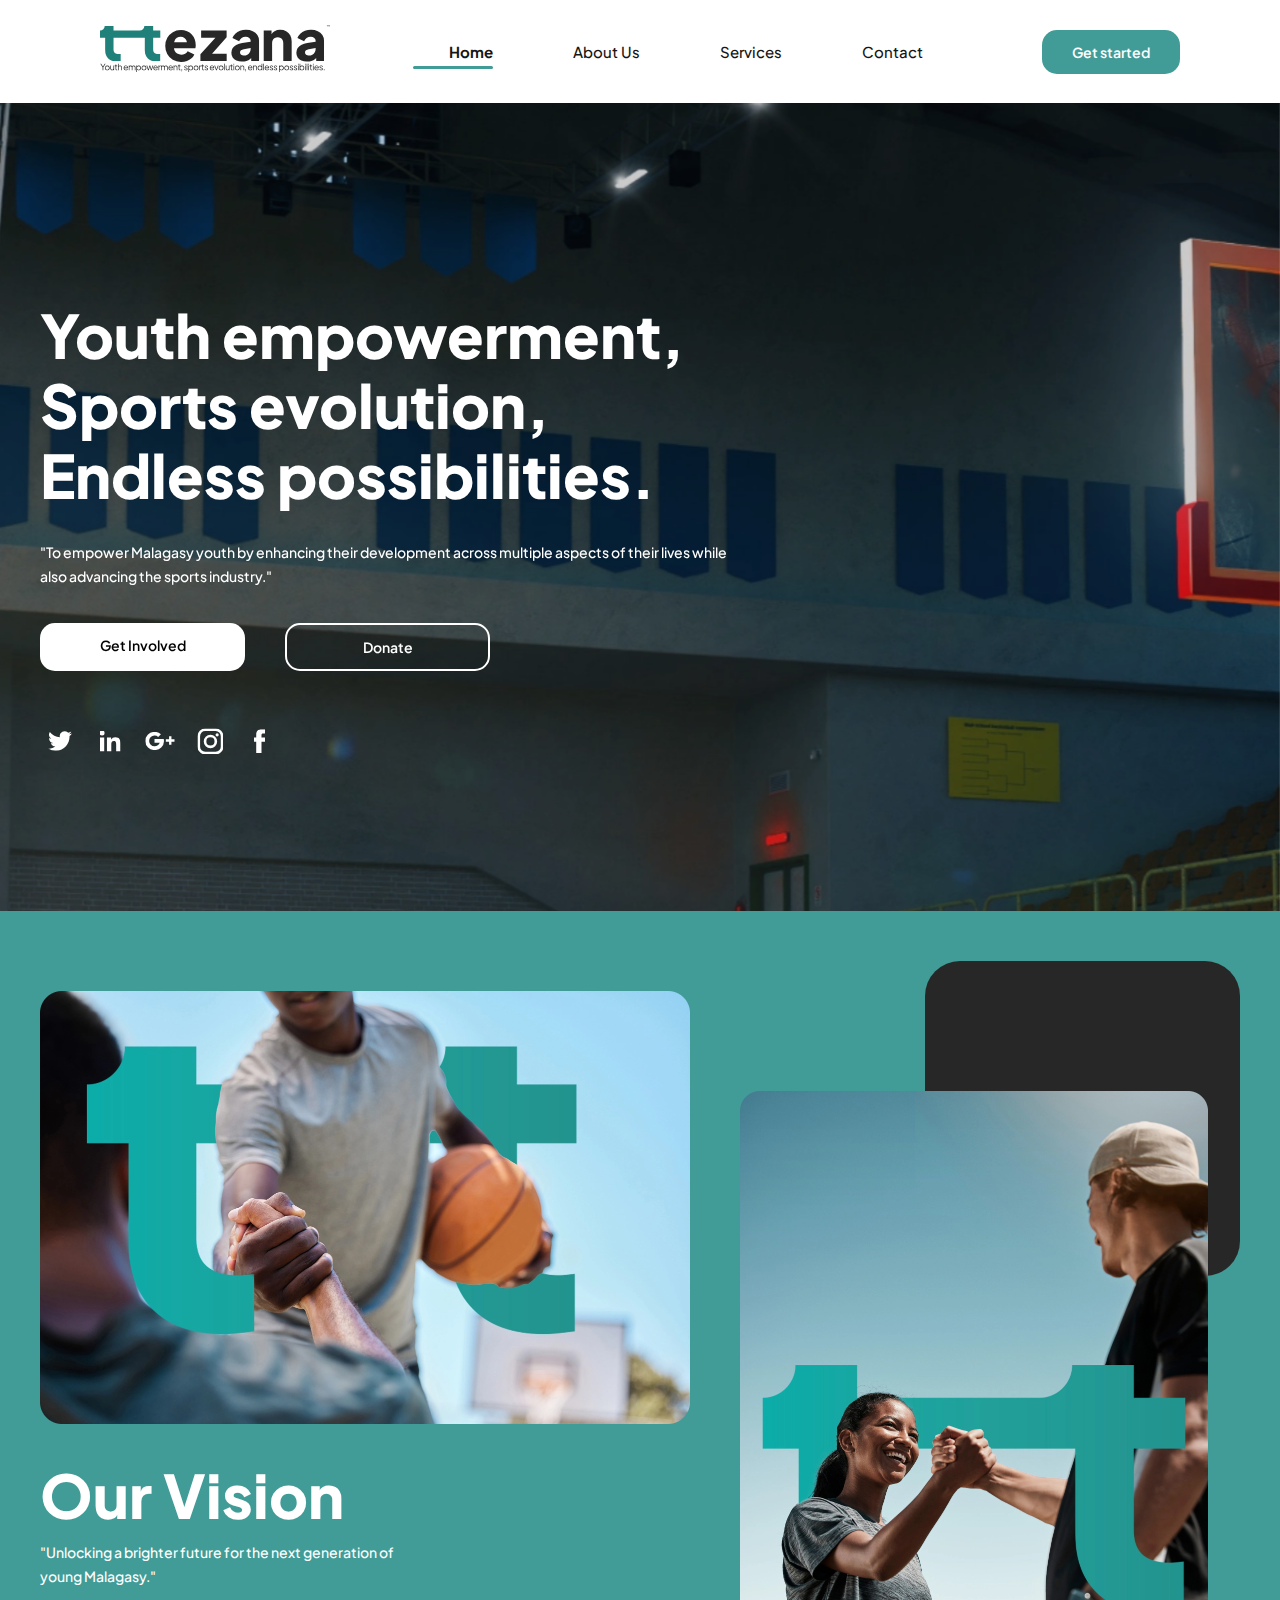
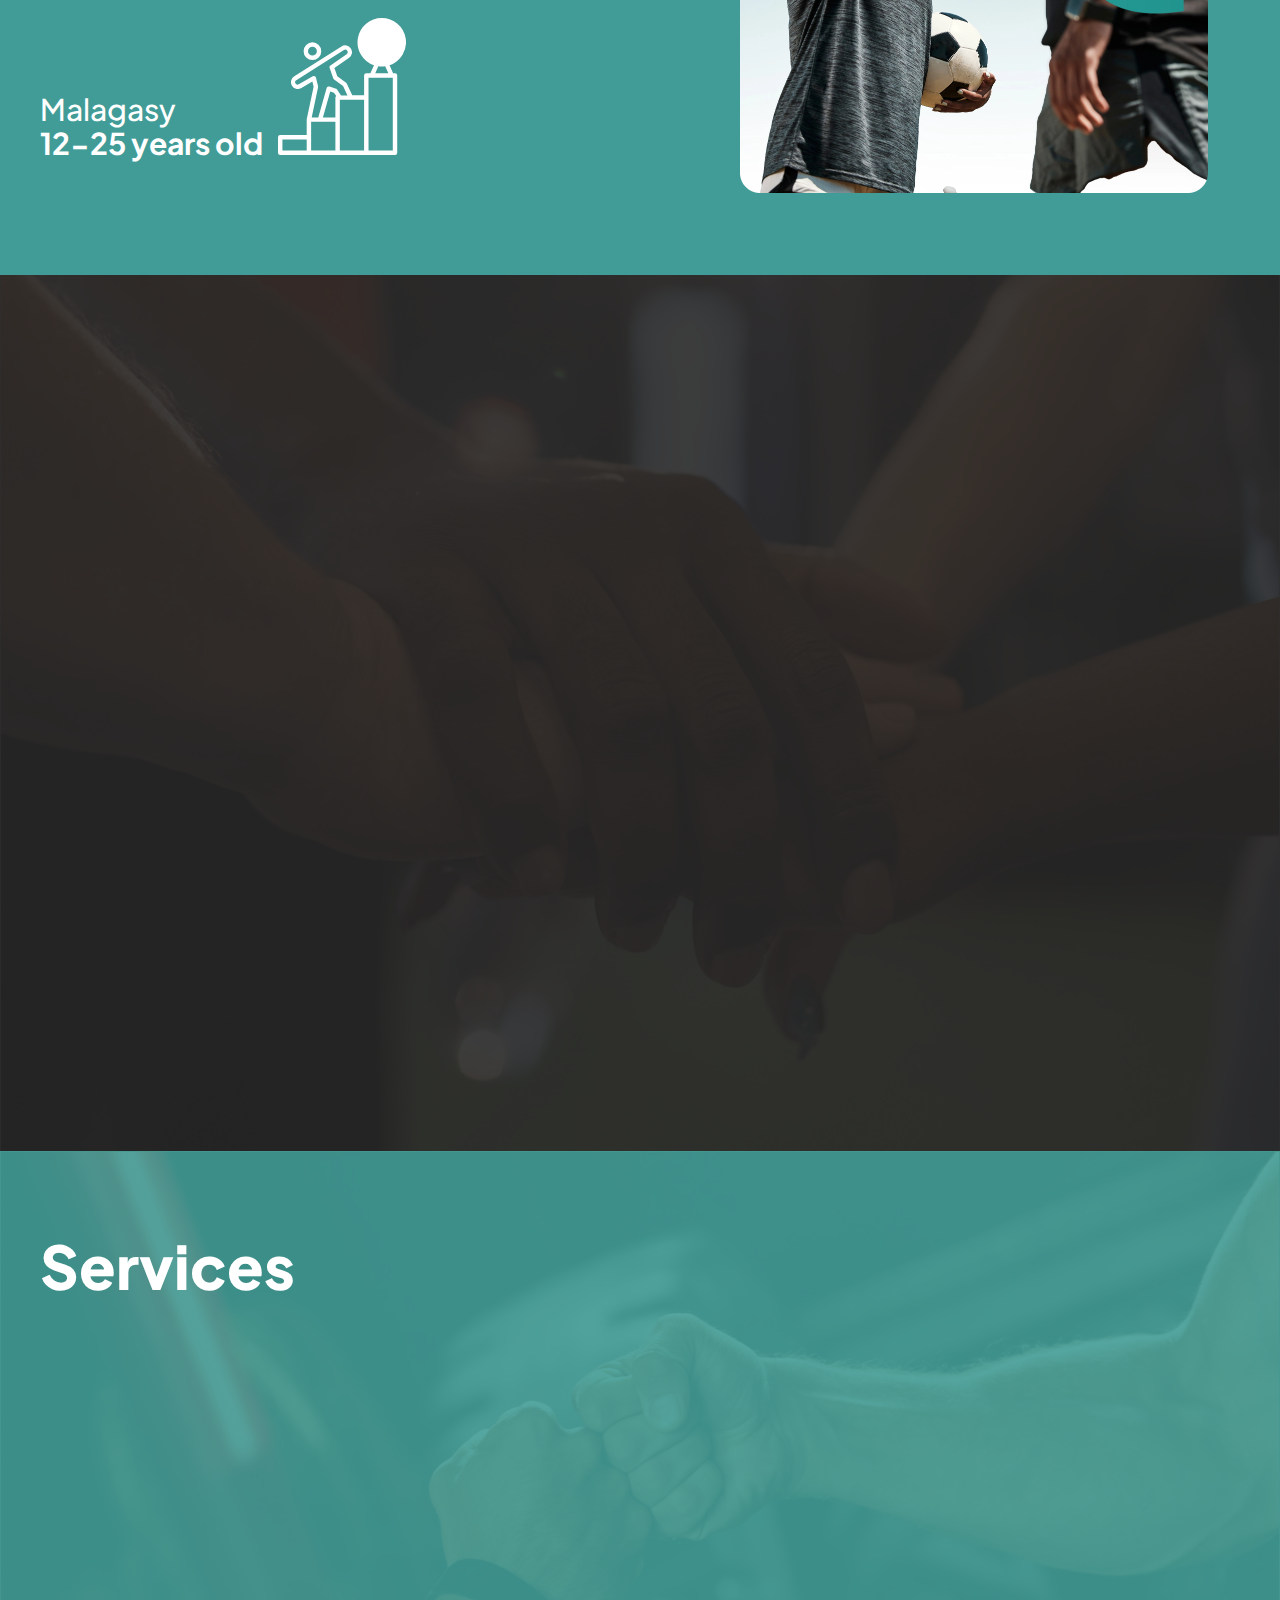
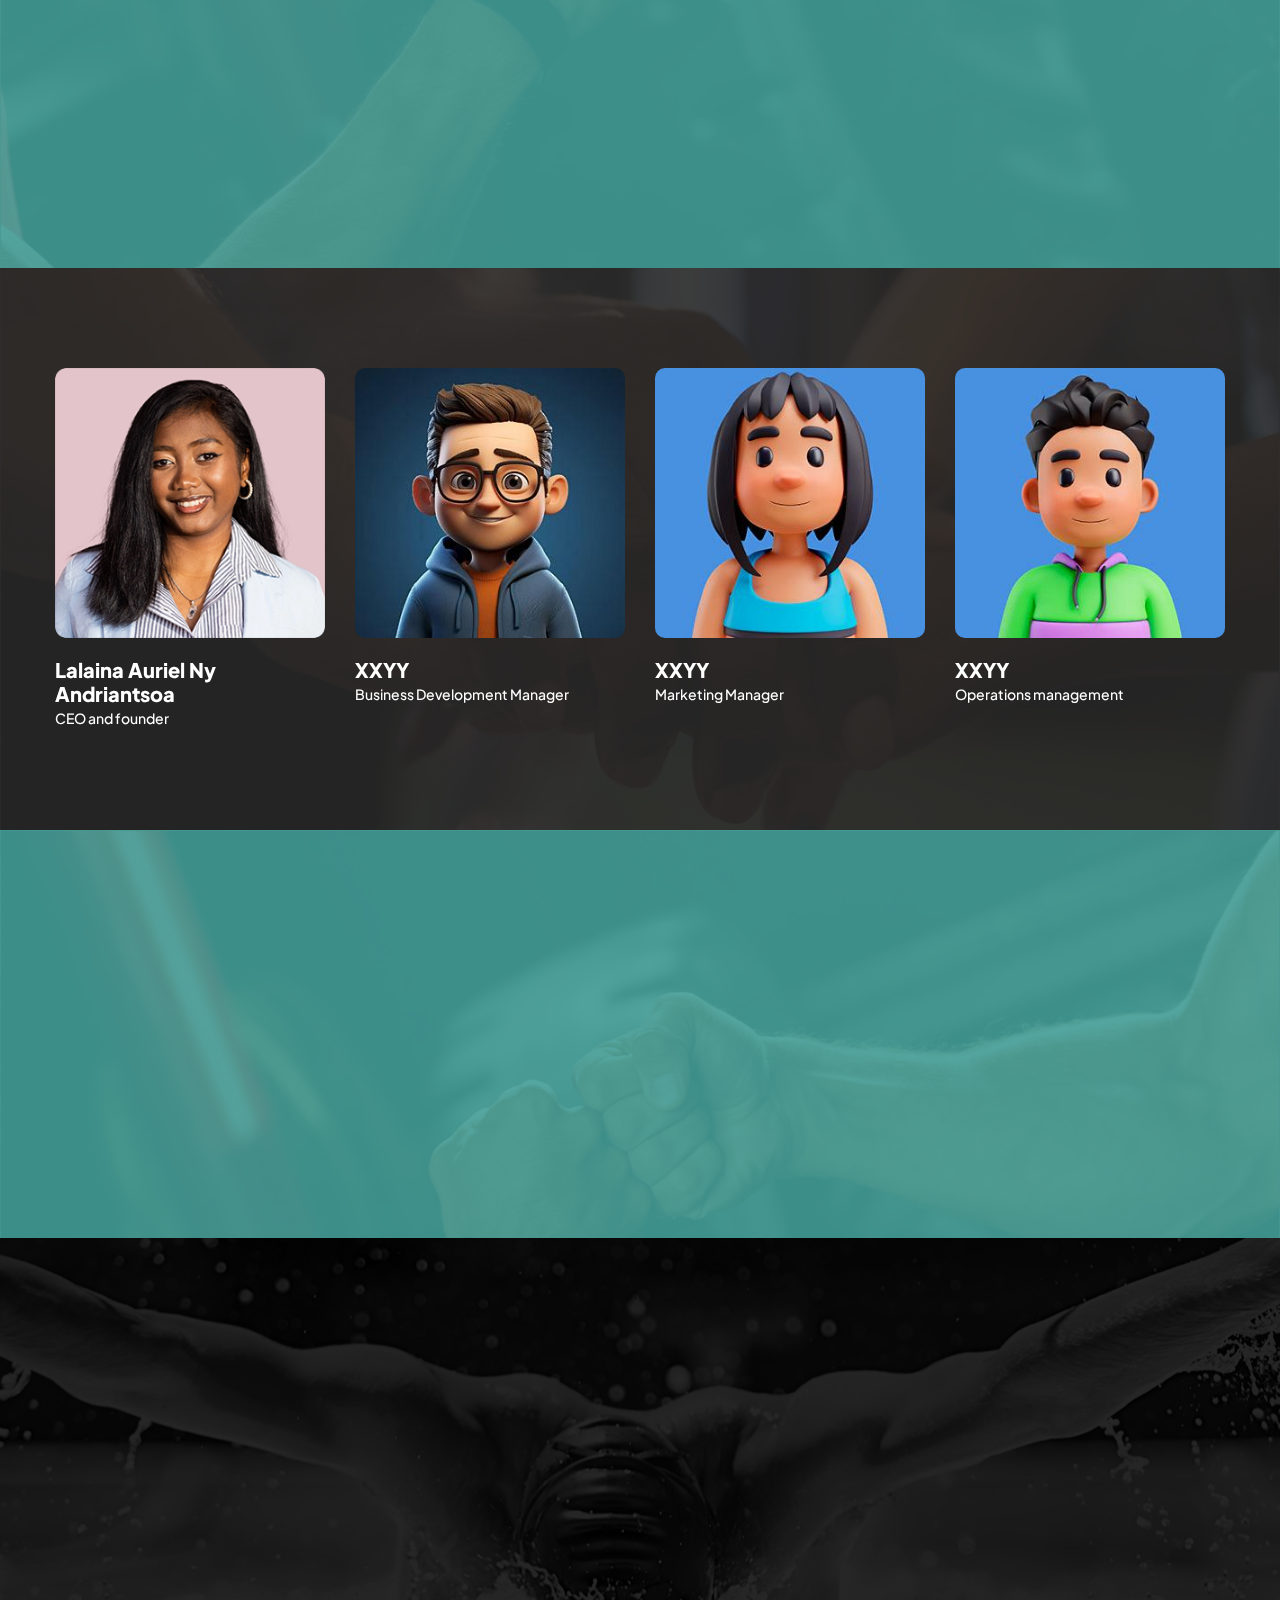
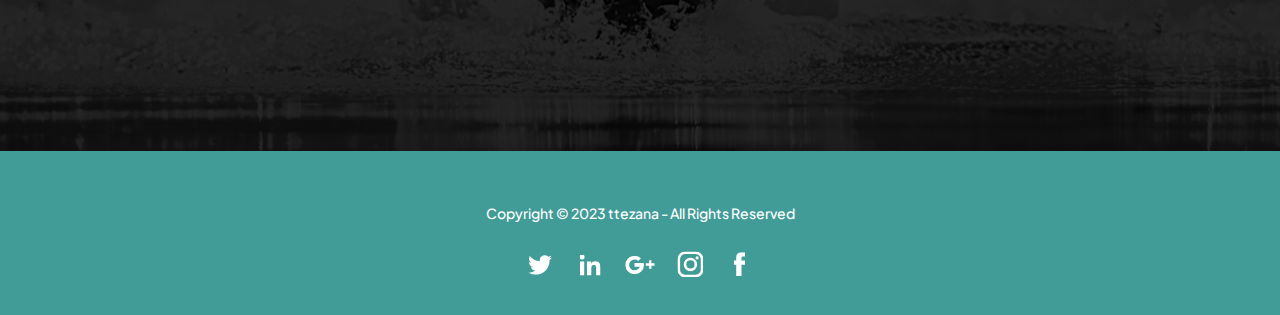
==== commit 3ff54046: "08/11/23" ====
--- a/index.html
+++ b/index.html
@@ -29,20 +29,20 @@
     <main>
       <div class="banner">
         <div class="wrapper">
-          <div class="banner-texte animate fade_up delay-200">
-            <h1>
+          <div class="banner-texte">
+            <h1 class="animate fade_up delay-200">
               Youth empowerment, Sports evolution, Endless possibilities.
             </h1>
-            <p class="chapo">
+            <p class="chapo animate fade_up delay-200">
               "To empower Malagasy youth by enhancing their development across
               multiple aspects of their lives while also advancing the sports
               industry."
             </p>
-            <div class="btn-group">
+            <div class="btn-group animate fade_up delay-200">
               <a href="" class="btn btn-white">Get Involved</a>
               <a href="" class="btn btn-border">Donate</a>
             </div>
-            <div class="reseaux">
+            <div class="reseaux animate fade_up delay-200">
               <a href=""><img src="/assets/img/twitter.svg" alt="" /></a>
               <a href=""><img src="/assets/img/linkedin.svg" alt="" /></a>
               <a href=""><img src="/assets/img/google.svg" alt="" /></a>
--- a/style.min.css
+++ b/style.min.css
@@ -1 +1 @@
-@import"https://fonts.googleapis.com/css2?family=Plus+Jakarta+Sans:wght@400;500;700;800&display=swap";body{font:500 14px/24px "Plus Jakarta Sans",sans-serif;background:#fff;color:#fff}b,strong{font-weight:700}*::before,*::after{-webkit-box-sizing:border-box;box-sizing:border-box;-webkit-transition:all ease-in-out 400ms;transition:all ease-in-out 400ms}*{-webkit-box-sizing:border-box;box-sizing:border-box;margin:0;padding:0}a{text-decoration:none;-webkit-transition:all ease-in-out 400ms;transition:all ease-in-out 400ms;color:#014db9}ul{list-style:none}p:not(:last-of-type){margin-bottom:30px}#wrapper{position:relative;overflow-x:hidden;min-width:320px}::-webkit-scrollbar{width:6px}::-webkit-scrollbar-track{background:#f5f1f5}::-webkit-scrollbar-thumb{background:#191a33}.wrapper{position:relative;max-width:1380px;margin:0 auto;padding:0 40px}.btn{display:inline-block;padding:10px 30px;border-radius:15px;color:#fff;text-align:center;font-weight:600}h1,.titre-main{font:900 60px/70px "Plus jakarta sans"}.nice-select{-webkit-tap-highlight-color:rgba(0,0,0,0);background-color:#fff;border-radius:5px;border:solid 1px #e8e8e8;-webkit-box-sizing:border-box;box-sizing:border-box;clear:both;cursor:pointer;display:block;float:left;font-family:inherit;font-size:14px;font-weight:normal;height:42px;line-height:40px;outline:none;padding-left:18px;padding-right:30px;position:relative;text-align:left !important;-webkit-transition:all .2s ease-in-out;transition:all .2s ease-in-out;-webkit-user-select:none;-moz-user-select:none;-ms-user-select:none;user-select:none;white-space:nowrap;width:auto}.nice-select:hover{border-color:#dbdbdb}.nice-select:active,.nice-select.open,.nice-select:focus{border-color:#999}.nice-select:after{border-bottom:2px solid #999;border-right:2px solid #999;content:"";display:block;height:5px;margin-top:-4px;pointer-events:none;position:absolute;right:12px;top:50%;-webkit-transform-origin:66% 66%;transform-origin:66% 66%;-webkit-transform:rotate(45deg);transform:rotate(45deg);-webkit-transition:all .15s ease-in-out;transition:all .15s ease-in-out;width:5px}.nice-select.open:after{-webkit-transform:rotate(-135deg);transform:rotate(-135deg)}.nice-select.open .list{opacity:1;pointer-events:auto;-webkit-transform:scale(1) translateY(0);transform:scale(1) translateY(0)}.nice-select.disabled{border-color:#ededed;color:#999;pointer-events:none}.nice-select.disabled:after{border-color:#ccc}.nice-select.wide{width:100%}.nice-select.wide .list{left:0 !important;right:0 !important}.nice-select.right{float:right}.nice-select.right .list{left:auto;right:0}.nice-select.small{font-size:12px;height:36px;line-height:34px}.nice-select.small:after{height:4px;width:4px}.nice-select.small .option{line-height:34px;min-height:34px}.nice-select .list{background-color:#fff;border-radius:5px;-webkit-box-shadow:0 0 0 1px rgba(68,68,68,.11);box-shadow:0 0 0 1px rgba(68,68,68,.11);-webkit-box-sizing:border-box;box-sizing:border-box;margin-top:4px;opacity:0;overflow:hidden;padding:0;pointer-events:none;position:absolute;top:100%;left:0;-webkit-transform-origin:50% 0;transform-origin:50% 0;-webkit-transform:scale(0.75) translateY(-21px);transform:scale(0.75) translateY(-21px);-webkit-transition:all .2s cubic-bezier(0.5, 0, 0, 1.25),opacity .15s ease-out;transition:all .2s cubic-bezier(0.5, 0, 0, 1.25),opacity .15s ease-out;z-index:9}.nice-select .list:hover .option:not(:hover){background-color:rgba(0,0,0,0) !important}.nice-select .option{cursor:pointer;font-weight:400;line-height:40px;list-style:none;min-height:40px;outline:none;padding-left:18px;padding-right:29px;text-align:left;-webkit-transition:all .2s;transition:all .2s}.nice-select .option:hover,.nice-select .option.focus,.nice-select .option.selected.focus{background-color:#f6f6f6}.nice-select .option.selected{font-weight:bold}.nice-select .option.disabled{background-color:rgba(0,0,0,0);color:#999;cursor:default}.no-csspointerevents .nice-select .list{display:none}.no-csspointerevents .nice-select.open .list{display:block}.animate.fade_in{opacity:0;-webkit-transition:opacity 600ms ease-out;transition:opacity 600ms ease-out;-webkit-transition-delay:0ms;transition-delay:0ms}.animate.fade_in.play{opacity:1}.animate.fade_up{opacity:0;-webkit-transition:opacity 600ms ease-out,-webkit-transform 600ms ease-out;transition:opacity 600ms ease-out,-webkit-transform 600ms ease-out;transition:opacity 600ms ease-out,transform 600ms ease-out;transition:opacity 600ms ease-out,transform 600ms ease-out,-webkit-transform 600ms ease-out;-webkit-transition-delay:0ms;transition-delay:0ms}.animate.fade_up.play{opacity:1;-webkit-transform:translateY(0);transform:translateY(0)}.animate.fade_down{opacity:0;-webkit-transition:opacity 600ms ease-out,-webkit-transform 600ms ease-out;transition:opacity 600ms ease-out,-webkit-transform 600ms ease-out;transition:opacity 600ms ease-out,transform 600ms ease-out;transition:opacity 600ms ease-out,transform 600ms ease-out,-webkit-transform 600ms ease-out;-webkit-transition-delay:0ms;transition-delay:0ms}.animate.fade_down.play{opacity:1;-webkit-transform:translateY(0);transform:translateY(0)}.animate.fade_left{opacity:0;-webkit-transition:opacity 600ms ease-out,-webkit-transform 600ms ease-out;transition:opacity 600ms ease-out,-webkit-transform 600ms ease-out;transition:opacity 600ms ease-out,transform 600ms ease-out;transition:opacity 600ms ease-out,transform 600ms ease-out,-webkit-transform 600ms ease-out;-webkit-transition-delay:0ms;transition-delay:0ms}.animate.fade_left.play{opacity:1;-webkit-transform:translateX(0);transform:translateX(0)}.animate.fade_right{opacity:0;-webkit-transition:opacity 600ms ease-out,-webkit-transform 600ms ease-out;transition:opacity 600ms ease-out,-webkit-transform 600ms ease-out;transition:opacity 600ms ease-out,transform 600ms ease-out;transition:opacity 600ms ease-out,transform 600ms ease-out,-webkit-transform 600ms ease-out;-webkit-transition-delay:0ms;transition-delay:0ms}.animate.fade_right.play{opacity:1;-webkit-transform:translateX(0);transform:translateX(0)}.animate.zoom_in{opacity:0;-webkit-transform:scale(0.9);transform:scale(0.9);-webkit-transition:opacity 400ms ease-out,-webkit-transform 800ms ease-out;transition:opacity 400ms ease-out,-webkit-transform 800ms ease-out;transition:opacity 400ms ease-out,transform 800ms ease-out;transition:opacity 400ms ease-out,transform 800ms ease-out,-webkit-transform 800ms ease-out;-webkit-transition-delay:0ms;transition-delay:0ms}.animate.zoom_in.play{opacity:1;-webkit-transform:scale(1);transform:scale(1)}.animate.rotate{-webkit-transform:rotate(-20deg);transform:rotate(-20deg);-webkit-transition:-webkit-transform 400ms ease-out;transition:-webkit-transform 400ms ease-out;transition:transform 400ms ease-out;transition:transform 400ms ease-out, -webkit-transform 400ms ease-out;-webkit-transition-delay:0ms;transition-delay:0ms}.animate.play.rotate{-webkit-transform:rotate(0deg);transform:rotate(0deg)}@media(min-width: 1201px){.animate.fade_up{-webkit-transform:translateY(40px);transform:translateY(40px)}.animate.fade_down{-webkit-transform:translateY(-40px);transform:translateY(-40px)}.animate.fade_left{-webkit-transform:translateX(-40px);transform:translateX(-40px)}.animate.fade_right{-webkit-transform:translateX(40px);transform:translateX(40px)}.animate.clip_ttb{-webkit-clip-path:inset(0 0 100% 0);clip-path:inset(0 0 100% 0);-webkit-transition:-webkit-clip-path 800ms ease-out;transition:-webkit-clip-path 800ms ease-out;transition:clip-path 800ms ease-out;transition:clip-path 800ms ease-out, -webkit-clip-path 800ms ease-out}.animate.clip_ttb.play{-webkit-clip-path:inset(-1px -1px -1px -1px);clip-path:inset(-1px -1px -1px -1px)}.animate.clip_btt{-webkit-clip-path:inset(100% 0 0 0);clip-path:inset(100% 0 0 0);-webkit-transition:-webkit-clip-path 800ms ease-out;transition:-webkit-clip-path 800ms ease-out;transition:clip-path 800ms ease-out;transition:clip-path 800ms ease-out, -webkit-clip-path 800ms ease-out}.animate.clip_btt.play{-webkit-clip-path:inset(-1px -1px -1px -1px);clip-path:inset(-1px -1px -1px -1px)}.animate.clip_ltr{-webkit-clip-path:inset(0 100% 0 0);clip-path:inset(0 100% 0 0);-webkit-transition:-webkit-clip-path 800ms ease-out;transition:-webkit-clip-path 800ms ease-out;transition:clip-path 800ms ease-out;transition:clip-path 800ms ease-out, -webkit-clip-path 800ms ease-out}.animate.clip_ltr.play{-webkit-clip-path:inset(-1px -1px -1px -1px);clip-path:inset(-1px -1px -1px -1px)}.animate.clip_rtl{-webkit-clip-path:inset(0 0 0 100%);clip-path:inset(0 0 0 100%);-webkit-transition:-webkit-clip-path 800ms ease-out;transition:-webkit-clip-path 800ms ease-out;transition:clip-path 800ms ease-out;transition:clip-path 800ms ease-out, -webkit-clip-path 800ms ease-out}.animate.clip_rtl.play{-webkit-clip-path:inset(-1px -1px -1px -1px);clip-path:inset(-1px -1px -1px -1px)}.animate.delay-200{-webkit-transition-delay:200ms;transition-delay:200ms}.animate.delay-300{-webkit-transition-delay:300ms;transition-delay:300ms}.animate.delay-400{-webkit-transition-delay:400ms;transition-delay:400ms}.animate.delay-500{-webkit-transition-delay:500ms;transition-delay:500ms}.animate.delay-600{-webkit-transition-delay:600ms;transition-delay:600ms}.animate.delay-700{-webkit-transition-delay:700ms;transition-delay:700ms}.animate.delay-800{-webkit-transition-delay:800ms;transition-delay:800ms}.animate.delay-900{-webkit-transition-delay:900ms;transition-delay:900ms}.animate.delay-1000{-webkit-transition-delay:1000ms;transition-delay:1000ms}.animate.delay-1100{-webkit-transition-delay:1100ms;transition-delay:1100ms}.animate.delay-1200{-webkit-transition-delay:1200ms;transition-delay:1200ms}}@media(max-width: 1200px){.animate.fade_in.play,.animate.fade_up.play,.animate.rotate.play{-webkit-transition-delay:300ms;transition-delay:300ms}.animate.clip_ttb,.animate.clip_ltr,.animate.clip_rtl{opacity:0;-webkit-transition:opacity 800ms ease-out;transition:opacity 800ms ease-out;-webkit-transition-delay:0ms;transition-delay:0ms}.animate.clip_ttb.play,.animate.clip_ltr.play,.animate.clip_rtl.play{opacity:1;-webkit-transition-delay:300ms;transition-delay:300ms}}.animate .fade_in{opacity:0;-webkit-transition:opacity 600ms ease-out;transition:opacity 600ms ease-out;-webkit-transition-delay:0ms;transition-delay:0ms}.animate.play .fade_in{opacity:1}.animate .fade_up{opacity:0;-webkit-transition:opacity 600ms ease-out,-webkit-transform 600ms ease-out;transition:opacity 600ms ease-out,-webkit-transform 600ms ease-out;transition:opacity 600ms ease-out,transform 600ms ease-out;transition:opacity 600ms ease-out,transform 600ms ease-out,-webkit-transform 600ms ease-out;-webkit-transition-delay:0ms;transition-delay:0ms}.animate.play .fade_up{opacity:1;-webkit-transform:translateY(0);transform:translateY(0)}.animate .fade_down{opacity:0;-webkit-transition:opacity 600ms ease-out,-webkit-transform 600ms ease-out;transition:opacity 600ms ease-out,-webkit-transform 600ms ease-out;transition:opacity 600ms ease-out,transform 600ms ease-out;transition:opacity 600ms ease-out,transform 600ms ease-out,-webkit-transform 600ms ease-out;-webkit-transition-delay:0ms;transition-delay:0ms}.animate.play .fade_down{opacity:1;-webkit-transform:translateY(0);transform:translateY(0)}.animate .fade_left{opacity:0;-webkit-transition:opacity 600ms ease-out,-webkit-transform 600ms ease-out;transition:opacity 600ms ease-out,-webkit-transform 600ms ease-out;transition:opacity 600ms ease-out,transform 600ms ease-out;transition:opacity 600ms ease-out,transform 600ms ease-out,-webkit-transform 600ms ease-out;-webkit-transition-delay:0ms;transition-delay:0ms}.animate.play .fade_right{opacity:1;-webkit-transform:translateX(0);transform:translateX(0)}.animate .fade_right{opacity:0;-webkit-transition:opacity 600ms ease-out,-webkit-transform 600ms ease-out;transition:opacity 600ms ease-out,-webkit-transform 600ms ease-out;transition:opacity 600ms ease-out,transform 600ms ease-out;transition:opacity 600ms ease-out,transform 600ms ease-out,-webkit-transform 600ms ease-out;-webkit-transition-delay:0ms;transition-delay:0ms}.animate.play .fade_left{opacity:1;-webkit-transform:translateX(0);transform:translateX(0)}.animate .zoom_in{opacity:0;-webkit-transform:scale(0.9);transform:scale(0.9);-webkit-transition:opacity 400ms ease-out,-webkit-transform 800ms ease-out;transition:opacity 400ms ease-out,-webkit-transform 800ms ease-out;transition:opacity 400ms ease-out,transform 800ms ease-out;transition:opacity 400ms ease-out,transform 800ms ease-out,-webkit-transform 800ms ease-out;-webkit-transition-delay:0ms;transition-delay:0ms}.animate.play .zoom_in{opacity:1;-webkit-transform:scale(1);transform:scale(1)}.animate .rotate{-webkit-transform:rotate(-20deg);transform:rotate(-20deg);-webkit-transition:-webkit-transform 400ms ease-out;transition:-webkit-transform 400ms ease-out;transition:transform 400ms ease-out;transition:transform 400ms ease-out, -webkit-transform 400ms ease-out;-webkit-transition-delay:0ms;transition-delay:0ms}.animate.play .rotate{-webkit-transform:rotate(0deg);transform:rotate(0deg)}@media(min-width: 1201px){.animate .fade_up{-webkit-transform:translateY(40px);transform:translateY(40px)}.animate .fade_down{-webkit-transform:translateY(-40px);transform:translateY(-40px)}.animate .fade_left{-webkit-transform:translateX(-40px);transform:translateX(-40px)}.animate .fade_right{-webkit-transform:translateX(40px);transform:translateX(40px)}.animate .delay-200{-webkit-transition-delay:200ms;transition-delay:200ms}.animate .delay-300{-webkit-transition-delay:300ms;transition-delay:300ms}.animate .delay-400{-webkit-transition-delay:400ms;transition-delay:400ms}.animate .delay-500{-webkit-transition-delay:500ms;transition-delay:500ms}.animate .delay-600{-webkit-transition-delay:600ms;transition-delay:600ms}.animate .delay-700{-webkit-transition-delay:700ms;transition-delay:700ms}.animate .delay-800{-webkit-transition-delay:800ms;transition-delay:800ms}.animate .delay-900{-webkit-transition-delay:900ms;transition-delay:900ms}.animate .delay-1000{-webkit-transition-delay:1000ms;transition-delay:1000ms}.animate .delay-1100{-webkit-transition-delay:1100ms;transition-delay:1100ms}.animate .delay-1200{-webkit-transition-delay:1200ms;transition-delay:1200ms}}@media(max-width: 1200px){.animate.play .fade_in,.animate.play .fade_up,.animate.play .rotate,.animate.play .zoom_in{-webkit-transition-delay:300ms;transition-delay:300ms}}.wave{-webkit-animation:wave 6s ease-in-out infinite;animation:wave 6s ease-in-out infinite}@-webkit-keyframes wave{0%{left:-3vw;-webkit-transform:rotate(-1deg);transform:rotate(-1deg)}50%{left:0;-webkit-transform:rotate(1deg);transform:rotate(1deg)}100%{left:-3vw;-webkit-transform:rotate(-1deg);transform:rotate(-1deg)}}@keyframes wave{0%{left:-3vw;-webkit-transform:rotate(-1deg);transform:rotate(-1deg)}50%{left:0;-webkit-transform:rotate(1deg);transform:rotate(1deg)}100%{left:-3vw;-webkit-transform:rotate(-1deg);transform:rotate(-1deg)}}.header{position:fixed;z-index:10;width:100%;display:-webkit-box;display:-ms-flexbox;display:flex;-webkit-box-pack:justify;-ms-flex-pack:justify;justify-content:space-between;padding:25px 100px;-webkit-box-align:center;-ms-flex-align:center;align-items:center;background:#fff;-webkit-transition:all ease-in-out 400ms;transition:all ease-in-out 400ms}.header .logo a{display:block;width:230px}.header .logo img{width:100%;-o-object-fit:cover;object-fit:cover}.sticky .header{-webkit-box-shadow:0 0 30px 0 rgba(0,0,0,.1);box-shadow:0 0 30px 0 rgba(0,0,0,.1);padding:15px 100px}.navbar-ul{display:-webkit-box;display:-ms-flexbox;display:flex;gap:80px;-webkit-box-align:center;-ms-flex-align:center;align-items:center}.navbar-ul li>a{display:inline-block;position:relative;font-size:15px;color:#161615}.navbar-ul li>a:after{content:"";position:absolute;width:0%;height:3px;border-radius:5px;bottom:-5px;right:0;background-color:#419c97}.navbar-ul li>a:hover::after{width:80px}.navbar-ul li.active a{font-weight:700}.navbar-ul li.active a::after{width:80px}.btn-header{background:#419c97}.footer{position:relative;background:#419c97;text-align:center;padding:50px 0 30px}.footer .reseaux{-webkit-box-pack:center;-ms-flex-pack:center;justify-content:center;margin-top:20px}.banner{position:relative}.banner .slick-slider{position:absolute}.banner-image{position:absolute;width:100%;height:100%;top:0;left:0;z-index:1}.banner-image img{display:block;-o-object-fit:cover;object-fit:cover;width:100%;height:100%}.banner::after{content:"";position:absolute;width:100%;height:100%;background:#000;top:0;left:0;opacity:.2;z-index:1}.banner .wrapper{position:inherit;display:grid;-webkit-box-align:center;-ms-flex-align:center;align-items:center;height:100%}.banner-texte{position:relative;z-index:2;margin:200px 0 100px;width:700px;padding:100px 0}.banner .chapo{margin-top:30px}.btn-group{margin-top:35px;width:450px;display:grid;grid-template-columns:1fr 1fr;gap:40px}.btn-white{background:#fff;color:#000}.btn-border{border:2px solid #fff}.reseaux{display:-webkit-box;display:-ms-flexbox;display:flex;gap:10px;-webkit-box-align:center;-ms-flex-align:center;align-items:center;margin-top:50px}.reseaux a{width:40px;height:40px;display:grid;-webkit-box-align:center;-ms-flex-align:center;align-items:center;-webkit-box-pack:center;-ms-flex-pack:center;justify-content:center}.reseaux a img{-webkit-transform:scale(0.7);transform:scale(0.7)}.bg-blue{position:relative;background:#419c97}.vision{position:relative;display:grid;grid-template-columns:1fr 1fr;padding:80px 0 120px}.vision .texte{margin-top:30px;padding-right:280px}.vision .texte .titre-main{margin-bottom:10px}.vision .picto{display:-webkit-box;display:-ms-flexbox;display:flex;margin-top:30px;font-size:30px;-webkit-box-align:end;-ms-flex-align:end;align-items:end;gap:15px}.vision .picto strong{display:block;margin-top:10px}.bloc-2{position:relative}.bloc-2 img{position:absolute;top:100px;display:block;left:50px;z-index:2}.bloc-2 .box{position:absolute;top:-30px;width:315px;height:315px;background-color:#272727;border-radius:35px;right:0;z-index:1}.bg-image-1{position:relative;background:url(./assets/img/about.jpg) no-repeat center;background-size:cover}.bg-image-1::after{content:"";position:absolute;width:100%;height:100%;background:#272727;top:0;left:0;opacity:.9;z-index:1}.about{position:relative;padding:100px 0;z-index:2;display:grid;grid-template-columns:1fr 1fr;gap:80px;-webkit-box-align:start;-ms-flex-align:start;align-items:start}.about .profil-detail .titre-main{font-size:45px;line-height:50px;margin:25px 0}.about .img-about{margin-bottom:30px}.about .img-about img{display:block;width:100%;height:300px;-o-object-fit:cover;object-fit:cover}.about .logo-detail-text{margin-top:30px}.team{padding:100px 0;position:relative;z-index:4;max-width:1500px}.team .item{margin:0 15px}.team .item img{width:100%;-o-object-fit:cover;object-fit:cover;border-radius:10px}.team .nom{font-size:20px;color:#fff;font-weight:800;margin-top:20px}.bg-image-2{position:relative;background:url(./assets/img/services.jpg) no-repeat top;background-size:cover}.bg-image-2::after{content:"";position:absolute;width:100%;height:100%;background:#419c97;top:0;left:0;opacity:.9;z-index:1}.services{position:relative;padding:80px 0 50px;z-index:2}.services-grid{margin:50px 0;display:grid;grid-template-columns:1fr 1fr 1fr;gap:30px}.services [class^=item] .icone{display:grid;-webkit-box-align:center;-ms-flex-align:center;align-items:center;-webkit-box-pack:center;-ms-flex-pack:center;justify-content:center;background:#fff;border-radius:10px;padding:20px 30px;margin-bottom:10px}.services [class^=item] .content{position:relative;background:#272727;padding:30px 10px 60px 30px;height:270px;overflow:hidden;-webkit-transition:all ease-in-out 400ms;transition:all ease-in-out 400ms}.services [class^=item] .content.show{height:75%;max-height:-webkit-fit-content;max-height:-moz-fit-content;max-height:fit-content}.services [class^=item] button{position:absolute;display:block;background:none;border:none;cursor:pointer;font:700 15px/25px "poppins";color:#fff;bottom:0;width:100%;left:0;text-align:left;padding:20px 30px;background:#272727}.services [class^=item]:nth-child(2) .content{background-color:#419c97}.services [class^=item]:nth-child(2) button{background-color:#419c97}.partenaires{position:relative;z-index:2;text-align:center;padding:80px 0}.partenaires-slick{margin:50px auto 0;max-width:600px}.bg-image-3{position:relative;background:#000}.bg-image-3::after{content:"";position:absolute;background-size:contain;width:100%;height:100%;background:url(./assets/img/contact.jpg) no-repeat center;top:0;left:0;opacity:.15;z-index:1}.contact{position:relative;z-index:2;padding:100px 0;max-width:800px}.slick-slider{position:relative;display:block;-webkit-box-sizing:border-box;box-sizing:border-box;-webkit-user-select:none;-moz-user-select:none;-ms-user-select:none;user-select:none;-webkit-touch-callout:none;-khtml-user-select:none;-ms-touch-action:pan-y;touch-action:pan-y;-webkit-tap-highlight-color:rgba(0,0,0,0)}.slick-list{position:relative;display:block;overflow:hidden;margin:0;padding:0;width:100%;height:100%}.slick-list:focus{outline:none}.slick-list.dragging{cursor:hand}.slick-slider .slick-track,.slick-slider .slick-list{-webkit-transform:translate3d(0 0, 0);transform:translate3d(0, 0, 0);width:100%;height:100%}.slick-track{position:relative;top:0;left:0;display:block}.slick-track:before,.slick-track:after{display:table;content:""}.slick-track:after{clear:both}.slick-loading .slick-track{visibility:hidden}.slick-slide{display:none;float:left;height:100%;min-height:1px}[dir=rtl] .slick-slide{float:right}.slick-slide img{display:block}.slick-slide.slick-loading img{display:none}.slick-slide.dragging img{pointer-events:none}.slick-initialized .slick-slide{display:block}.slick-loading .slick-slide{visibility:hidden}.slick-vertical .slick-slide{display:block;height:auto;border:1px solid rgba(0,0,0,0)}.slick-dots{font-size:0;line-height:0;text-align:center}.slick-dots li{display:inline-block;vertical-align:top}.slick-dots button{width:10px;height:10px;border-radius:50%;border:none;background:#fff;-webkit-transition:all ease-in-out 400ms;transition:all ease-in-out 400ms;padding:0;font-size:0}.slick-dots li.slick-active button{background:#000}.slick-arrow{width:60px;height:60px;border:0;padding:0;font-size:0;cursor:pointer}.slick-disabled{opacity:.5;cursor:default}.slick-prev{background:url("../images/arrow_prev.svg") 50% no-repeat #fff}.slick-next{background:url("../images/arrow_next.svg") 50% no-repeat #fff}.connect .banner-texte{width:768px}.connect .banner-texte p{width:700px}.intro{color:#272727;margin:80px 0}.intro-grid{display:grid;grid-template-columns:1fr 1fr;gap:200px;margin-top:30px}.formulaire{position:relative;padding:80px 0}input{background:none;border:1px solid #fff;border-radius:10px;color:#fff;font-size:14px;height:50px;padding:0 20px;font-family:"poppins";width:100%}input::-webkit-input-placeholder{color:#77c0bd}input::-moz-placeholder{color:#77c0bd}input:-ms-input-placeholder{color:#77c0bd}input::-ms-input-placeholder{color:#77c0bd}input::placeholder{color:#77c0bd}label{display:block;margin-bottom:10px;font-size:16px;font-weight:500}.nice-select{background:none;height:50px;border-radius:10px;font-size:14px;line-height:50px;width:100%;z-index:10}.nice-select:after{border:none;background:url(./assets/img/select.svg) no-repeat center;height:20px;width:20px;-webkit-transform:rotate(0);transform:rotate(0);top:15px;margin-top:0}.nice-select.open::after{-webkit-transform:none;transform:none}.nice-select:active,.nice-select.open,.nice-select:focus{border-color:#fff}.nice-select .option:hover,.nice-select .option.focus,.nice-select .option.selected.focus{background:#272727}.formulaire .nice-select .list{width:100%;background:#a6d6d4}.info-perso{display:grid;margin-top:50px;grid-template-columns:1fr 1fr;gap:50px}.info-student{margin-top:50px;display:grid;grid-template-columns:1fr 1fr;gap:50px}.quetions{display:grid;gap:50px;margin-top:50px;width:calc(50% - 25px)}.btn-submit{font-size:15px;font-family:"poppins";width:200px;border:none;height:50px;margin-top:50px;cursor:pointer}/*# sourceMappingURL=style.min.css.map */+@import"https://fonts.googleapis.com/css2?family=Plus+Jakarta+Sans:wght@400;500;700;800&display=swap";body{font:500 14px/24px "Plus Jakarta Sans",sans-serif;background:#fff;color:#fff}b,strong{font-weight:700}*::before,*::after{-webkit-box-sizing:border-box;box-sizing:border-box;-webkit-transition:all ease-in-out 400ms;transition:all ease-in-out 400ms}*{-webkit-box-sizing:border-box;box-sizing:border-box;margin:0;padding:0}a{text-decoration:none;-webkit-transition:all ease-in-out 400ms;transition:all ease-in-out 400ms;color:#014db9}ul{list-style:none}p:not(:last-of-type){margin-bottom:30px}#wrapper{position:relative;overflow-x:hidden;min-width:320px}::-webkit-scrollbar{width:6px}::-webkit-scrollbar-track{background:#f5f1f5}::-webkit-scrollbar-thumb{background:#191a33}.wrapper{position:relative;max-width:1380px;margin:0 auto;padding:0 40px}.btn{display:inline-block;padding:10px 30px;border-radius:15px;color:#fff;text-align:center;font-weight:600}h1,.titre-main{font:900 60px/70px "Plus jakarta sans"}.nice-select{-webkit-tap-highlight-color:rgba(0,0,0,0);background-color:#fff;border-radius:5px;border:solid 1px #e8e8e8;-webkit-box-sizing:border-box;box-sizing:border-box;clear:both;cursor:pointer;display:block;float:left;font-family:inherit;font-size:14px;font-weight:normal;height:42px;line-height:40px;outline:none;padding-left:18px;padding-right:30px;position:relative;text-align:left !important;-webkit-transition:all .2s ease-in-out;transition:all .2s ease-in-out;-webkit-user-select:none;-moz-user-select:none;-ms-user-select:none;user-select:none;white-space:nowrap;width:auto}.nice-select:hover{border-color:#dbdbdb}.nice-select:active,.nice-select.open,.nice-select:focus{border-color:#999}.nice-select:after{border-bottom:2px solid #999;border-right:2px solid #999;content:"";display:block;height:5px;margin-top:-4px;pointer-events:none;position:absolute;right:12px;top:50%;-webkit-transform-origin:66% 66%;transform-origin:66% 66%;-webkit-transform:rotate(45deg);transform:rotate(45deg);-webkit-transition:all .15s ease-in-out;transition:all .15s ease-in-out;width:5px}.nice-select.open:after{-webkit-transform:rotate(-135deg);transform:rotate(-135deg)}.nice-select.open .list{opacity:1;pointer-events:auto;-webkit-transform:scale(1) translateY(0);transform:scale(1) translateY(0)}.nice-select.disabled{border-color:#ededed;color:#999;pointer-events:none}.nice-select.disabled:after{border-color:#ccc}.nice-select.wide{width:100%}.nice-select.wide .list{left:0 !important;right:0 !important}.nice-select.right{float:right}.nice-select.right .list{left:auto;right:0}.nice-select.small{font-size:12px;height:36px;line-height:34px}.nice-select.small:after{height:4px;width:4px}.nice-select.small .option{line-height:34px;min-height:34px}.nice-select .list{background-color:#fff;border-radius:5px;-webkit-box-shadow:0 0 0 1px rgba(68,68,68,.11);box-shadow:0 0 0 1px rgba(68,68,68,.11);-webkit-box-sizing:border-box;box-sizing:border-box;margin-top:4px;opacity:0;overflow:hidden;padding:0;pointer-events:none;position:absolute;top:100%;left:0;-webkit-transform-origin:50% 0;transform-origin:50% 0;-webkit-transform:scale(0.75) translateY(-21px);transform:scale(0.75) translateY(-21px);-webkit-transition:all .2s cubic-bezier(0.5, 0, 0, 1.25),opacity .15s ease-out;transition:all .2s cubic-bezier(0.5, 0, 0, 1.25),opacity .15s ease-out;z-index:9}.nice-select .list:hover .option:not(:hover){background-color:rgba(0,0,0,0) !important}.nice-select .option{cursor:pointer;font-weight:400;line-height:40px;list-style:none;min-height:40px;outline:none;padding-left:18px;padding-right:29px;text-align:left;-webkit-transition:all .2s;transition:all .2s}.nice-select .option:hover,.nice-select .option.focus,.nice-select .option.selected.focus{background-color:#f6f6f6}.nice-select .option.selected{font-weight:bold}.nice-select .option.disabled{background-color:rgba(0,0,0,0);color:#999;cursor:default}.no-csspointerevents .nice-select .list{display:none}.no-csspointerevents .nice-select.open .list{display:block}.animate.fade_in{opacity:0;-webkit-transition:opacity 600ms ease-out;transition:opacity 600ms ease-out;-webkit-transition-delay:0ms;transition-delay:0ms}.animate.fade_in.play{opacity:1}.animate.fade_up{opacity:0;-webkit-transition:opacity 600ms ease-out,-webkit-transform 600ms ease-out;transition:opacity 600ms ease-out,-webkit-transform 600ms ease-out;transition:opacity 600ms ease-out,transform 600ms ease-out;transition:opacity 600ms ease-out,transform 600ms ease-out,-webkit-transform 600ms ease-out;-webkit-transition-delay:0ms;transition-delay:0ms}.animate.fade_up.play{opacity:1;-webkit-transform:translateY(0);transform:translateY(0)}.animate.fade_down{opacity:0;-webkit-transition:opacity 600ms ease-out,-webkit-transform 600ms ease-out;transition:opacity 600ms ease-out,-webkit-transform 600ms ease-out;transition:opacity 600ms ease-out,transform 600ms ease-out;transition:opacity 600ms ease-out,transform 600ms ease-out,-webkit-transform 600ms ease-out;-webkit-transition-delay:0ms;transition-delay:0ms}.animate.fade_down.play{opacity:1;-webkit-transform:translateY(0);transform:translateY(0)}.animate.fade_left{opacity:0;-webkit-transition:opacity 600ms ease-out,-webkit-transform 600ms ease-out;transition:opacity 600ms ease-out,-webkit-transform 600ms ease-out;transition:opacity 600ms ease-out,transform 600ms ease-out;transition:opacity 600ms ease-out,transform 600ms ease-out,-webkit-transform 600ms ease-out;-webkit-transition-delay:0ms;transition-delay:0ms}.animate.fade_left.play{opacity:1;-webkit-transform:translateX(0);transform:translateX(0)}.animate.fade_right{opacity:0;-webkit-transition:opacity 600ms ease-out,-webkit-transform 600ms ease-out;transition:opacity 600ms ease-out,-webkit-transform 600ms ease-out;transition:opacity 600ms ease-out,transform 600ms ease-out;transition:opacity 600ms ease-out,transform 600ms ease-out,-webkit-transform 600ms ease-out;-webkit-transition-delay:0ms;transition-delay:0ms}.animate.fade_right.play{opacity:1;-webkit-transform:translateX(0);transform:translateX(0)}.animate.zoom_in{opacity:0;-webkit-transform:scale(0.9);transform:scale(0.9);-webkit-transition:opacity 400ms ease-out,-webkit-transform 800ms ease-out;transition:opacity 400ms ease-out,-webkit-transform 800ms ease-out;transition:opacity 400ms ease-out,transform 800ms ease-out;transition:opacity 400ms ease-out,transform 800ms ease-out,-webkit-transform 800ms ease-out;-webkit-transition-delay:0ms;transition-delay:0ms}.animate.zoom_in.play{opacity:1;-webkit-transform:scale(1);transform:scale(1)}.animate.rotate{-webkit-transform:rotate(-20deg);transform:rotate(-20deg);-webkit-transition:-webkit-transform 400ms ease-out;transition:-webkit-transform 400ms ease-out;transition:transform 400ms ease-out;transition:transform 400ms ease-out, -webkit-transform 400ms ease-out;-webkit-transition-delay:0ms;transition-delay:0ms}.animate.play.rotate{-webkit-transform:rotate(0deg);transform:rotate(0deg)}@media(min-width: 1201px){.animate.fade_up{-webkit-transform:translateY(40px);transform:translateY(40px)}.animate.fade_down{-webkit-transform:translateY(-40px);transform:translateY(-40px)}.animate.fade_left{-webkit-transform:translateX(-40px);transform:translateX(-40px)}.animate.fade_right{-webkit-transform:translateX(40px);transform:translateX(40px)}.animate.clip_ttb{-webkit-clip-path:inset(0 0 100% 0);clip-path:inset(0 0 100% 0);-webkit-transition:-webkit-clip-path 800ms ease-out;transition:-webkit-clip-path 800ms ease-out;transition:clip-path 800ms ease-out;transition:clip-path 800ms ease-out, -webkit-clip-path 800ms ease-out}.animate.clip_ttb.play{-webkit-clip-path:inset(-1px -1px -1px -1px);clip-path:inset(-1px -1px -1px -1px)}.animate.clip_btt{-webkit-clip-path:inset(100% 0 0 0);clip-path:inset(100% 0 0 0);-webkit-transition:-webkit-clip-path 800ms ease-out;transition:-webkit-clip-path 800ms ease-out;transition:clip-path 800ms ease-out;transition:clip-path 800ms ease-out, -webkit-clip-path 800ms ease-out}.animate.clip_btt.play{-webkit-clip-path:inset(-1px -1px -1px -1px);clip-path:inset(-1px -1px -1px -1px)}.animate.clip_ltr{-webkit-clip-path:inset(0 100% 0 0);clip-path:inset(0 100% 0 0);-webkit-transition:-webkit-clip-path 800ms ease-out;transition:-webkit-clip-path 800ms ease-out;transition:clip-path 800ms ease-out;transition:clip-path 800ms ease-out, -webkit-clip-path 800ms ease-out}.animate.clip_ltr.play{-webkit-clip-path:inset(-1px -1px -1px -1px);clip-path:inset(-1px -1px -1px -1px)}.animate.clip_rtl{-webkit-clip-path:inset(0 0 0 100%);clip-path:inset(0 0 0 100%);-webkit-transition:-webkit-clip-path 800ms ease-out;transition:-webkit-clip-path 800ms ease-out;transition:clip-path 800ms ease-out;transition:clip-path 800ms ease-out, -webkit-clip-path 800ms ease-out}.animate.clip_rtl.play{-webkit-clip-path:inset(-1px -1px -1px -1px);clip-path:inset(-1px -1px -1px -1px)}.animate.delay-200{-webkit-transition-delay:200ms;transition-delay:200ms}.animate.delay-300{-webkit-transition-delay:300ms;transition-delay:300ms}.animate.delay-400{-webkit-transition-delay:400ms;transition-delay:400ms}.animate.delay-500{-webkit-transition-delay:500ms;transition-delay:500ms}.animate.delay-600{-webkit-transition-delay:600ms;transition-delay:600ms}.animate.delay-700{-webkit-transition-delay:700ms;transition-delay:700ms}.animate.delay-800{-webkit-transition-delay:800ms;transition-delay:800ms}.animate.delay-900{-webkit-transition-delay:900ms;transition-delay:900ms}.animate.delay-1000{-webkit-transition-delay:1000ms;transition-delay:1000ms}.animate.delay-1100{-webkit-transition-delay:1100ms;transition-delay:1100ms}.animate.delay-1200{-webkit-transition-delay:1200ms;transition-delay:1200ms}}@media(max-width: 1200px){.animate.fade_in.play,.animate.fade_up.play,.animate.rotate.play{-webkit-transition-delay:300ms;transition-delay:300ms}.animate.clip_ttb,.animate.clip_ltr,.animate.clip_rtl{opacity:0;-webkit-transition:opacity 800ms ease-out;transition:opacity 800ms ease-out;-webkit-transition-delay:0ms;transition-delay:0ms}.animate.clip_ttb.play,.animate.clip_ltr.play,.animate.clip_rtl.play{opacity:1;-webkit-transition-delay:300ms;transition-delay:300ms}}.animate .fade_in{opacity:0;-webkit-transition:opacity 600ms ease-out;transition:opacity 600ms ease-out;-webkit-transition-delay:0ms;transition-delay:0ms}.animate.play .fade_in{opacity:1}.animate .fade_up{opacity:0;-webkit-transition:opacity 600ms ease-out,-webkit-transform 600ms ease-out;transition:opacity 600ms ease-out,-webkit-transform 600ms ease-out;transition:opacity 600ms ease-out,transform 600ms ease-out;transition:opacity 600ms ease-out,transform 600ms ease-out,-webkit-transform 600ms ease-out;-webkit-transition-delay:0ms;transition-delay:0ms}.animate.play .fade_up{opacity:1;-webkit-transform:translateY(0);transform:translateY(0)}.animate .fade_down{opacity:0;-webkit-transition:opacity 600ms ease-out,-webkit-transform 600ms ease-out;transition:opacity 600ms ease-out,-webkit-transform 600ms ease-out;transition:opacity 600ms ease-out,transform 600ms ease-out;transition:opacity 600ms ease-out,transform 600ms ease-out,-webkit-transform 600ms ease-out;-webkit-transition-delay:0ms;transition-delay:0ms}.animate.play .fade_down{opacity:1;-webkit-transform:translateY(0);transform:translateY(0)}.animate .fade_left{opacity:0;-webkit-transition:opacity 600ms ease-out,-webkit-transform 600ms ease-out;transition:opacity 600ms ease-out,-webkit-transform 600ms ease-out;transition:opacity 600ms ease-out,transform 600ms ease-out;transition:opacity 600ms ease-out,transform 600ms ease-out,-webkit-transform 600ms ease-out;-webkit-transition-delay:0ms;transition-delay:0ms}.animate.play .fade_right{opacity:1;-webkit-transform:translateX(0);transform:translateX(0)}.animate .fade_right{opacity:0;-webkit-transition:opacity 600ms ease-out,-webkit-transform 600ms ease-out;transition:opacity 600ms ease-out,-webkit-transform 600ms ease-out;transition:opacity 600ms ease-out,transform 600ms ease-out;transition:opacity 600ms ease-out,transform 600ms ease-out,-webkit-transform 600ms ease-out;-webkit-transition-delay:0ms;transition-delay:0ms}.animate.play .fade_left{opacity:1;-webkit-transform:translateX(0);transform:translateX(0)}.animate .zoom_in{opacity:0;-webkit-transform:scale(0.9);transform:scale(0.9);-webkit-transition:opacity 400ms ease-out,-webkit-transform 800ms ease-out;transition:opacity 400ms ease-out,-webkit-transform 800ms ease-out;transition:opacity 400ms ease-out,transform 800ms ease-out;transition:opacity 400ms ease-out,transform 800ms ease-out,-webkit-transform 800ms ease-out;-webkit-transition-delay:0ms;transition-delay:0ms}.animate.play .zoom_in{opacity:1;-webkit-transform:scale(1);transform:scale(1)}.animate .rotate{-webkit-transform:rotate(-20deg);transform:rotate(-20deg);-webkit-transition:-webkit-transform 400ms ease-out;transition:-webkit-transform 400ms ease-out;transition:transform 400ms ease-out;transition:transform 400ms ease-out, -webkit-transform 400ms ease-out;-webkit-transition-delay:0ms;transition-delay:0ms}.animate.play .rotate{-webkit-transform:rotate(0deg);transform:rotate(0deg)}@media(min-width: 1201px){.animate .fade_up{-webkit-transform:translateY(40px);transform:translateY(40px)}.animate .fade_down{-webkit-transform:translateY(-40px);transform:translateY(-40px)}.animate .fade_left{-webkit-transform:translateX(-40px);transform:translateX(-40px)}.animate .fade_right{-webkit-transform:translateX(40px);transform:translateX(40px)}.animate .delay-200{-webkit-transition-delay:200ms;transition-delay:200ms}.animate .delay-300{-webkit-transition-delay:300ms;transition-delay:300ms}.animate .delay-400{-webkit-transition-delay:400ms;transition-delay:400ms}.animate .delay-500{-webkit-transition-delay:500ms;transition-delay:500ms}.animate .delay-600{-webkit-transition-delay:600ms;transition-delay:600ms}.animate .delay-700{-webkit-transition-delay:700ms;transition-delay:700ms}.animate .delay-800{-webkit-transition-delay:800ms;transition-delay:800ms}.animate .delay-900{-webkit-transition-delay:900ms;transition-delay:900ms}.animate .delay-1000{-webkit-transition-delay:1000ms;transition-delay:1000ms}.animate .delay-1100{-webkit-transition-delay:1100ms;transition-delay:1100ms}.animate .delay-1200{-webkit-transition-delay:1200ms;transition-delay:1200ms}}@media(max-width: 1200px){.animate.play .fade_in,.animate.play .fade_up,.animate.play .rotate,.animate.play .zoom_in{-webkit-transition-delay:300ms;transition-delay:300ms}}.wave{-webkit-animation:wave 6s ease-in-out infinite;animation:wave 6s ease-in-out infinite}@-webkit-keyframes wave{0%{left:-3vw;-webkit-transform:rotate(-1deg);transform:rotate(-1deg)}50%{left:0;-webkit-transform:rotate(1deg);transform:rotate(1deg)}100%{left:-3vw;-webkit-transform:rotate(-1deg);transform:rotate(-1deg)}}@keyframes wave{0%{left:-3vw;-webkit-transform:rotate(-1deg);transform:rotate(-1deg)}50%{left:0;-webkit-transform:rotate(1deg);transform:rotate(1deg)}100%{left:-3vw;-webkit-transform:rotate(-1deg);transform:rotate(-1deg)}}.header{position:fixed;z-index:10;width:100%;display:-webkit-box;display:-ms-flexbox;display:flex;-webkit-box-pack:justify;-ms-flex-pack:justify;justify-content:space-between;padding:25px 100px;-webkit-box-align:center;-ms-flex-align:center;align-items:center;background:#fff;-webkit-transition:all ease-in-out 400ms;transition:all ease-in-out 400ms}.header .logo a{display:block;width:230px}.header .logo img{width:100%;-o-object-fit:cover;object-fit:cover}.sticky .header{-webkit-box-shadow:0 0 30px 0 rgba(0,0,0,.1);box-shadow:0 0 30px 0 rgba(0,0,0,.1);padding:15px 100px}.navbar-ul{display:-webkit-box;display:-ms-flexbox;display:flex;gap:80px;-webkit-box-align:center;-ms-flex-align:center;align-items:center}.navbar-ul li>a{display:inline-block;position:relative;font-size:15px;color:#161615}.navbar-ul li>a:after{content:"";position:absolute;width:0%;height:3px;border-radius:5px;bottom:-5px;right:0;background-color:#419c97}.navbar-ul li>a:hover::after{width:80px}.navbar-ul li.active a{font-weight:700}.navbar-ul li.active a::after{width:80px}.btn-header{background:#419c97}.footer{position:relative;background:#419c97;text-align:center;padding:50px 0 30px}.footer .reseaux{-webkit-box-pack:center;-ms-flex-pack:center;justify-content:center;margin-top:20px}.banner{position:relative}.banner .slick-slider{position:absolute}.banner-image{position:absolute;width:100%;height:100%;top:0;left:0;z-index:1}.banner-image img{display:block;-o-object-fit:cover;object-fit:cover;width:100%;height:100%}.banner::after{content:"";position:absolute;width:100%;height:100%;background:#000;top:0;left:0;opacity:.2;z-index:1}.banner .wrapper{position:inherit;display:grid;-webkit-box-align:center;-ms-flex-align:center;align-items:center;height:100%}.banner-texte{position:relative;z-index:2;margin:200px 0 100px;width:700px;padding:100px 0 50px}.banner .chapo{margin-top:30px}.btn-group{margin-top:35px;width:450px;display:grid;grid-template-columns:1fr 1fr;gap:40px}.btn-white{background:#fff;color:#000}.btn-border{border:2px solid #fff}.reseaux{display:-webkit-box;display:-ms-flexbox;display:flex;gap:10px;-webkit-box-align:center;-ms-flex-align:center;align-items:center;margin-top:50px}.reseaux a{width:40px;height:40px;display:grid;-webkit-box-align:center;-ms-flex-align:center;align-items:center;-webkit-box-pack:center;-ms-flex-pack:center;justify-content:center}.reseaux a img{-webkit-transform:scale(0.7);transform:scale(0.7)}.bg-blue{position:relative;background:#419c97}.vision{position:relative;display:grid;grid-template-columns:1fr 1fr;padding:80px 0 120px}.vision .texte{margin-top:30px;padding-right:280px}.vision .texte .titre-main{margin-bottom:10px}.vision .picto{display:-webkit-box;display:-ms-flexbox;display:flex;margin-top:30px;font-size:30px;-webkit-box-align:end;-ms-flex-align:end;align-items:end;gap:15px}.vision .picto strong{display:block;margin-top:10px}.bloc-2{position:relative}.bloc-2 img{position:absolute;top:100px;display:block;left:50px;z-index:2}.bloc-2 .box{position:absolute;top:-30px;width:315px;height:315px;background-color:#272727;border-radius:35px;right:0;z-index:1}.bg-image-1{position:relative;background:url(./assets/img/about.jpg) no-repeat center;background-size:cover}.bg-image-1::after{content:"";position:absolute;width:100%;height:100%;background:#272727;top:0;left:0;opacity:.9;z-index:1}.about{position:relative;padding:100px 0;z-index:2;display:grid;grid-template-columns:1fr 1fr;gap:80px;-webkit-box-align:start;-ms-flex-align:start;align-items:start}.about .profil-detail .titre-main{font-size:45px;line-height:50px;margin:25px 0}.about .img-about{margin-bottom:30px}.about .img-about img{display:block;width:100%;height:300px;-o-object-fit:cover;object-fit:cover}.about .logo-detail-text{margin-top:30px}.team{padding:100px 0;position:relative;z-index:4;max-width:1500px}.team .item{margin:0 15px}.team .item img{width:100%;-o-object-fit:cover;object-fit:cover;border-radius:10px}.team .nom{font-size:20px;color:#fff;font-weight:800;margin-top:20px}.bg-image-2{position:relative;background:url(./assets/img/services.jpg) no-repeat top;background-size:cover}.bg-image-2::after{content:"";position:absolute;width:100%;height:100%;background:#419c97;top:0;left:0;opacity:.9;z-index:1}.services{position:relative;padding:80px 0 50px;z-index:2}.services-grid{margin:50px 0;display:grid;grid-template-columns:1fr 1fr 1fr;gap:30px}.services [class^=item] .icone{display:grid;-webkit-box-align:center;-ms-flex-align:center;align-items:center;-webkit-box-pack:center;-ms-flex-pack:center;justify-content:center;background:#fff;border-radius:10px;padding:20px 30px;margin-bottom:10px}.services [class^=item] .content{position:relative;background:#272727;padding:30px 10px 60px 30px;height:270px;overflow:hidden;-webkit-transition:all ease-in-out 400ms;transition:all ease-in-out 400ms}.services [class^=item] .content.show{height:75%;max-height:-webkit-fit-content;max-height:-moz-fit-content;max-height:fit-content}.services [class^=item] button{position:absolute;display:block;background:none;border:none;cursor:pointer;font:700 15px/25px "poppins";color:#fff;bottom:0;width:100%;left:0;text-align:left;padding:20px 30px;background:#272727}.services [class^=item]:nth-child(2) .content{background-color:#419c97}.services [class^=item]:nth-child(2) button{background-color:#419c97}.partenaires{position:relative;z-index:2;text-align:center;padding:80px 0}.partenaires-slick{margin:50px auto 0;max-width:600px}.bg-image-3{position:relative;background:#000}.bg-image-3::after{content:"";position:absolute;background-size:contain;width:100%;height:100%;background:url(./assets/img/contact.jpg) no-repeat center;top:0;left:0;opacity:.15;z-index:1}.contact{position:relative;z-index:2;padding:100px 0;max-width:800px}.slick-slider{position:relative;display:block;-webkit-box-sizing:border-box;box-sizing:border-box;-webkit-user-select:none;-moz-user-select:none;-ms-user-select:none;user-select:none;-webkit-touch-callout:none;-khtml-user-select:none;-ms-touch-action:pan-y;touch-action:pan-y;-webkit-tap-highlight-color:rgba(0,0,0,0)}.slick-list{position:relative;display:block;overflow:hidden;margin:0;padding:0;width:100%;height:100%}.slick-list:focus{outline:none}.slick-list.dragging{cursor:hand}.slick-slider .slick-track,.slick-slider .slick-list{-webkit-transform:translate3d(0 0, 0);transform:translate3d(0, 0, 0);width:100%;height:100%}.slick-track{position:relative;top:0;left:0;display:block}.slick-track:before,.slick-track:after{display:table;content:""}.slick-track:after{clear:both}.slick-loading .slick-track{visibility:hidden}.slick-slide{display:none;float:left;height:100%;min-height:1px}[dir=rtl] .slick-slide{float:right}.slick-slide img{display:block}.slick-slide.slick-loading img{display:none}.slick-slide.dragging img{pointer-events:none}.slick-initialized .slick-slide{display:block}.slick-loading .slick-slide{visibility:hidden}.slick-vertical .slick-slide{display:block;height:auto;border:1px solid rgba(0,0,0,0)}.slick-dots{font-size:0;line-height:0;text-align:center}.slick-dots li{display:inline-block;vertical-align:top}.slick-dots button{width:10px;height:10px;border-radius:50%;border:none;background:#fff;-webkit-transition:all ease-in-out 400ms;transition:all ease-in-out 400ms;padding:0;font-size:0}.slick-dots li.slick-active button{background:#000}.slick-arrow{width:60px;height:60px;border:0;padding:0;font-size:0;cursor:pointer}.slick-disabled{opacity:.5;cursor:default}.slick-prev{background:url("../images/arrow_prev.svg") 50% no-repeat #fff}.slick-next{background:url("../images/arrow_next.svg") 50% no-repeat #fff}.connect .banner-texte{width:768px}.connect .banner-texte p{width:700px}.intro{color:#272727;margin:80px 0}.intro-grid{display:grid;grid-template-columns:1fr 1fr;gap:200px;margin-top:30px}.formulaire{position:relative;padding:80px 0}input{background:none;border:1px solid #fff;border-radius:10px;color:#fff;font-size:14px;height:50px;padding:0 20px;font-family:"poppins";width:100%}input::-webkit-input-placeholder{color:#77c0bd}input::-moz-placeholder{color:#77c0bd}input:-ms-input-placeholder{color:#77c0bd}input::-ms-input-placeholder{color:#77c0bd}input::placeholder{color:#77c0bd}label{display:block;margin-bottom:10px;font-size:16px;font-weight:500}.nice-select{background:none;height:50px;border-radius:10px;font-size:14px;line-height:50px;width:100%;z-index:10}.nice-select:after{border:none;background:url(./assets/img/select.svg) no-repeat center;height:20px;width:20px;-webkit-transform:rotate(0);transform:rotate(0);top:15px;margin-top:0}.nice-select.open::after{-webkit-transform:none;transform:none}.nice-select:active,.nice-select.open,.nice-select:focus{border-color:#fff}.nice-select .option:hover,.nice-select .option.focus,.nice-select .option.selected.focus{background:#272727}.formulaire .nice-select .list{width:100%;background:#a6d6d4}.info-perso{display:grid;margin-top:50px;grid-template-columns:1fr 1fr;gap:50px}.info-student{margin-top:50px;display:grid;grid-template-columns:1fr 1fr;gap:50px}.quetions{display:grid;gap:50px;margin-top:50px;width:calc(50% - 25px)}.btn-submit{font-size:15px;font-family:"poppins";width:200px;border:none;height:50px;margin-top:50px;cursor:pointer}/*# sourceMappingURL=style.min.css.map */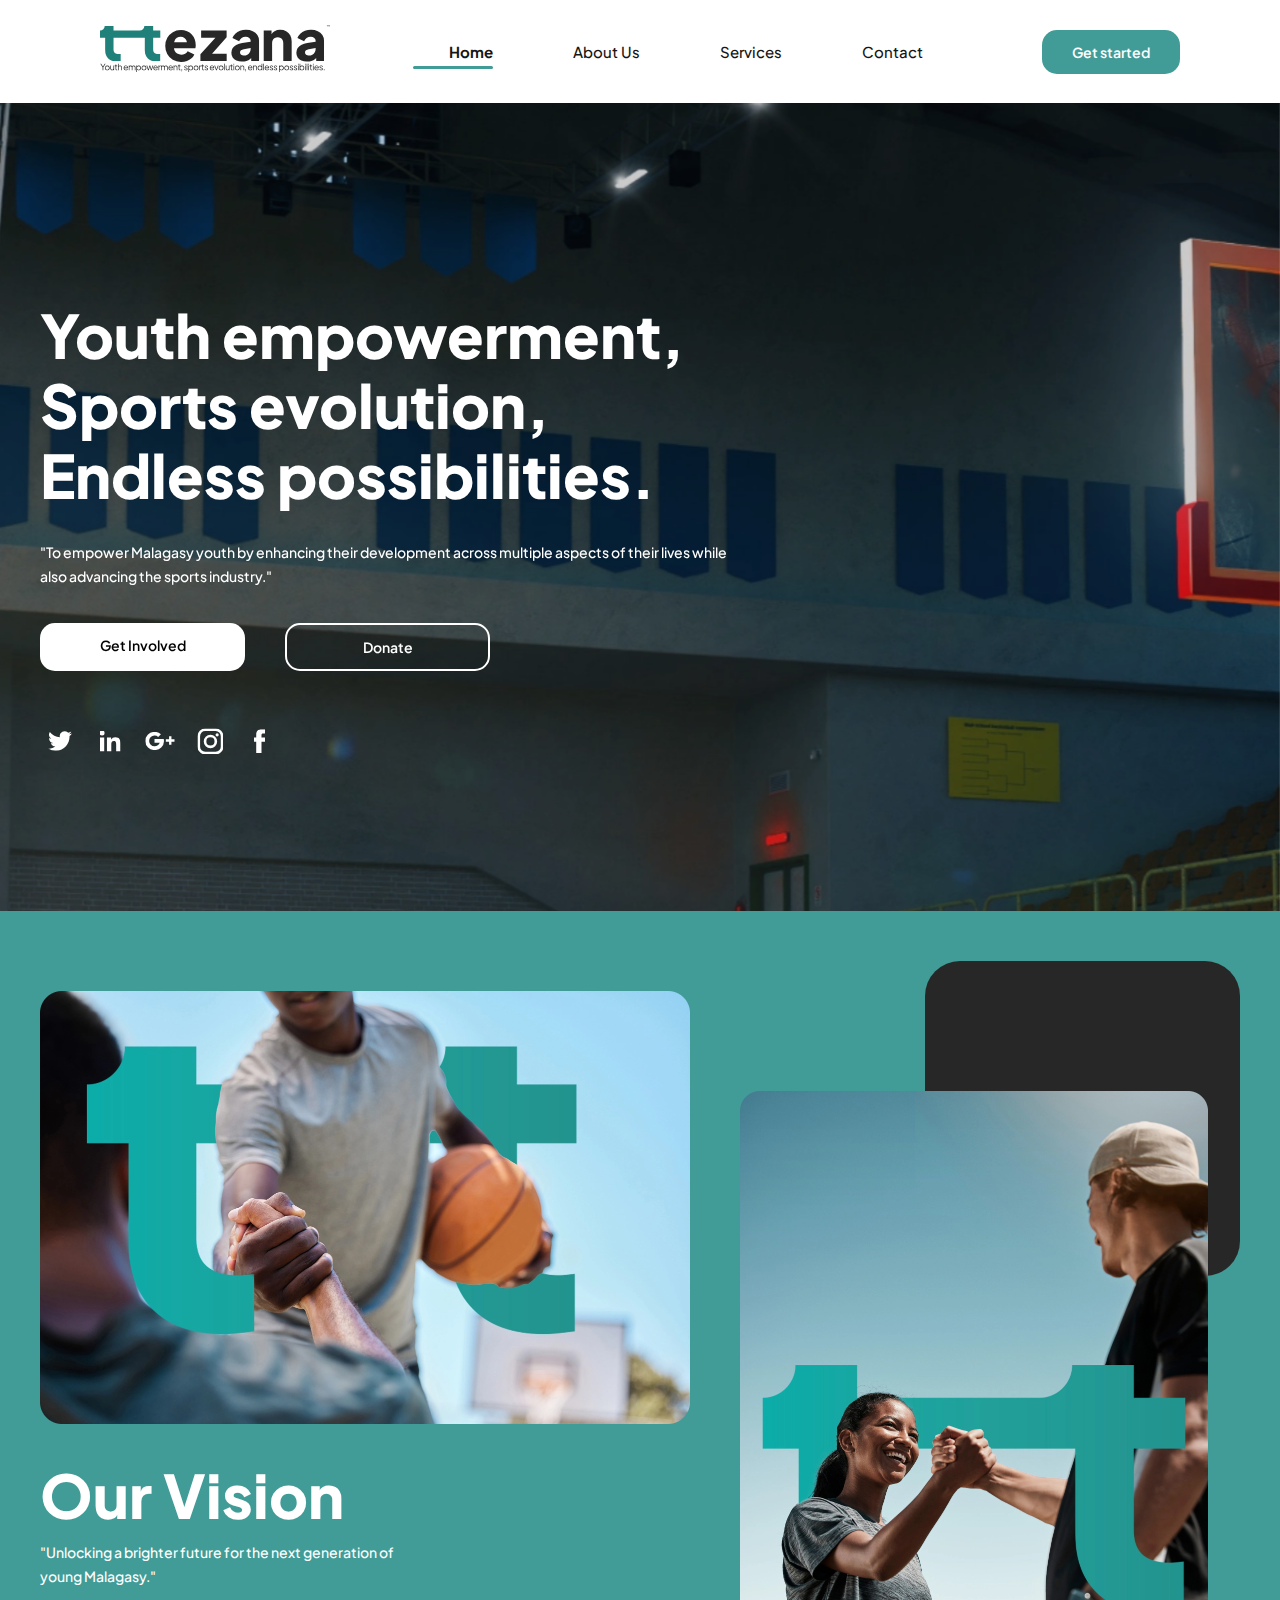
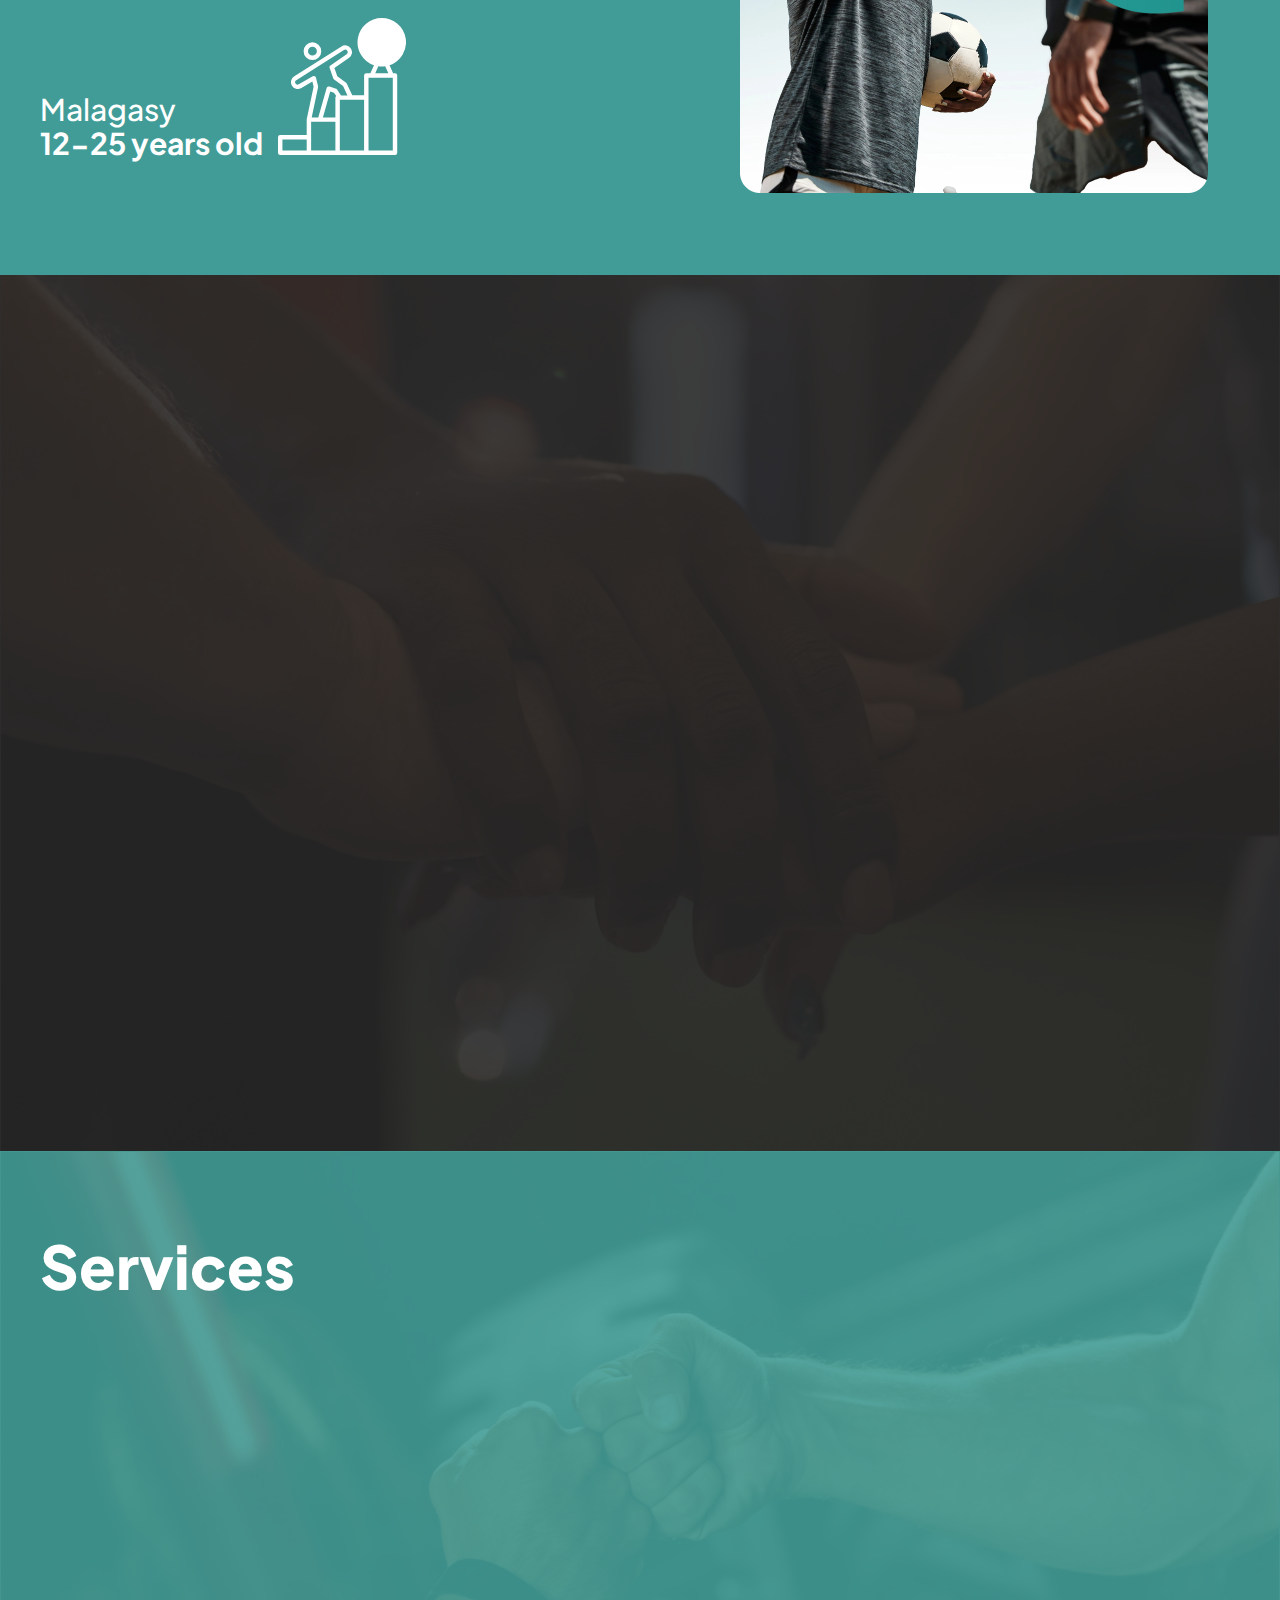
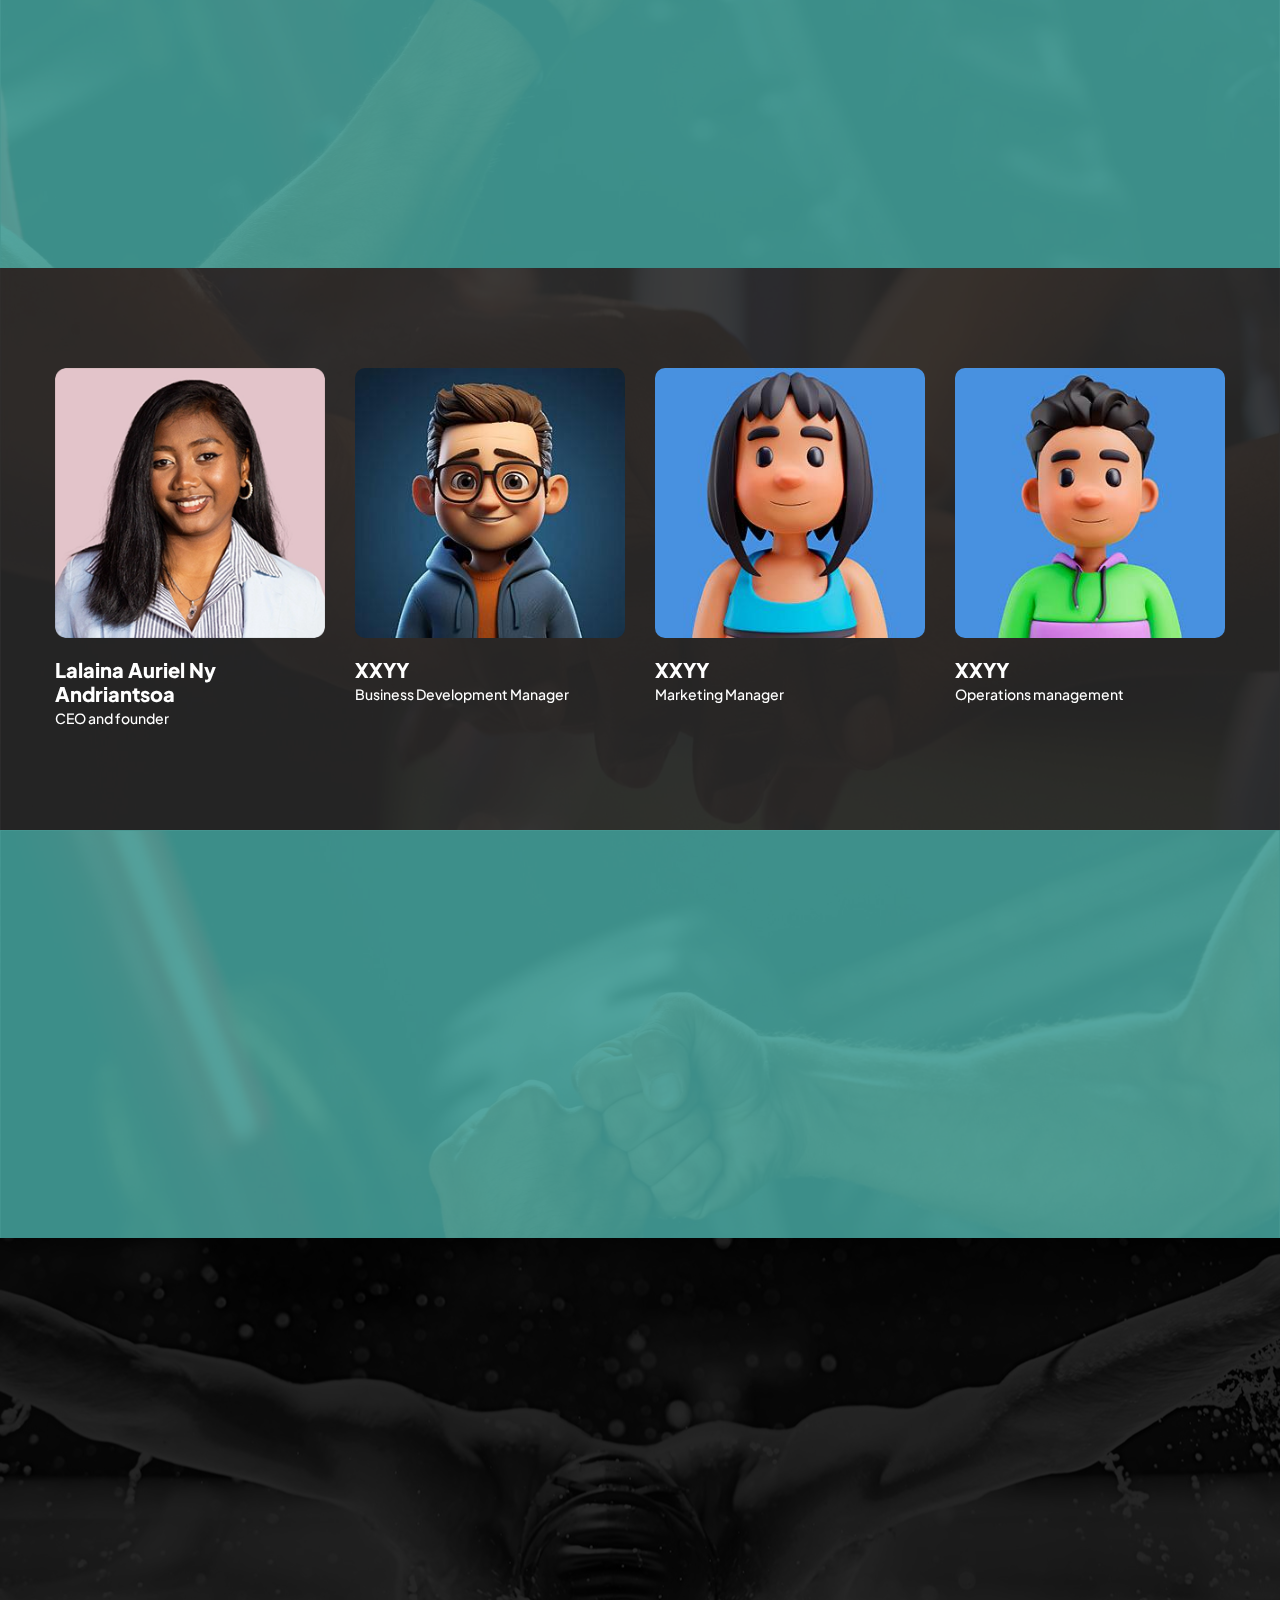
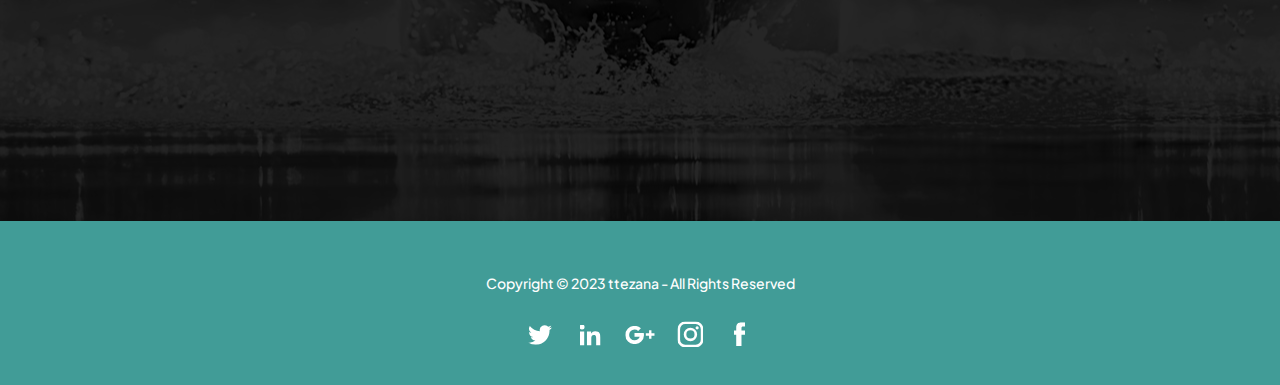
==== commit b5bb0764: "nanova" ====
--- a/index.html
+++ b/index.html
@@ -272,7 +272,7 @@
         <div class="wrapper">
           <div class="contact">
             <div class="titre-main animate fade_up delay-200">
-              Let's Support them young athletes in Madagascar.
+              Let’s support these Malagasy sports enthusiasts in their journey
             </div>
             <div class="btn-group">
               <a href="" class="btn btn-white animate fade_up delay-200">Get Involved</a>
